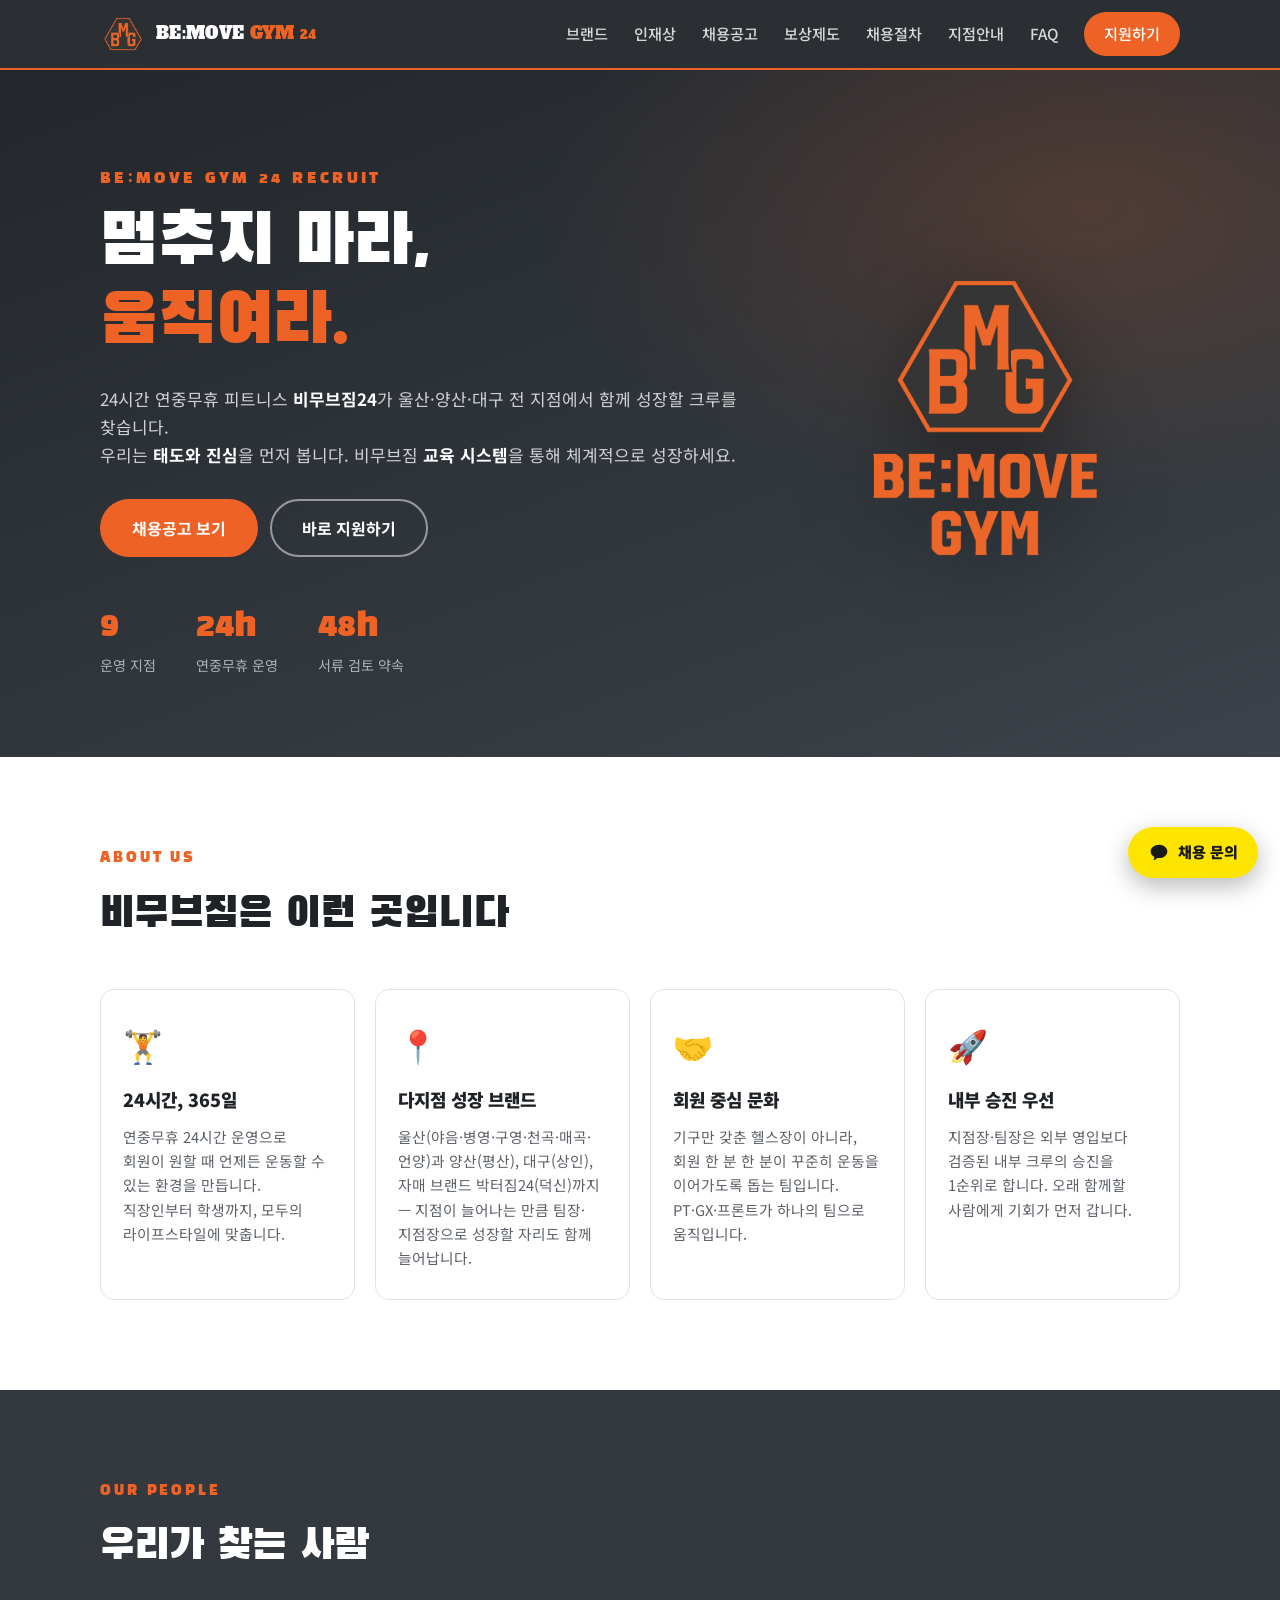
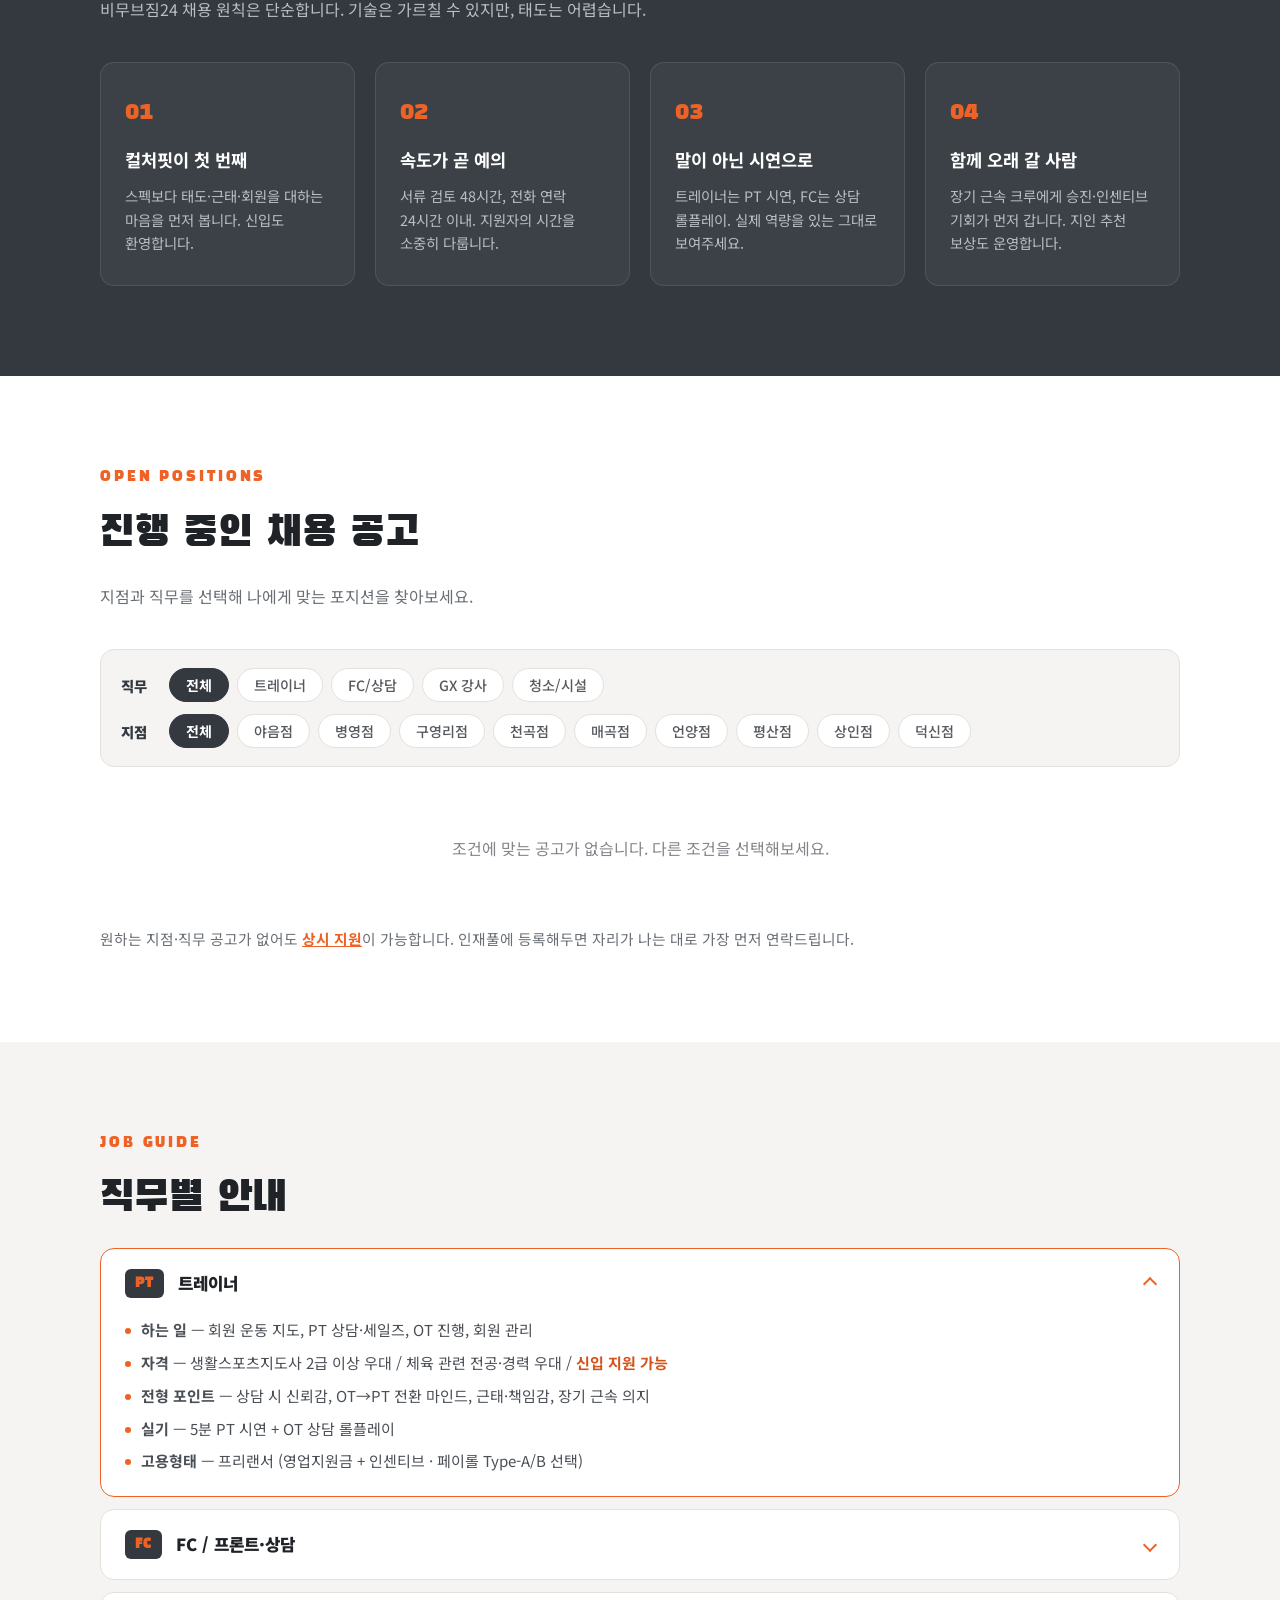
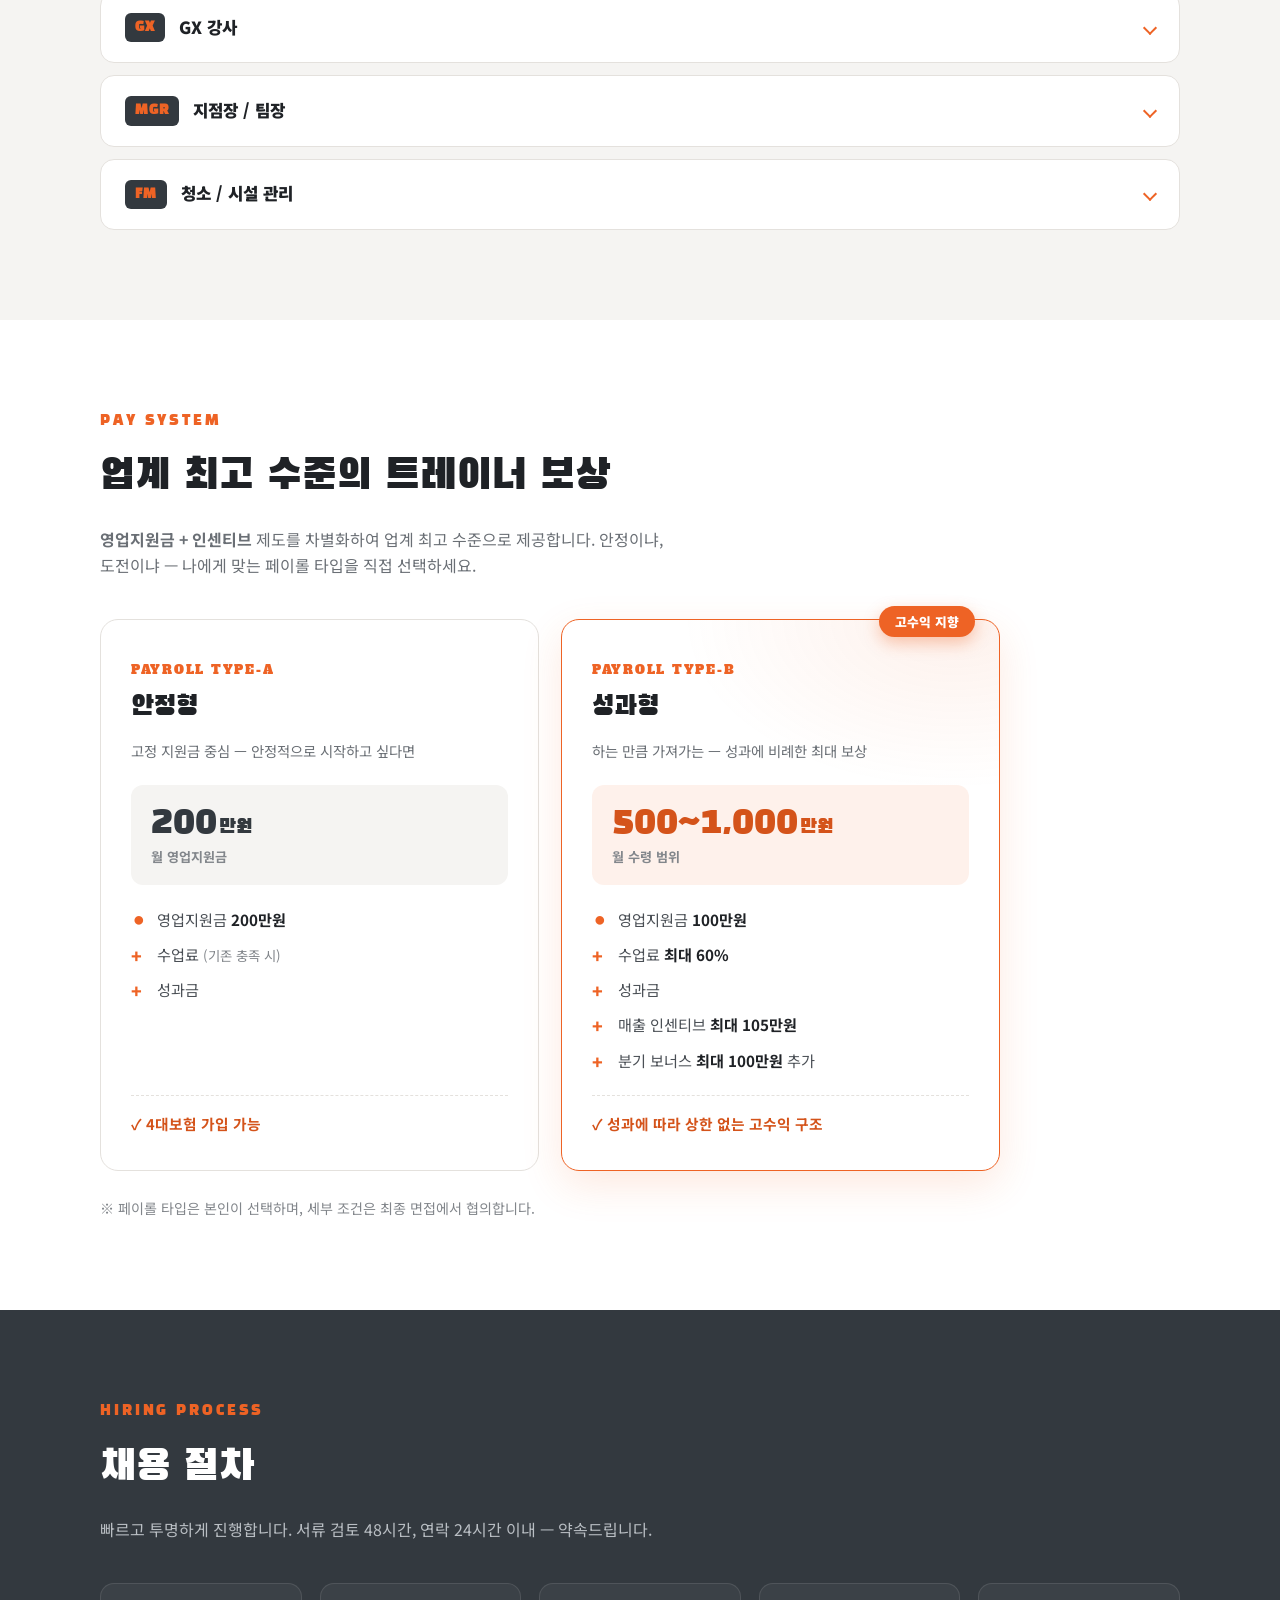
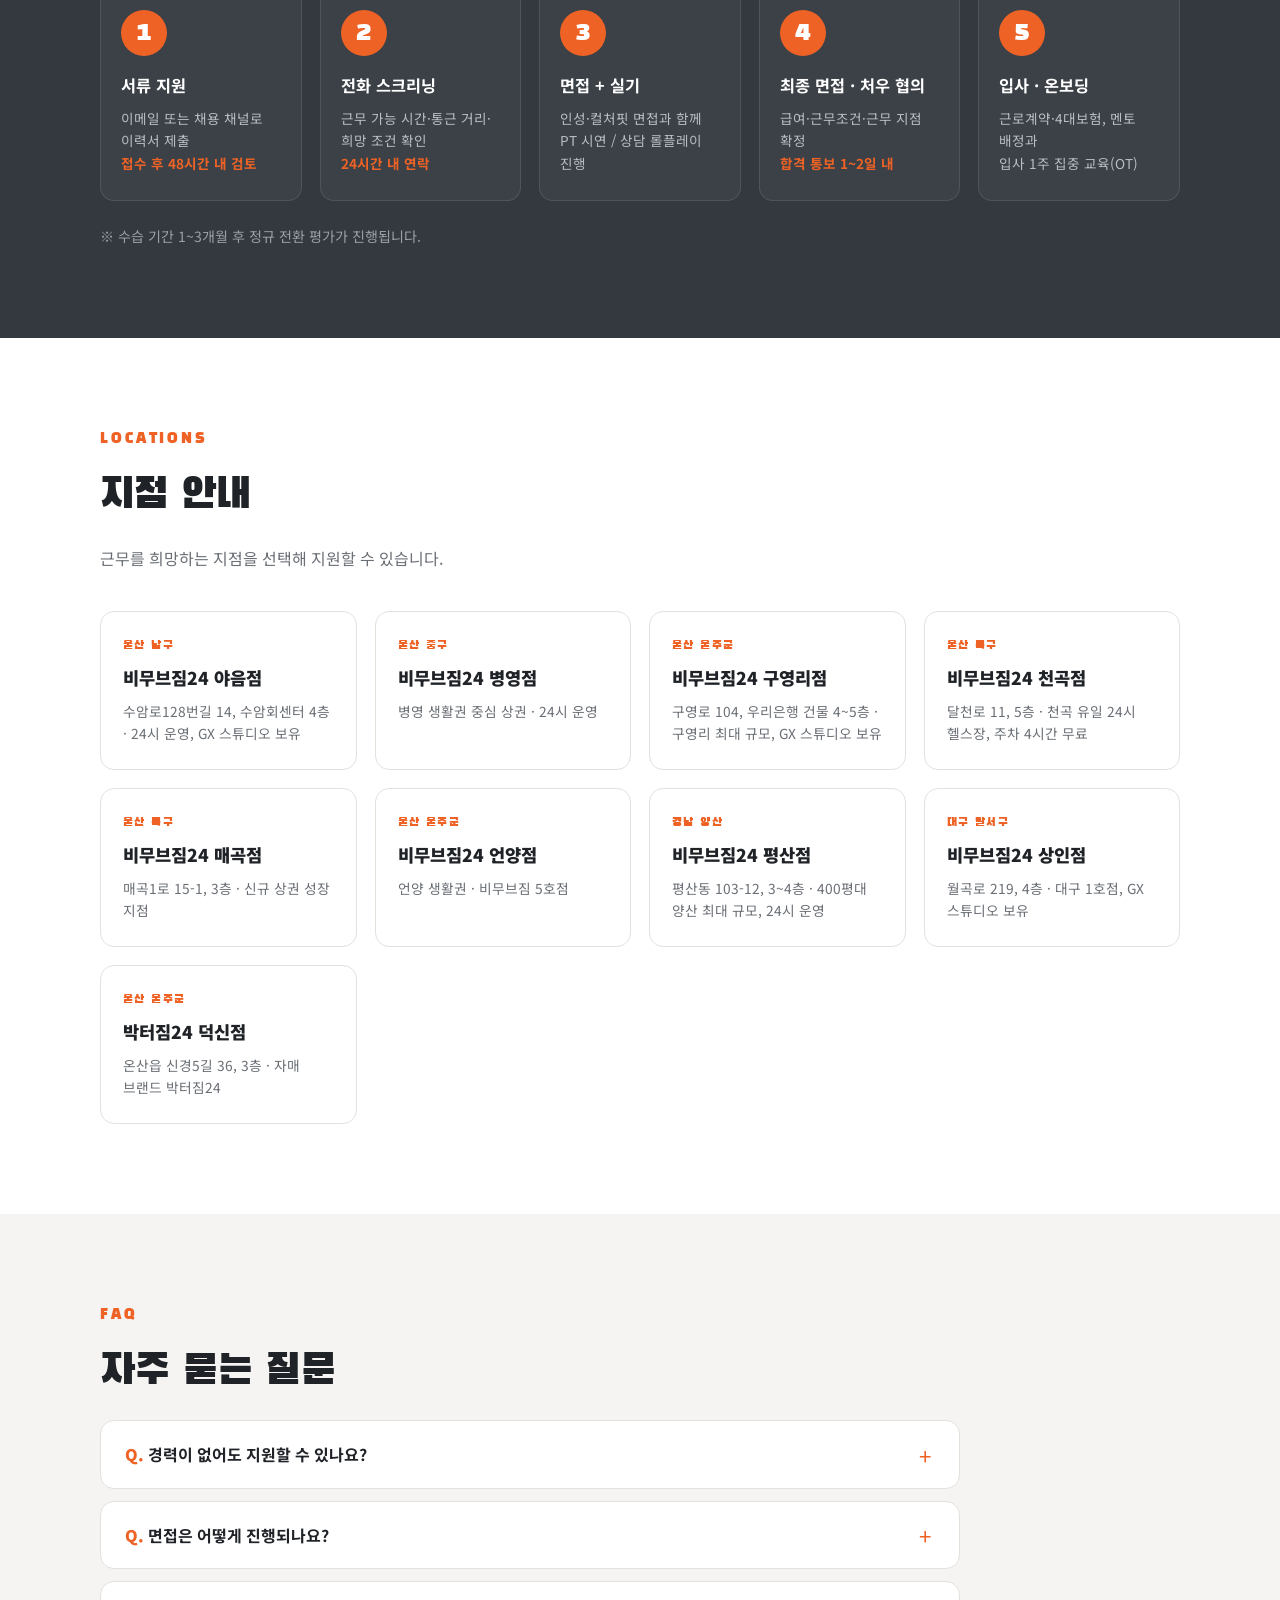
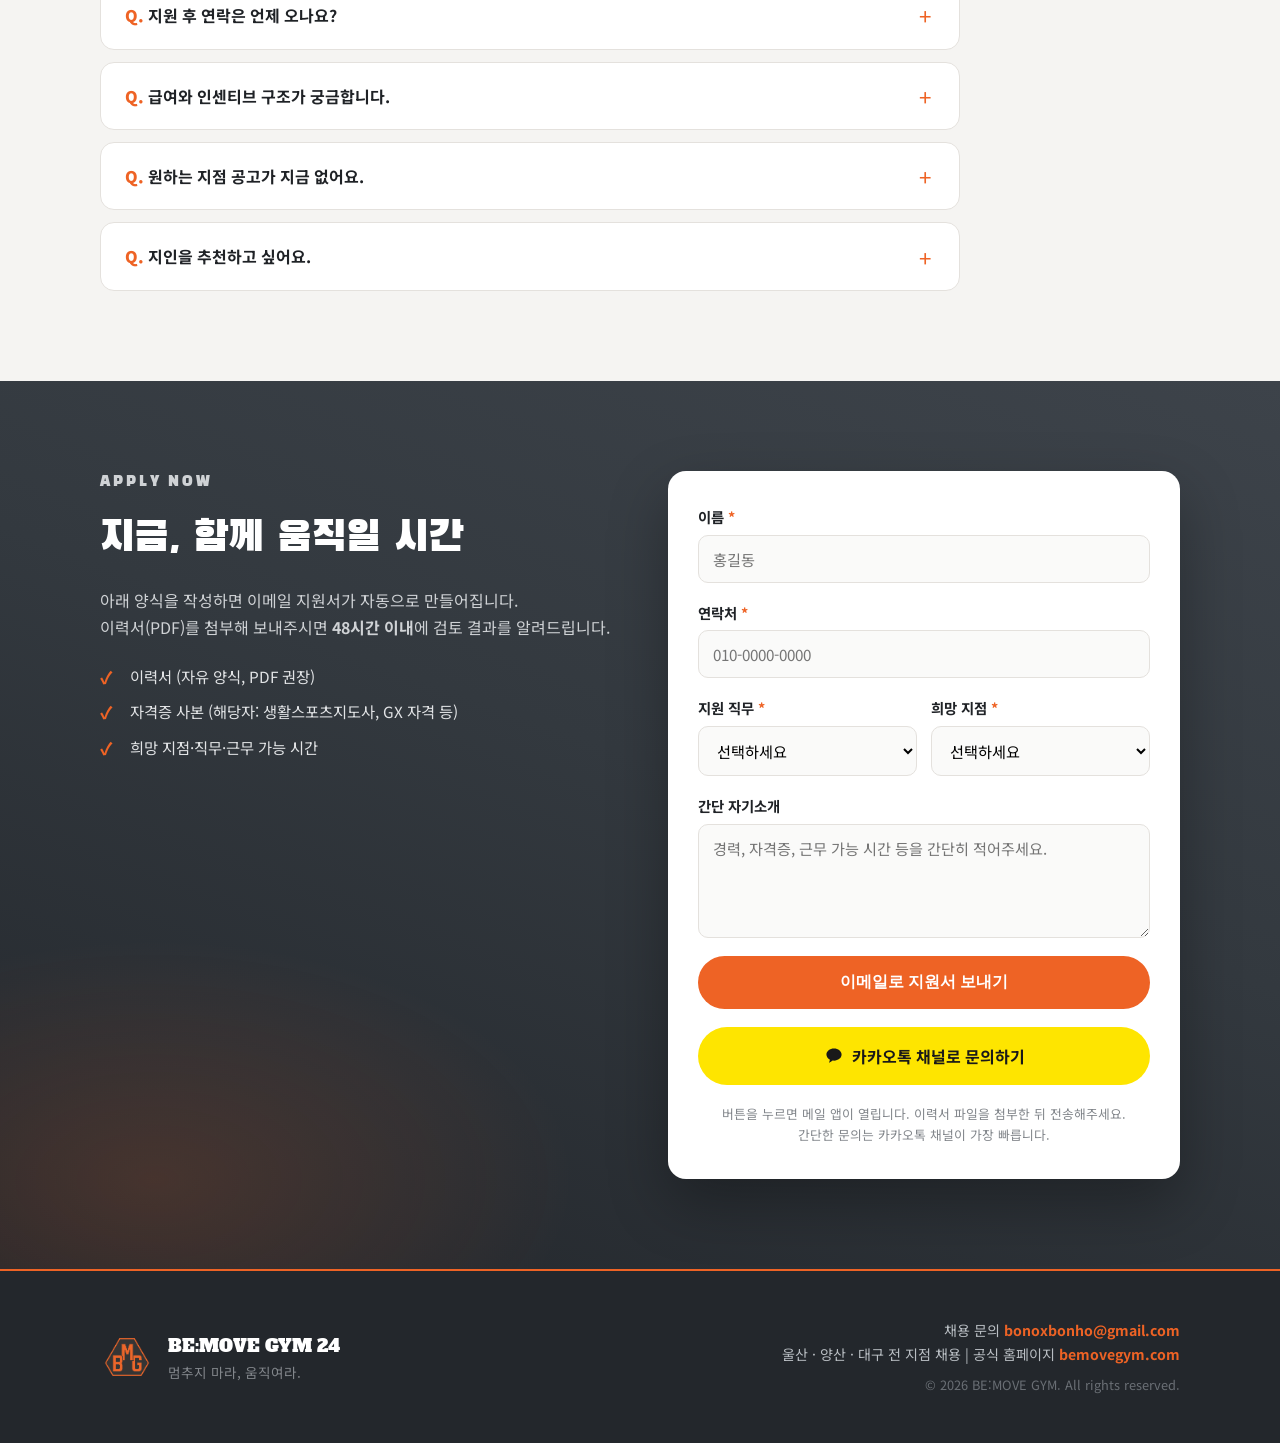
==== index.html @ a464284d "트레이너 보상 제도(페이롤 Type-A/B) 섹션 추가 - 안정형(Type-A): 영업지원금 200만원 + 수업료(기존 충족 시) + 성과금, 4대보험 가입 가능 - 성과형(Typ" ====
<!DOCTYPE html>
<html lang="ko">
<head>
  <meta charset="UTF-8" />
  <meta name="viewport" content="width=device-width, initial-scale=1.0" />
  <title>BE:MOVE GYM 24 채용 | 비무브짐과 함께 성장할 크루를 찾습니다</title>
  <meta name="description" content="비무브짐24(BE:MOVE GYM) 공식 채용 사이트. 트레이너, FC/프론트, GX 강사, 시설관리 — 울산·양산·대구 전 지점 채용 공고와 지원 안내." />
  <meta property="og:title" content="BE:MOVE GYM 24 채용 — 함께 움직일 크루를 찾습니다" />
  <meta property="og:description" content="24시간 연중무휴 피트니스 비무브짐24의 채용 공고, 직무 소개, 채용 프로세스를 확인하고 바로 지원하세요." />
  <meta property="og:type" content="website" />
  <link rel="icon" href="assets/logo-badge.png" type="image/png" />
  <link rel="preconnect" href="https://fonts.googleapis.com" />
  <link rel="preconnect" href="https://fonts.gstatic.com" crossorigin />
  <link href="https://fonts.googleapis.com/css2?family=Black+Han+Sans&family=Noto+Sans+KR:wght@400;500;700;900&family=Alfa+Slab+One&display=swap" rel="stylesheet" />
  <link rel="stylesheet" href="css/style.css" />
</head>
<body>

  <!-- ===== 상단 내비게이션 ===== -->
  <header class="site-header" id="top">
    <div class="container nav-inner">
      <a href="#top" class="brand" aria-label="비무브짐 홈">
        <img class="brand-badge" src="assets/logo-badge.png" alt="" aria-hidden="true" />
        <span class="brand-word">BE:MOVE <em>GYM</em> <small>24</small></span>
      </a>
      <nav class="gnb" id="gnb" aria-label="주요 메뉴">
        <a href="#about">브랜드</a>
        <a href="#culture">인재상</a>
        <a href="#jobs">채용공고</a>
        <a href="#pay">보상제도</a>
        <a href="#process">채용절차</a>
        <a href="#locations">지점안내</a>
        <a href="#faq">FAQ</a>
        <a href="#apply" class="nav-cta">지원하기</a>
      </nav>
      <button class="nav-toggle" id="navToggle" aria-label="메뉴 열기" aria-expanded="false">
        <span></span><span></span><span></span>
      </button>
    </div>
  </header>

  <!-- ===== 히어로 ===== -->
  <section class="hero">
    <div class="container hero-inner">
      <div class="hero-copy">
        <p class="hero-eyebrow">BE:MOVE GYM 24 RECRUIT</p>
        <h1 class="hero-title">멈추지 마라,<br /><span>움직여라.</span></h1>
        <p class="hero-sub">
          24시간 연중무휴 피트니스 <strong>비무브짐24</strong>가
          울산·양산·대구 전 지점에서 함께 성장할 크루를 찾습니다.<br class="pc-br" />
          우리는 <strong>태도와 진심</strong>을 먼저 봅니다. 비무브짐 <strong>교육 시스템</strong>을 통해 체계적으로 성장하세요.
        </p>
        <div class="hero-actions">
          <a href="#jobs" class="btn btn-primary">채용공고 보기</a>
          <a href="#apply" class="btn btn-ghost">바로 지원하기</a>
        </div>
        <ul class="hero-stats">
          <li><strong>9</strong><span>운영 지점</span></li>
          <li><strong>24h</strong><span>연중무휴 운영</span></li>
          <li><strong>48h</strong><span>서류 검토 약속</span></li>
        </ul>
      </div>
      <div class="hero-logo" aria-hidden="true">
        <img class="hero-badge" src="assets/logo-full.png" alt="BE:MOVE GYM 로고" />
      </div>
    </div>
  </section>

  <!-- ===== 브랜드 소개 ===== -->
  <section class="section" id="about">
    <div class="container">
      <p class="section-eyebrow">ABOUT US</p>
      <h2 class="section-title">비무브짐은 이런 곳입니다</h2>
      <div class="about-grid">
        <article class="about-card">
          <div class="about-icon">🏋️</div>
          <h3>24시간, 365일</h3>
          <p>연중무휴 24시간 운영으로 회원이 원할 때 언제든 운동할 수 있는 환경을 만듭니다. 직장인부터 학생까지, 모두의 라이프스타일에 맞춥니다.</p>
        </article>
        <article class="about-card">
          <div class="about-icon">📍</div>
          <h3>다지점 성장 브랜드</h3>
          <p>울산(야음·병영·구영·천곡·매곡·언양)과 양산(평산), 대구(상인), 자매 브랜드 박터짐24(덕신)까지 — 지점이 늘어나는 만큼 팀장·지점장으로 성장할 자리도 함께 늘어납니다.</p>
        </article>
        <article class="about-card">
          <div class="about-icon">🤝</div>
          <h3>회원 중심 문화</h3>
          <p>기구만 갖춘 헬스장이 아니라, 회원 한 분 한 분이 꾸준히 운동을 이어가도록 돕는 팀입니다. PT·GX·프론트가 하나의 팀으로 움직입니다.</p>
        </article>
        <article class="about-card">
          <div class="about-icon">🚀</div>
          <h3>내부 승진 우선</h3>
          <p>지점장·팀장은 외부 영입보다 검증된 내부 크루의 승진을 1순위로 합니다. 오래 함께할 사람에게 기회가 먼저 갑니다.</p>
        </article>
      </div>
    </div>
  </section>

  <!-- ===== 인재상 / 채용 원칙 ===== -->
  <section class="section section-dark" id="culture">
    <div class="container">
      <p class="section-eyebrow">OUR PEOPLE</p>
      <h2 class="section-title">우리가 찾는 사람</h2>
      <p class="section-desc">비무브짐24 채용 원칙은 단순합니다. 기술은 가르칠 수 있지만, 태도는 어렵습니다.</p>
      <div class="culture-grid">
        <article class="culture-card">
          <span class="culture-num">01</span>
          <h3>컬처핏이 첫 번째</h3>
          <p>스펙보다 태도·근태·회원을 대하는 마음을 먼저 봅니다. 신입도 환영합니다.</p>
        </article>
        <article class="culture-card">
          <span class="culture-num">02</span>
          <h3>속도가 곧 예의</h3>
          <p>서류 검토 48시간, 전화 연락 24시간 이내. 지원자의 시간을 소중히 다룹니다.</p>
        </article>
        <article class="culture-card">
          <span class="culture-num">03</span>
          <h3>말이 아닌 시연으로</h3>
          <p>트레이너는 PT 시연, FC는 상담 롤플레이. 실제 역량을 있는 그대로 보여주세요.</p>
        </article>
        <article class="culture-card">
          <span class="culture-num">04</span>
          <h3>함께 오래 갈 사람</h3>
          <p>장기 근속 크루에게 승진·인센티브 기회가 먼저 갑니다. 지인 추천 보상도 운영합니다.</p>
        </article>
      </div>
    </div>
  </section>

  <!-- ===== 채용 공고 ===== -->
  <section class="section" id="jobs">
    <div class="container">
      <p class="section-eyebrow">OPEN POSITIONS</p>
      <h2 class="section-title">진행 중인 채용 공고</h2>
      <p class="section-desc">지점과 직무를 선택해 나에게 맞는 포지션을 찾아보세요.</p>

      <div class="job-filters" role="group" aria-label="공고 필터">
        <div class="filter-row">
          <span class="filter-label">직무</span>
          <div class="chips" id="roleChips"></div>
        </div>
        <div class="filter-row">
          <span class="filter-label">지점</span>
          <div class="chips" id="branchChips"></div>
        </div>
      </div>

      <div class="job-list" id="jobList" aria-live="polite"></div>
      <p class="job-empty" id="jobEmpty" hidden>조건에 맞는 공고가 없습니다. 다른 조건을 선택해보세요.</p>
      <p class="job-note">원하는 지점·직무 공고가 없어도 <a href="#apply">상시 지원</a>이 가능합니다. 인재풀에 등록해두면 자리가 나는 대로 가장 먼저 연락드립니다.</p>
    </div>
  </section>

  <!-- ===== 직무 소개 ===== -->
  <section class="section section-gray" id="roles">
    <div class="container">
      <p class="section-eyebrow">JOB GUIDE</p>
      <h2 class="section-title">직무별 안내</h2>
      <div class="role-accordion" id="roleAccordion">
        <details class="role-item" open>
          <summary><span class="role-tag">PT</span>트레이너 <i class="role-arrow"></i></summary>
          <div class="role-body">
            <ul>
              <li><strong>하는 일</strong> — 회원 운동 지도, PT 상담·세일즈, OT 진행, 회원 관리</li>
              <li><strong>자격</strong> — 생활스포츠지도사 2급 이상 우대 / 체육 관련 전공·경력 우대 / <em>신입 지원 가능</em></li>
              <li><strong>전형 포인트</strong> — 상담 시 신뢰감, OT→PT 전환 마인드, 근태·책임감, 장기 근속 의지</li>
              <li><strong>실기</strong> — 5분 PT 시연 + OT 상담 롤플레이</li>
              <li><strong>고용형태</strong> — 프리랜서 (영업지원금 + 인센티브 · <a href="#pay">페이롤 Type-A/B 선택</a>)</li>
            </ul>
          </div>
        </details>
        <details class="role-item">
          <summary><span class="role-tag">FC</span>FC / 프론트·상담 <i class="role-arrow"></i></summary>
          <div class="role-body">
            <ul>
              <li><strong>하는 일</strong> — 인바운드 상담, TM(아웃바운드), 등록 전환, 시설·프론트 관리</li>
              <li><strong>핵심 역량</strong> — 응대 친절도, 전화 상담력, 꼼꼼함, 데이터 입력(바디코디)</li>
              <li><strong>전형 포인트</strong> — 목소리·응대 태도, 등록 전환 마인드, 멀티태스킹</li>
              <li><strong>실기</strong> — 전화/대면 상담 롤플레이</li>
              <li><strong>고용형태</strong> — 정규직 / 파트타임</li>
            </ul>
          </div>
        </details>
        <details class="role-item">
          <summary><span class="role-tag">GX</span>GX 강사 <i class="role-arrow"></i></summary>
          <div class="role-body">
            <ul>
              <li><strong>하는 일</strong> — 스피닝·필라테스·요가·줌바 등 그룹 수업 진행, 회원 모집·재등록 유도</li>
              <li><strong>근무 지점</strong> — 야음점 · 상인점 · 구영리점 (GX 스튜디오 보유 지점)</li>
              <li><strong>자격</strong> — 종목별 자격증, 강습 경력</li>
              <li><strong>전형 포인트</strong> — 시범 수업 에너지, 회원 만족도, 시간 준수</li>
              <li><strong>고용형태</strong> — 프리랜서 / 파트타임</li>
            </ul>
          </div>
        </details>
        <details class="role-item">
          <summary><span class="role-tag">MGR</span>지점장 / 팀장 <i class="role-arrow"></i></summary>
          <div class="role-body">
            <ul>
              <li><strong>원칙</strong> — 검증된 내부 크루 승진이 1순위입니다. 외부 영입은 예외적으로 진행합니다.</li>
              <li><strong>핵심 역량</strong> — 리더십, 매출·인력 관리, 비무브 문화 이해, 회의·보고 능력</li>
              <li><strong>전형 포인트</strong> — 팀 동기부여·갈등 관리 경험, 목표 달성 이력</li>
              <li><strong>고용형태</strong> — 정규직</li>
            </ul>
          </div>
        </details>
        <details class="role-item">
          <summary><span class="role-tag">FM</span>청소 / 시설 관리 <i class="role-arrow"></i></summary>
          <div class="role-body">
            <ul>
              <li><strong>하는 일</strong> — 센터 위생·시설 관리</li>
              <li><strong>전형 포인트</strong> — 성실성, 출퇴근 안정성, 위생 감각</li>
              <li><strong>고용형태</strong> — 파트타임 / 계약직</li>
            </ul>
          </div>
        </details>
      </div>
    </div>
  </section>

  <!-- ===== 트레이너 보상 제도 ===== -->
  <section class="section" id="pay">
    <div class="container">
      <p class="section-eyebrow">PAY SYSTEM</p>
      <h2 class="section-title">업계 최고 수준의 트레이너 보상</h2>
      <p class="section-desc">
        <strong>영업지원금 + 인센티브</strong> 제도를 차별화하여 업계 최고 수준으로 제공합니다.
        안정이냐, 도전이냐 — 나에게 맞는 페이롤 타입을 직접 선택하세요.
      </p>

      <div class="pay-grid">
        <article class="pay-card">
          <div class="pay-head">
            <span class="pay-type">PAYROLL TYPE-A</span>
            <h3>안정형</h3>
            <p class="pay-tagline">고정 지원금 중심 — 안정적으로 시작하고 싶다면</p>
          </div>
          <p class="pay-amount">
            <strong>200<small>만원</small></strong>
            <span>월 영업지원금</span>
          </p>
          <ul class="pay-list">
            <li>영업지원금 <b>200만원</b></li>
            <li>수업료 <em>(기존 충족 시)</em></li>
            <li>성과금</li>
          </ul>
          <p class="pay-perk">✓ 4대보험 가입 가능</p>
        </article>

        <article class="pay-card featured">
          <span class="pay-flag">고수익 지향</span>
          <div class="pay-head">
            <span class="pay-type">PAYROLL TYPE-B</span>
            <h3>성과형</h3>
            <p class="pay-tagline">하는 만큼 가져가는 — 성과에 비례한 최대 보상</p>
          </div>
          <p class="pay-amount">
            <strong>500~1,000<small>만원</small></strong>
            <span>월 수령 범위</span>
          </p>
          <ul class="pay-list">
            <li>영업지원금 <b>100만원</b></li>
            <li>수업료 <b>최대 60%</b></li>
            <li>성과금</li>
            <li>매출 인센티브 <b>최대 105만원</b></li>
            <li>분기 보너스 <b>최대 100만원</b> 추가</li>
          </ul>
          <p class="pay-perk">✓ 성과에 따라 상한 없는 고수익 구조</p>
        </article>
      </div>

      <p class="pay-note">※ 페이롤 타입은 본인이 선택하며, 세부 조건은 최종 면접에서 협의합니다.</p>
    </div>
  </section>

  <!-- ===== 채용 절차 ===== -->
  <section class="section section-dark" id="process">
    <div class="container">
      <p class="section-eyebrow">HIRING PROCESS</p>
      <h2 class="section-title">채용 절차</h2>
      <p class="section-desc">빠르고 투명하게 진행합니다. 서류 검토 48시간, 연락 24시간 이내 — 약속드립니다.</p>
      <ol class="process-steps">
        <li>
          <span class="step-num">1</span>
          <h3>서류 지원</h3>
          <p>이메일 또는 채용 채널로 이력서 제출<br /><em>접수 후 48시간 내 검토</em></p>
        </li>
        <li>
          <span class="step-num">2</span>
          <h3>전화 스크리닝</h3>
          <p>근무 가능 시간·통근 거리·희망 조건 확인<br /><em>24시간 내 연락</em></p>
        </li>
        <li>
          <span class="step-num">3</span>
          <h3>면접 + 실기</h3>
          <p>인성·컬처핏 면접과 함께<br />PT 시연 / 상담 롤플레이 진행</p>
        </li>
        <li>
          <span class="step-num">4</span>
          <h3>최종 면접 · 처우 협의</h3>
          <p>급여·근무조건·근무 지점 확정<br /><em>합격 통보 1~2일 내</em></p>
        </li>
        <li>
          <span class="step-num">5</span>
          <h3>입사 · 온보딩</h3>
          <p>근로계약·4대보험, 멘토 배정과<br />입사 1주 집중 교육(OT)</p>
        </li>
      </ol>
      <p class="process-note">※ 수습 기간 1~3개월 후 정규 전환 평가가 진행됩니다.</p>
    </div>
  </section>

  <!-- ===== 지점 안내 ===== -->
  <section class="section" id="locations">
    <div class="container">
      <p class="section-eyebrow">LOCATIONS</p>
      <h2 class="section-title">지점 안내</h2>
      <p class="section-desc">근무를 희망하는 지점을 선택해 지원할 수 있습니다.</p>
      <div class="location-grid" id="locationGrid"></div>
    </div>
  </section>

  <!-- ===== FAQ ===== -->
  <section class="section section-gray" id="faq">
    <div class="container">
      <p class="section-eyebrow">FAQ</p>
      <h2 class="section-title">자주 묻는 질문</h2>
      <div class="faq-list">
        <details>
          <summary>경력이 없어도 지원할 수 있나요?</summary>
          <p>네. 트레이너·FC 직무는 신입 지원이 가능합니다. 비무브짐은 실력보다 태도를 먼저 보고, 입사 후 멘토 배정과 온보딩 교육으로 실무를 가르칩니다.</p>
        </details>
        <details>
          <summary>면접은 어떻게 진행되나요?</summary>
          <p>1차 면접(인성·컬처핏)과 실기를 함께 진행합니다. 트레이너는 5분 PT 시연과 OT 상담 롤플레이, FC는 전화/대면 상담 롤플레이로 실제 역량을 확인합니다.</p>
        </details>
        <details>
          <summary>지원 후 연락은 언제 오나요?</summary>
          <p>서류는 접수 후 48시간 이내에 검토하고, 통과 시 24시간 이내에 전화드립니다. 좋은 지원자를 기다리게 하지 않는 것이 저희 원칙입니다.</p>
        </details>
        <details>
          <summary>급여와 인센티브 구조가 궁금합니다.</summary>
          <p>트레이너는 영업지원금 + 인센티브 구조로, 안정형(Type-A)과 성과형(Type-B) 중 본인이 선택합니다. Type-B는 월 500~1,000만원까지 수령 가능합니다. 자세한 구조는 <a href="#pay">보상제도</a>를 확인하세요. 그 외 직무는 최종 면접에서 협의합니다.</p>
        </details>
        <details>
          <summary>원하는 지점 공고가 지금 없어요.</summary>
          <p>상시 지원으로 인재풀에 등록해주세요. 다지점(울산·양산·대구)을 동시에 운영하고 있어, 희망 지점에 자리가 나면 가장 먼저 연락드립니다.</p>
        </details>
        <details>
          <summary>지인을 추천하고 싶어요.</summary>
          <p>내부 직원 추천(리퍼럴)은 비무브짐이 가장 신뢰하는 채용 채널이며, 추천 보상 제도를 운영합니다. 재직 중인 크루라면 지점장에게 알려주세요.</p>
        </details>
      </div>
    </div>
  </section>

  <!-- ===== 지원하기 ===== -->
  <section class="section section-apply" id="apply">
    <div class="container apply-inner">
      <div class="apply-copy">
        <p class="section-eyebrow">APPLY NOW</p>
        <h2 class="section-title">지금, 함께 움직일 시간</h2>
        <p>아래 양식을 작성하면 이메일 지원서가 자동으로 만들어집니다.<br />
        이력서(PDF)를 첨부해 보내주시면 <strong>48시간 이내</strong>에 검토 결과를 알려드립니다.</p>
        <ul class="apply-checklist">
          <li>이력서 (자유 양식, PDF 권장)</li>
          <li>자격증 사본 (해당자: 생활스포츠지도사, GX 자격 등)</li>
          <li>희망 지점·직무·근무 가능 시간</li>
        </ul>
      </div>
      <form class="apply-form" id="applyForm">
        <div class="form-row">
          <label for="fName">이름 <span class="req">*</span></label>
          <input type="text" id="fName" name="name" required placeholder="홍길동" />
        </div>
        <div class="form-row">
          <label for="fPhone">연락처 <span class="req">*</span></label>
          <input type="tel" id="fPhone" name="phone" required placeholder="010-0000-0000" />
        </div>
        <div class="form-row form-split">
          <div>
            <label for="fRole">지원 직무 <span class="req">*</span></label>
            <select id="fRole" name="role" required>
              <option value="" disabled selected>선택하세요</option>
              <option>트레이너 (PT)</option>
              <option>FC / 프론트·상담</option>
              <option>GX 강사</option>
              <option>청소 / 시설 관리</option>
              <option>기타 (상시 지원)</option>
            </select>
          </div>
          <div>
            <label for="fBranch">희망 지점 <span class="req">*</span></label>
            <select id="fBranch" name="branch" required>
              <option value="" disabled selected>선택하세요</option>
            </select>
          </div>
        </div>
        <div class="form-row">
          <label for="fMsg">간단 자기소개</label>
          <textarea id="fMsg" name="message" rows="4" placeholder="경력, 자격증, 근무 가능 시간 등을 간단히 적어주세요."></textarea>
        </div>
        <button type="submit" class="btn btn-primary btn-block">이메일로 지원서 보내기</button>
        <a href="http://pf.kakao.com/_bemovegym" target="_blank" rel="noopener" class="btn btn-kakao btn-block">
          <svg viewBox="0 0 24 24" class="kakao-icon" aria-hidden="true"><path d="M12 3C6.98 3 2.9 6.24 2.9 10.24c0 2.57 1.68 4.83 4.22 6.12-.14.5-.9 3.17-.93 3.38 0 0-.02.15.08.21.1.06.22.01.22.01.29-.04 3.3-2.16 3.82-2.53.55.08 1.11.12 1.69.12 5.02 0 9.1-3.24 9.1-7.31C21.1 6.24 17.02 3 12 3z"/></svg>
          카카오톡 채널로 문의하기
        </a>
        <p class="form-hint">버튼을 누르면 메일 앱이 열립니다. 이력서 파일을 첨부한 뒤 전송해주세요.<br />간단한 문의는 카카오톡 채널이 가장 빠릅니다.</p>
      </form>
    </div>
  </section>

  <!-- ===== 푸터 ===== -->
  <footer class="site-footer">
    <div class="container footer-inner">
      <div class="footer-brand">
        <img class="brand-badge" src="assets/logo-badge.png" alt="" aria-hidden="true" />
        <div>
          <p class="footer-logo">BE:MOVE GYM 24</p>
          <p class="footer-slogan">멈추지 마라, 움직여라.</p>
        </div>
      </div>
      <div class="footer-info">
        <p>채용 문의 <a href="mailto:bonoxbonho@gmail.com">bonoxbonho@gmail.com</a></p>
        <p>울산 · 양산 · 대구 전 지점 채용 | 공식 홈페이지 <a href="https://bemovegym.com/" target="_blank" rel="noopener">bemovegym.com</a></p>
        <p class="footer-copy">© 2026 BE:MOVE GYM. All rights reserved.</p>
      </div>
    </div>
  </footer>

  <!-- 카카오톡 채널 플로팅 버튼 -->
  <a href="http://pf.kakao.com/_bemovegym" target="_blank" rel="noopener"
     class="kakao-float" aria-label="카카오톡 채널 문의">
    <svg viewBox="0 0 24 24" class="kakao-icon" aria-hidden="true"><path d="M12 3C6.98 3 2.9 6.24 2.9 10.24c0 2.57 1.68 4.83 4.22 6.12-.14.5-.9 3.17-.93 3.38 0 0-.02.15.08.21.1.06.22.01.22.01.29-.04 3.3-2.16 3.82-2.53.55.08 1.11.12 1.69.12 5.02 0 9.1-3.24 9.1-7.31C21.1 6.24 17.02 3 12 3z"/></svg>
    <span>채용 문의</span>
  </a>

  <script src="js/data.js"></script>
  <script src="js/main.js"></script>
</body>
</html>
---- css/style.css ----
/* ================================================================
   BE:MOVE GYM 24 — 채용 사이트 스타일
   브랜드 컬러: 오렌지 #EE6325 / 차콜 #33393F
   ================================================================ */
:root {
  --orange: #ee6325;
  --orange-dark: #d4531a;
  --charcoal: #33393f;
  --charcoal-deep: #23272c;
  --ink: #1f2226;
  --gray-bg: #f5f4f2;
  --line: #e4e1dd;
  --white: #ffffff;
  --font-display: "Black Han Sans", sans-serif;
  --font-logo: "Alfa Slab One", "Black Han Sans", serif;
  --font-body: "Noto Sans KR", -apple-system, BlinkMacSystemFont, sans-serif;
  --radius: 14px;
  --shadow: 0 8px 28px rgba(35, 39, 44, 0.1);
  --maxw: 1120px;
}

* { margin: 0; padding: 0; box-sizing: border-box; }
html { scroll-behavior: smooth; scroll-padding-top: 76px; }
body {
  font-family: var(--font-body);
  color: var(--ink);
  background: var(--white);
  line-height: 1.65;
  word-break: keep-all;
}
img, svg { max-width: 100%; }
a { color: inherit; text-decoration: none; }
ul, ol { list-style: none; }

.container { max-width: var(--maxw); margin: 0 auto; padding: 0 20px; }

/* ---------- 로고 배지 ---------- */
.brand-badge { width: 46px; height: 46px; flex: none; object-fit: contain; }

/* ---------- 헤더 ---------- */
.site-header {
  position: sticky; top: 0; z-index: 100;
  background: rgba(35, 39, 44, 0.96);
  backdrop-filter: blur(8px);
  border-bottom: 2px solid var(--orange);
}
.nav-inner {
  display: flex; align-items: center; justify-content: space-between;
  height: 68px; gap: 16px;
}
.brand { display: flex; align-items: center; gap: 10px; }
.brand-word {
  font-family: var(--font-logo);
  color: var(--white); font-size: 1.05rem; letter-spacing: 0.02em;
}
.brand-word em { font-style: normal; color: var(--orange); }
.brand-word small { color: var(--orange); font-size: 0.7em; }

.gnb { display: flex; align-items: center; gap: 26px; }
.gnb a {
  color: #d8d8d6; font-weight: 500; font-size: 0.95rem;
  transition: color 0.15s;
}
.gnb a:hover { color: var(--orange); }
.nav-cta {
  background: var(--orange); color: var(--white) !important;
  padding: 9px 20px; border-radius: 999px; font-weight: 700;
}
.nav-cta:hover { background: var(--orange-dark); }

.nav-toggle {
  display: none; flex-direction: column; gap: 5px;
  background: none; border: 0; cursor: pointer; padding: 8px;
}
.nav-toggle span {
  width: 24px; height: 3px; background: var(--white); border-radius: 2px;
  transition: transform 0.2s, opacity 0.2s;
}
.nav-toggle[aria-expanded="true"] span:nth-child(1) { transform: translateY(8px) rotate(45deg); }
.nav-toggle[aria-expanded="true"] span:nth-child(2) { opacity: 0; }
.nav-toggle[aria-expanded="true"] span:nth-child(3) { transform: translateY(-8px) rotate(-45deg); }

/* ---------- 히어로 ---------- */
.hero {
  background:
    radial-gradient(ellipse 900px 500px at 85% 20%, rgba(238, 99, 37, 0.18), transparent 60%),
    linear-gradient(160deg, var(--charcoal-deep) 0%, var(--charcoal) 70%, #3d434a 100%);
  color: var(--white);
  padding: 96px 0 80px;
  overflow: hidden;
}
.hero-inner {
  display: grid; grid-template-columns: 1.25fr 0.75fr;
  gap: 40px; align-items: center;
}
.hero-eyebrow {
  font-family: var(--font-display);
  color: var(--orange); letter-spacing: 0.22em; font-size: 0.95rem;
  margin-bottom: 14px;
}
.hero-title {
  font-family: var(--font-display);
  font-size: clamp(2.6rem, 6vw, 4.4rem);
  line-height: 1.12; font-weight: 400;
}
.hero-title span { color: var(--orange); }
.hero-sub { margin: 22px 0 30px; color: #cfd2d5; font-size: 1.06rem; }
.hero-sub strong { color: var(--white); }

.hero-actions { display: flex; gap: 12px; flex-wrap: wrap; }
.btn {
  display: inline-block; padding: 14px 30px; border-radius: 999px;
  font-weight: 700; font-size: 1rem; border: 2px solid transparent;
  cursor: pointer; transition: transform 0.15s, background 0.15s, color 0.15s;
}
.btn:active { transform: scale(0.97); }
.btn-primary { background: var(--orange); color: var(--white); }
.btn-primary:hover { background: var(--orange-dark); }
.btn-ghost { border-color: rgba(255,255,255,0.5); color: var(--white); }
.btn-ghost:hover { border-color: var(--orange); color: var(--orange); }
.btn-block { width: 100%; }

.hero-stats {
  display: flex; gap: 40px; margin-top: 44px; flex-wrap: wrap;
}
.hero-stats li { display: flex; flex-direction: column; }
.hero-stats strong {
  font-family: var(--font-display); font-size: 2rem; color: var(--orange);
  font-weight: 400;
}
.hero-stats span { color: #aeb3b8; font-size: 0.88rem; }

.hero-logo { text-align: center; }
.hero-badge {
  /* 원본 PNG에 여백이 넉넉해 실제 로고가 화면에 적당히 보이도록 크게 지정 */
  width: min(430px, 82vw); height: auto;
  filter: drop-shadow(0 18px 40px rgba(0, 0, 0, 0.35));
  animation: float 5s ease-in-out infinite;
}
@keyframes float {
  0%, 100% { transform: translateY(0); }
  50% { transform: translateY(-12px); }
}
@media (prefers-reduced-motion: reduce) {
  .hero-badge { animation: none; }
}

/* ---------- 공통 섹션 ---------- */
.section { padding: 90px 0; }
.section-gray { background: var(--gray-bg); }
.section-dark { background: var(--charcoal); color: var(--white); }
.section-eyebrow {
  font-family: var(--font-display);
  color: var(--orange); letter-spacing: 0.2em; font-size: 0.9rem;
  margin-bottom: 10px;
}
.section-title {
  font-family: var(--font-display);
  font-size: clamp(1.8rem, 3.6vw, 2.6rem); font-weight: 400;
  margin-bottom: 14px;
}
.section-desc { color: #6a6f75; max-width: 620px; margin-bottom: 40px; }
.section-dark .section-desc { color: #b9bec3; }

/* ---------- 브랜드 소개 ---------- */
.about-grid {
  display: grid; grid-template-columns: repeat(4, 1fr); gap: 20px;
  margin-top: 40px;
}
.about-card {
  border: 1px solid var(--line); border-radius: var(--radius);
  padding: 28px 22px; background: var(--white);
  transition: transform 0.2s, box-shadow 0.2s, border-color 0.2s;
}
.about-card:hover {
  transform: translateY(-6px); box-shadow: var(--shadow);
  border-color: var(--orange);
}
.about-icon { font-size: 2rem; margin-bottom: 14px; }
.about-card h3 { font-size: 1.12rem; margin-bottom: 10px; font-weight: 900; }
.about-card p { font-size: 0.92rem; color: #5c6167; }

/* ---------- 인재상 ---------- */
.culture-grid {
  display: grid; grid-template-columns: repeat(4, 1fr); gap: 20px;
}
.culture-card {
  background: rgba(255, 255, 255, 0.045);
  border: 1px solid rgba(255, 255, 255, 0.1);
  border-radius: var(--radius); padding: 30px 24px;
  transition: border-color 0.2s, background 0.2s;
}
.culture-card:hover { border-color: var(--orange); background: rgba(238, 99, 37, 0.08); }
.culture-num {
  font-family: var(--font-display); color: var(--orange);
  font-size: 1.5rem; display: block; margin-bottom: 12px;
}
.culture-card h3 { font-size: 1.1rem; margin-bottom: 10px; }
.culture-card p { font-size: 0.9rem; color: #b9bec3; }

/* ---------- 채용 공고 ---------- */
.job-filters {
  border: 1px solid var(--line); border-radius: var(--radius);
  padding: 18px 20px; margin-bottom: 28px; background: var(--gray-bg);
  display: flex; flex-direction: column; gap: 12px;
}
.filter-row { display: flex; align-items: flex-start; gap: 14px; }
.filter-label {
  font-weight: 900; font-size: 0.9rem; flex: none; padding-top: 6px;
  color: var(--charcoal); min-width: 34px;
}
.chips { display: flex; flex-wrap: wrap; gap: 8px; }
.chip {
  border: 1.5px solid var(--line); background: var(--white);
  border-radius: 999px; padding: 6px 16px; font-size: 0.88rem;
  cursor: pointer; font-family: var(--font-body); font-weight: 500;
  color: #55595e; transition: all 0.15s;
}
.chip:hover { border-color: var(--orange); color: var(--orange); }
.chip.active {
  background: var(--charcoal); border-color: var(--charcoal); color: var(--white);
  font-weight: 700;
}

.job-list { display: grid; grid-template-columns: repeat(2, 1fr); gap: 18px; }
.job-card {
  border: 1px solid var(--line); border-radius: var(--radius);
  padding: 26px; background: var(--white); position: relative;
  display: flex; flex-direction: column; gap: 12px;
  transition: transform 0.2s, box-shadow 0.2s, border-color 0.2s;
}
.job-card:hover {
  transform: translateY(-4px); box-shadow: var(--shadow); border-color: var(--orange);
}
.job-card-top { display: flex; align-items: center; gap: 8px; flex-wrap: wrap; }
.job-badge {
  font-size: 0.76rem; font-weight: 700; padding: 4px 12px; border-radius: 999px;
}
.job-badge.role { background: rgba(238, 99, 37, 0.12); color: var(--orange-dark); }
.job-badge.branch { background: rgba(51, 57, 63, 0.08); color: var(--charcoal); }
.job-badge.type { background: transparent; border: 1px solid var(--line); color: #6a6f75; }
.job-dday {
  margin-left: auto; font-family: var(--font-display); font-size: 0.95rem;
  color: var(--orange);
}
.job-dday.closing { color: #d63a1e; }
.job-title { font-size: 1.2rem; font-weight: 900; line-height: 1.4; }
.job-desc { font-size: 0.92rem; color: #5c6167; flex: 1; }
.job-meta {
  display: flex; gap: 16px; font-size: 0.84rem; color: #82868b;
  border-top: 1px dashed var(--line); padding-top: 12px; flex-wrap: wrap;
}
.job-apply {
  color: var(--orange); font-weight: 700; font-size: 0.92rem;
}
.job-apply::after { content: " →"; }
.job-empty { text-align: center; padding: 40px 0; color: #82868b; }
.job-note { margin-top: 26px; font-size: 0.92rem; color: #6a6f75; }
.job-note a { color: var(--orange); font-weight: 700; text-decoration: underline; }

/* ---------- 직무 아코디언 ---------- */
.role-accordion { display: flex; flex-direction: column; gap: 12px; }
.role-item {
  background: var(--white); border: 1px solid var(--line);
  border-radius: var(--radius); overflow: hidden;
}
.role-item[open] { border-color: var(--orange); }
.role-item summary {
  list-style: none; cursor: pointer; padding: 20px 24px;
  font-weight: 900; font-size: 1.05rem;
  display: flex; align-items: center; gap: 14px;
}
.role-item summary::-webkit-details-marker { display: none; }
.role-tag {
  font-family: var(--font-display); font-size: 0.8rem;
  background: var(--charcoal); color: var(--orange);
  padding: 4px 10px; border-radius: 6px; letter-spacing: 0.06em;
}
.role-arrow {
  margin-left: auto; width: 10px; height: 10px;
  border-right: 2.5px solid var(--orange); border-bottom: 2.5px solid var(--orange);
  transform: rotate(45deg); transition: transform 0.2s;
}
.role-item[open] .role-arrow { transform: rotate(225deg); }
.role-body { padding: 0 24px 22px; }
.role-body ul { display: flex; flex-direction: column; gap: 8px; }
.role-body li {
  font-size: 0.94rem; color: #4a4f55; padding-left: 16px; position: relative;
}
.role-body li::before {
  content: ""; position: absolute; left: 0; top: 10px;
  width: 6px; height: 6px; background: var(--orange); border-radius: 50%;
}
.role-body em { color: var(--orange-dark); font-style: normal; font-weight: 700; }

/* ---------- 트레이너 보상 제도 ---------- */
.pay-grid {
  display: grid; grid-template-columns: 1fr 1fr; gap: 22px;
  max-width: 900px;
}
.pay-card {
  position: relative;
  border: 1.5px solid var(--line); border-radius: 18px;
  padding: 34px 30px; background: var(--white);
  display: flex; flex-direction: column; gap: 22px;
  transition: transform 0.2s, box-shadow 0.2s;
}
.pay-card:hover { transform: translateY(-5px); box-shadow: var(--shadow); }
.pay-card.featured {
  border-color: var(--orange);
  background:
    radial-gradient(ellipse 420px 260px at 90% 0%, rgba(238, 99, 37, 0.09), transparent 65%),
    var(--white);
  box-shadow: 0 14px 40px rgba(238, 99, 37, 0.14);
}
.pay-flag {
  position: absolute; top: -14px; right: 24px;
  background: var(--orange); color: var(--white);
  font-weight: 900; font-size: 0.8rem;
  padding: 5px 16px; border-radius: 999px;
  box-shadow: 0 6px 16px rgba(238, 99, 37, 0.35);
}
.pay-type {
  font-family: var(--font-logo); font-size: 0.78rem;
  color: var(--orange); letter-spacing: 0.14em;
}
.pay-head h3 {
  font-family: var(--font-display); font-weight: 400;
  font-size: 1.7rem; margin: 6px 0 8px;
}
.pay-tagline { font-size: 0.9rem; color: #6a6f75; }
.pay-amount {
  display: flex; flex-direction: column; gap: 2px;
  padding: 18px 20px; border-radius: 12px;
  background: var(--gray-bg);
  font-variant-numeric: tabular-nums;
}
.pay-card.featured .pay-amount { background: rgba(238, 99, 37, 0.09); }
.pay-amount strong {
  font-family: var(--font-display); font-weight: 400;
  font-size: 2.3rem; color: var(--charcoal); line-height: 1.1;
}
.pay-card.featured .pay-amount strong { color: var(--orange-dark); }
.pay-amount small { font-size: 0.55em; margin-left: 2px; }
.pay-amount span { font-size: 0.82rem; color: #82868b; font-weight: 700; }
.pay-list { display: flex; flex-direction: column; gap: 10px; flex: 1; }
.pay-list li {
  position: relative; padding-left: 26px;
  font-size: 0.95rem; color: #4a4f55;
}
.pay-list li::before {
  content: "+"; position: absolute; left: 0; top: -1px;
  color: var(--orange); font-weight: 900; font-size: 1.1rem;
}
.pay-list li:first-child::before { content: "●"; font-size: 0.6rem; top: 6px; left: 3px; }
.pay-list b { color: var(--ink); }
.pay-list em { font-style: normal; color: #82868b; font-size: 0.88em; }
.pay-perk {
  border-top: 1px dashed var(--line); padding-top: 16px;
  font-weight: 700; font-size: 0.92rem; color: var(--orange-dark);
}
.pay-note { margin-top: 26px; font-size: 0.88rem; color: #82868b; }

/* ---------- 채용 절차 ---------- */
.process-steps {
  display: grid; grid-template-columns: repeat(5, 1fr); gap: 18px;
  counter-reset: step;
}
.process-steps li {
  background: rgba(255, 255, 255, 0.045);
  border: 1px solid rgba(255, 255, 255, 0.1);
  border-radius: var(--radius); padding: 26px 20px; position: relative;
}
.step-num {
  font-family: var(--font-display); font-size: 1.6rem; color: var(--white);
  width: 46px; height: 46px; border-radius: 50%;
  background: var(--orange); display: flex; align-items: center; justify-content: center;
  margin-bottom: 16px;
}
.process-steps h3 { font-size: 1.02rem; margin-bottom: 8px; }
.process-steps p { font-size: 0.85rem; color: #b9bec3; }
.process-steps em { color: var(--orange); font-style: normal; font-weight: 700; }
.process-note { margin-top: 24px; font-size: 0.88rem; color: #9aa0a6; }

/* ---------- 지점 ---------- */
.location-grid {
  display: grid; grid-template-columns: repeat(4, 1fr); gap: 18px;
}
.location-card {
  border: 1px solid var(--line); border-radius: var(--radius);
  padding: 24px 22px; background: var(--white);
  transition: transform 0.2s, box-shadow 0.2s, border-color 0.2s;
}
.location-card:hover {
  transform: translateY(-4px); box-shadow: var(--shadow); border-color: var(--orange);
}
.location-region {
  font-family: var(--font-display); font-size: 0.78rem; color: var(--orange);
  letter-spacing: 0.12em; display: block; margin-bottom: 6px;
}
.location-card h3 { font-size: 1.1rem; font-weight: 900; margin-bottom: 8px; }
.location-card p { font-size: 0.86rem; color: #6a6f75; }
.location-card .loc-badge {
  display: inline-block; margin-top: 12px; font-size: 0.76rem; font-weight: 700;
  background: rgba(238, 99, 37, 0.12); color: var(--orange-dark);
  padding: 3px 10px; border-radius: 999px;
}

/* ---------- FAQ ---------- */
.faq-list { display: flex; flex-direction: column; gap: 12px; max-width: 860px; }
.faq-list details {
  background: var(--white); border: 1px solid var(--line);
  border-radius: var(--radius); padding: 0 24px;
}
.faq-list details[open] { border-color: var(--orange); }
.faq-list summary {
  list-style: none; cursor: pointer; font-weight: 700; padding: 20px 0;
  position: relative; padding-right: 34px;
}
.faq-list summary::-webkit-details-marker { display: none; }
.faq-list summary::before { content: "Q. "; color: var(--orange); font-weight: 900; }
.faq-list summary::after {
  content: "+"; position: absolute; right: 4px; top: 50%; transform: translateY(-50%);
  color: var(--orange); font-size: 1.4rem; font-weight: 400;
}
.faq-list details[open] summary::after { content: "−"; }
.faq-list details p { padding: 0 0 20px; color: #5c6167; font-size: 0.95rem; }

/* ---------- 지원하기 ---------- */
.section-apply {
  background:
    radial-gradient(ellipse 700px 400px at 12% 90%, rgba(238, 99, 37, 0.16), transparent 60%),
    linear-gradient(200deg, #3d434a 0%, var(--charcoal) 45%, var(--charcoal-deep) 100%);
  color: var(--white);
}
.apply-inner {
  display: grid; grid-template-columns: 1fr 1fr; gap: 56px; align-items: start;
}
.apply-copy p { color: #cfd2d5; }
.apply-checklist { margin-top: 24px; display: flex; flex-direction: column; gap: 10px; }
.apply-checklist li {
  padding-left: 30px; position: relative; color: #e2e4e6; font-size: 0.96rem;
}
.apply-checklist li::before {
  content: "✓"; position: absolute; left: 0; top: 0;
  color: var(--orange); font-weight: 900; font-size: 1.05rem;
}

.apply-form {
  background: var(--white); color: var(--ink);
  border-radius: 18px; padding: 34px 30px; box-shadow: 0 24px 60px rgba(0, 0, 0, 0.3);
  display: flex; flex-direction: column; gap: 18px;
}
.form-row { display: flex; flex-direction: column; gap: 6px; }
.form-split { flex-direction: row; gap: 14px; }
.form-split > div { flex: 1; display: flex; flex-direction: column; gap: 6px; }
.apply-form label { font-weight: 700; font-size: 0.9rem; }
.req { color: var(--orange); }
.apply-form input, .apply-form select, .apply-form textarea {
  font-family: var(--font-body); font-size: 0.95rem;
  border: 1.5px solid var(--line); border-radius: 10px;
  padding: 12px 14px; background: #fafaf9; width: 100%;
  transition: border-color 0.15s;
}
.apply-form input:focus, .apply-form select:focus, .apply-form textarea:focus {
  outline: none; border-color: var(--orange); background: var(--white);
}
.form-hint { font-size: 0.8rem; color: #82868b; text-align: center; }

/* ---------- 카카오톡 채널 ---------- */
.btn-kakao {
  background: #fee500; color: #191919;
  display: flex; align-items: center; justify-content: center; gap: 8px;
}
.btn-kakao:hover { background: #f4dc00; }
.kakao-icon { width: 20px; height: 20px; fill: currentColor; flex: none; }

.kakao-float {
  position: fixed; right: 22px; bottom: 22px; z-index: 90;
  display: flex; align-items: center; gap: 8px;
  background: #fee500; color: #191919;
  padding: 13px 20px; border-radius: 999px;
  font-weight: 900; font-size: 0.94rem;
  box-shadow: 0 8px 24px rgba(0, 0, 0, 0.28);
  transition: transform 0.15s, box-shadow 0.15s;
}
.kakao-float:hover {
  transform: translateY(-3px);
  box-shadow: 0 12px 30px rgba(0, 0, 0, 0.34);
}
.kakao-float .kakao-icon { width: 22px; height: 22px; }
@media (max-width: 720px) {
  .kakao-float { right: 14px; bottom: 14px; padding: 12px 16px; }
  .kakao-float span { display: none; }
  .kakao-float .kakao-icon { width: 26px; height: 26px; }
}

/* ---------- 푸터 ---------- */
.site-footer {
  background: var(--charcoal-deep); color: #b9bec3; padding: 48px 0;
  border-top: 2px solid var(--orange);
}
.footer-inner {
  display: flex; justify-content: space-between; align-items: center;
  gap: 30px; flex-wrap: wrap;
}
.footer-brand { display: flex; align-items: center; gap: 14px; }
.footer-brand .brand-badge { width: 54px; height: 54px; }
.footer-logo {
  font-family: var(--font-logo); color: var(--white); font-size: 1.1rem;
}
.footer-slogan { font-size: 0.85rem; color: #82868b; }
.footer-info { font-size: 0.88rem; text-align: right; }
.footer-info a { color: var(--orange); font-weight: 700; }
.footer-copy { margin-top: 8px; color: #6a6f75; font-size: 0.8rem; }

/* ---------- 반응형 ---------- */
@media (max-width: 960px) {
  .hero-inner { grid-template-columns: 1fr; text-align: center; }
  .hero-copy { order: 2; }
  .hero-logo { order: 1; }
  .hero-actions, .hero-stats { justify-content: center; }
  .about-grid, .culture-grid { grid-template-columns: repeat(2, 1fr); }
  .process-steps { grid-template-columns: repeat(2, 1fr); }
  .location-grid { grid-template-columns: repeat(2, 1fr); }
  .apply-inner { grid-template-columns: 1fr; gap: 40px; }
  .footer-inner { flex-direction: column; text-align: center; }
  .footer-info { text-align: center; }
}

@media (max-width: 720px) {
  .gnb {
    position: fixed; inset: 68px 0 auto 0;
    background: var(--charcoal-deep);
    flex-direction: column; align-items: stretch; gap: 0;
    padding: 10px 20px 20px;
    transform: translateY(-130%); transition: transform 0.25s ease;
    border-bottom: 2px solid var(--orange);
  }
  .gnb.open { transform: translateY(0); }
  .gnb a { padding: 13px 4px; border-bottom: 1px solid rgba(255,255,255,0.07); }
  .nav-cta { text-align: center; margin-top: 12px; border-bottom: none !important; }
  .nav-toggle { display: flex; }
  .pc-br { display: none; }
  .job-list { grid-template-columns: 1fr; }
  .pay-grid { grid-template-columns: 1fr; }
  .form-split { flex-direction: column; }
  .section { padding: 64px 0; }
  .hero { padding: 64px 0 56px; }
}

@media (max-width: 480px) {
  .about-grid, .culture-grid, .process-steps, .location-grid { grid-template-columns: 1fr; }
  .hero-stats { gap: 24px; }
}
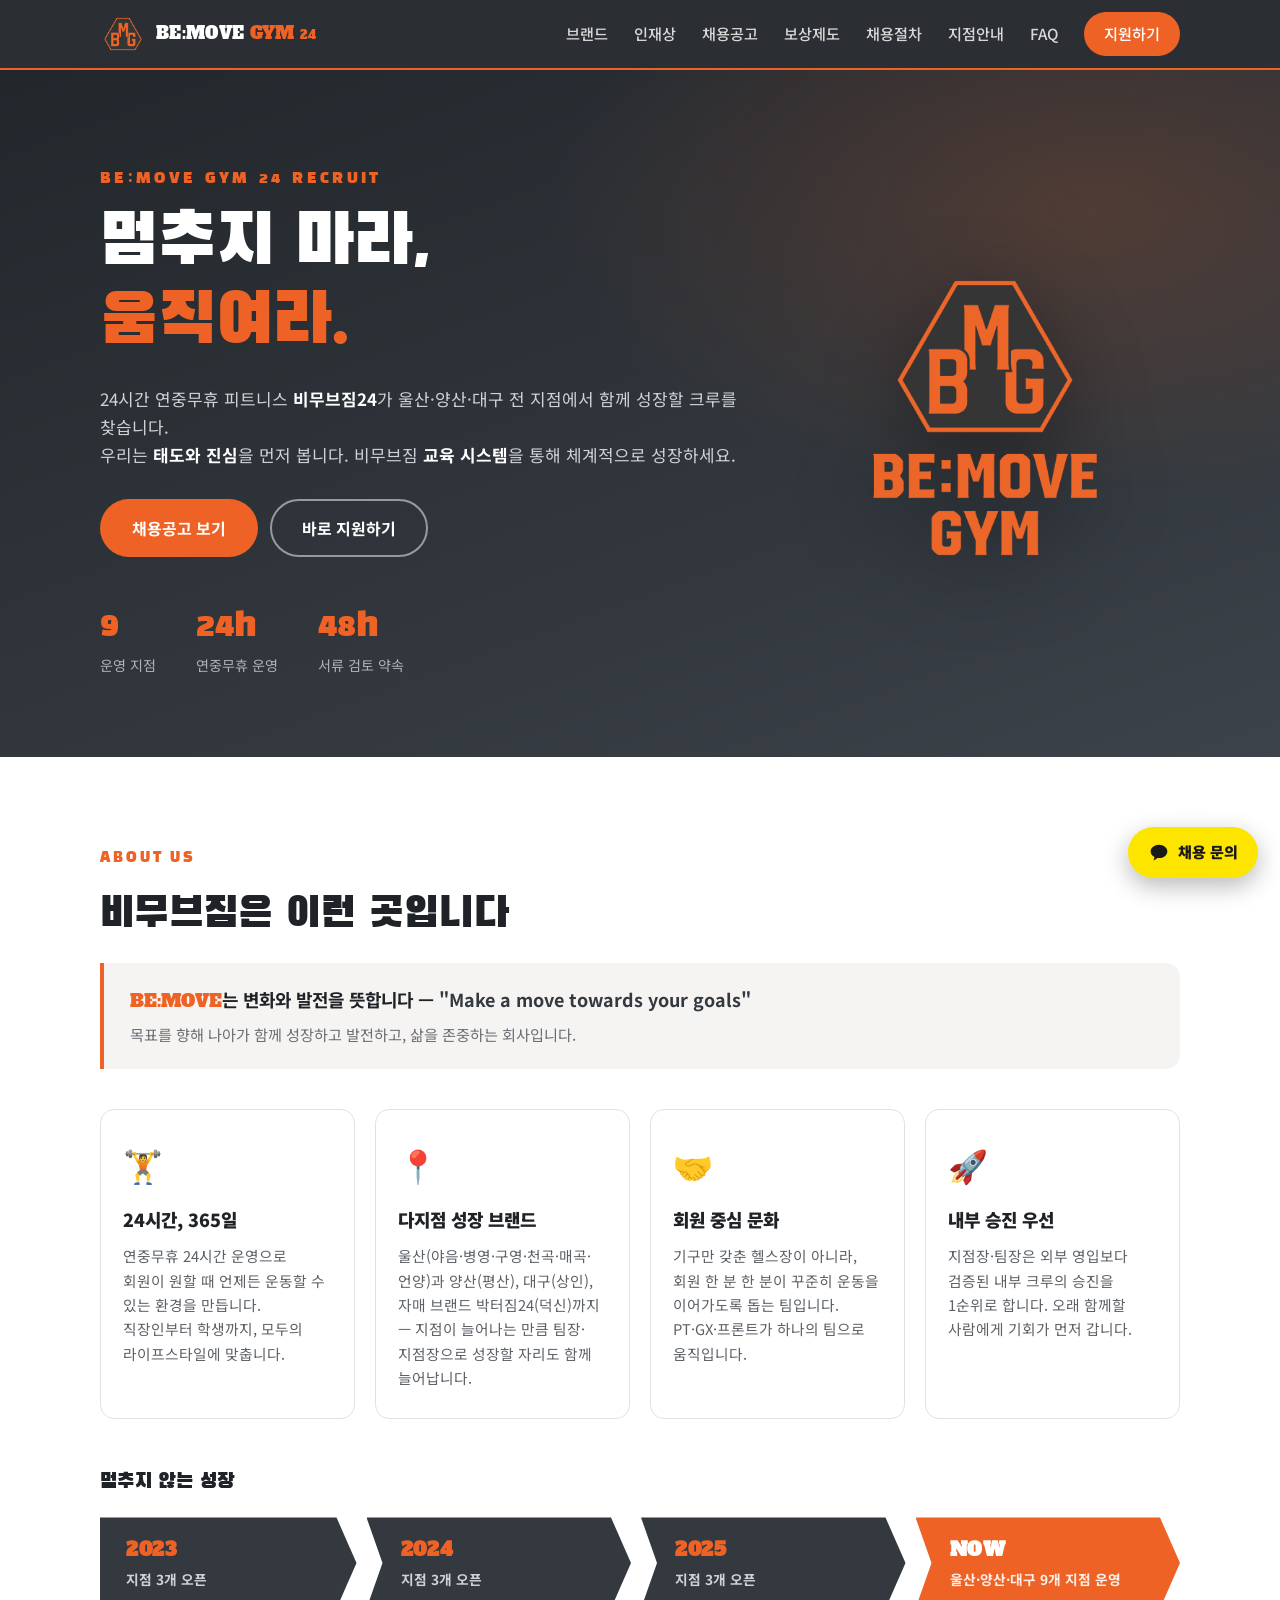
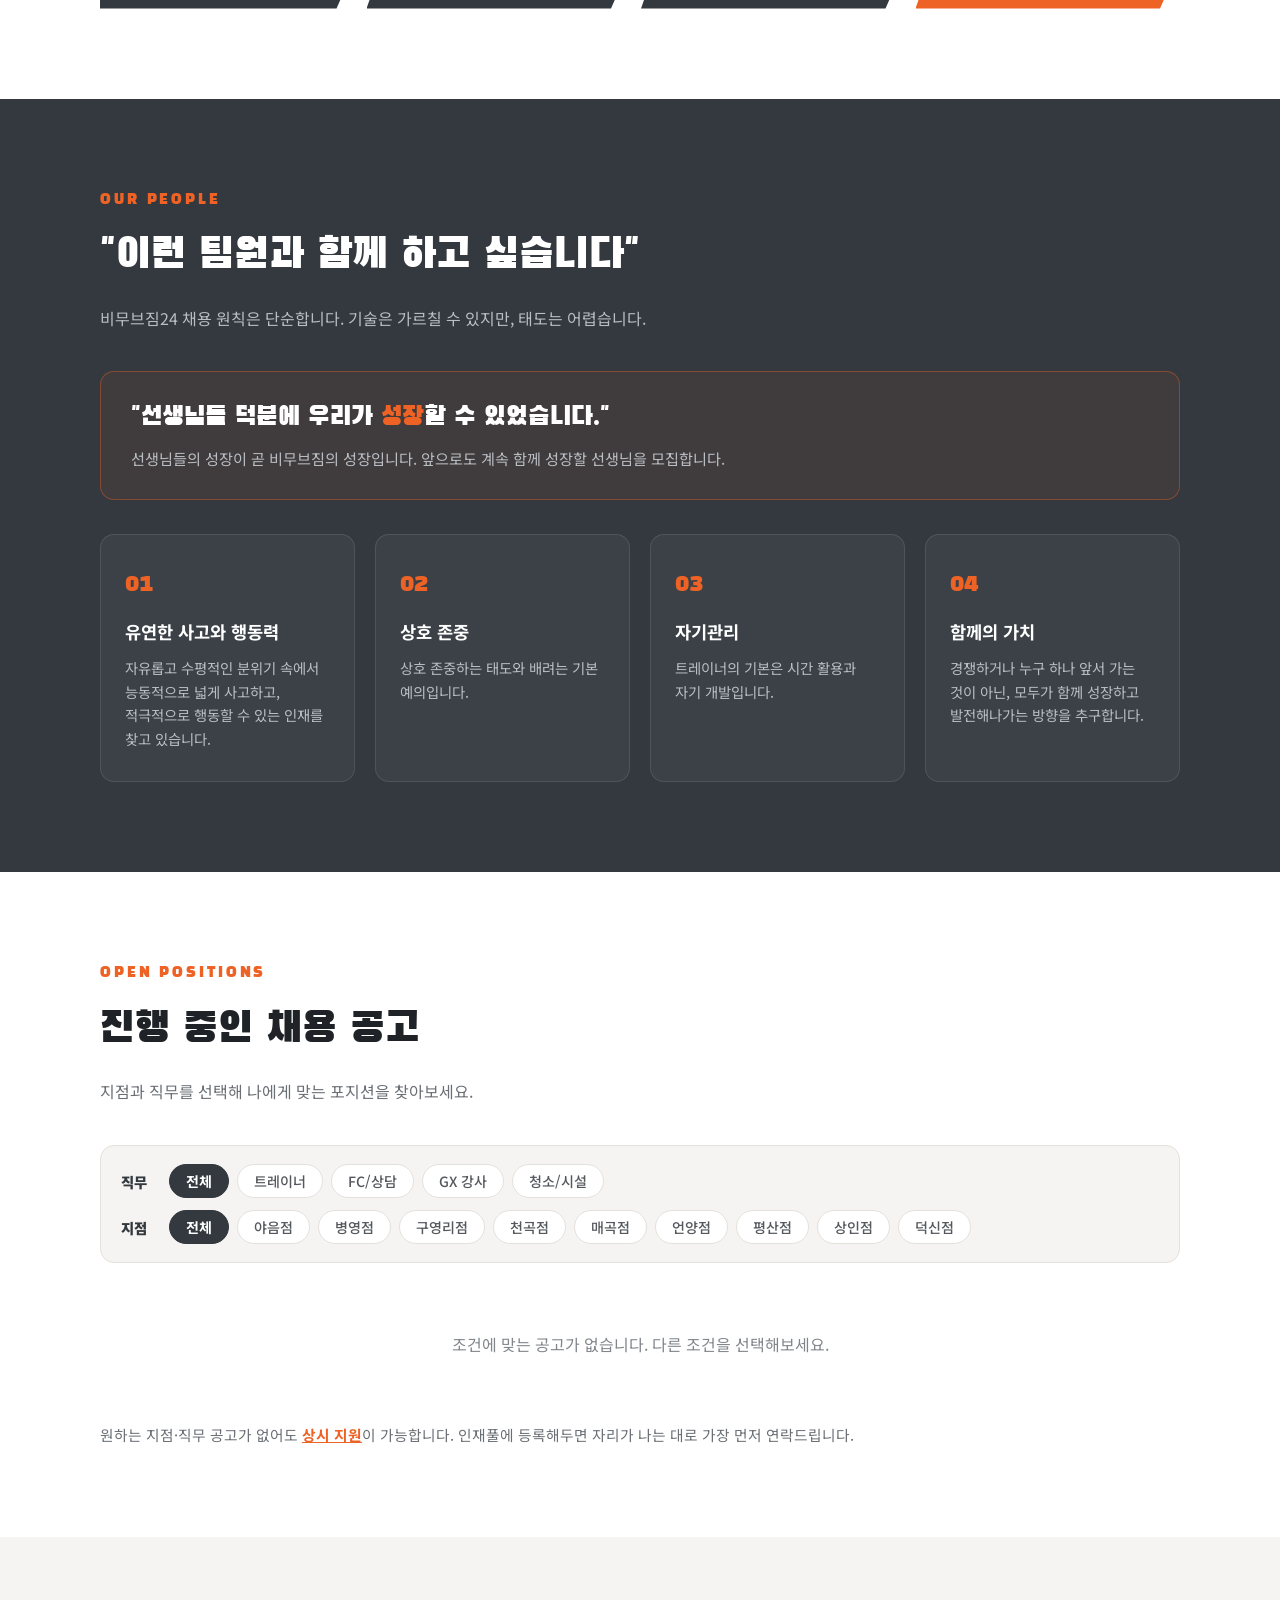
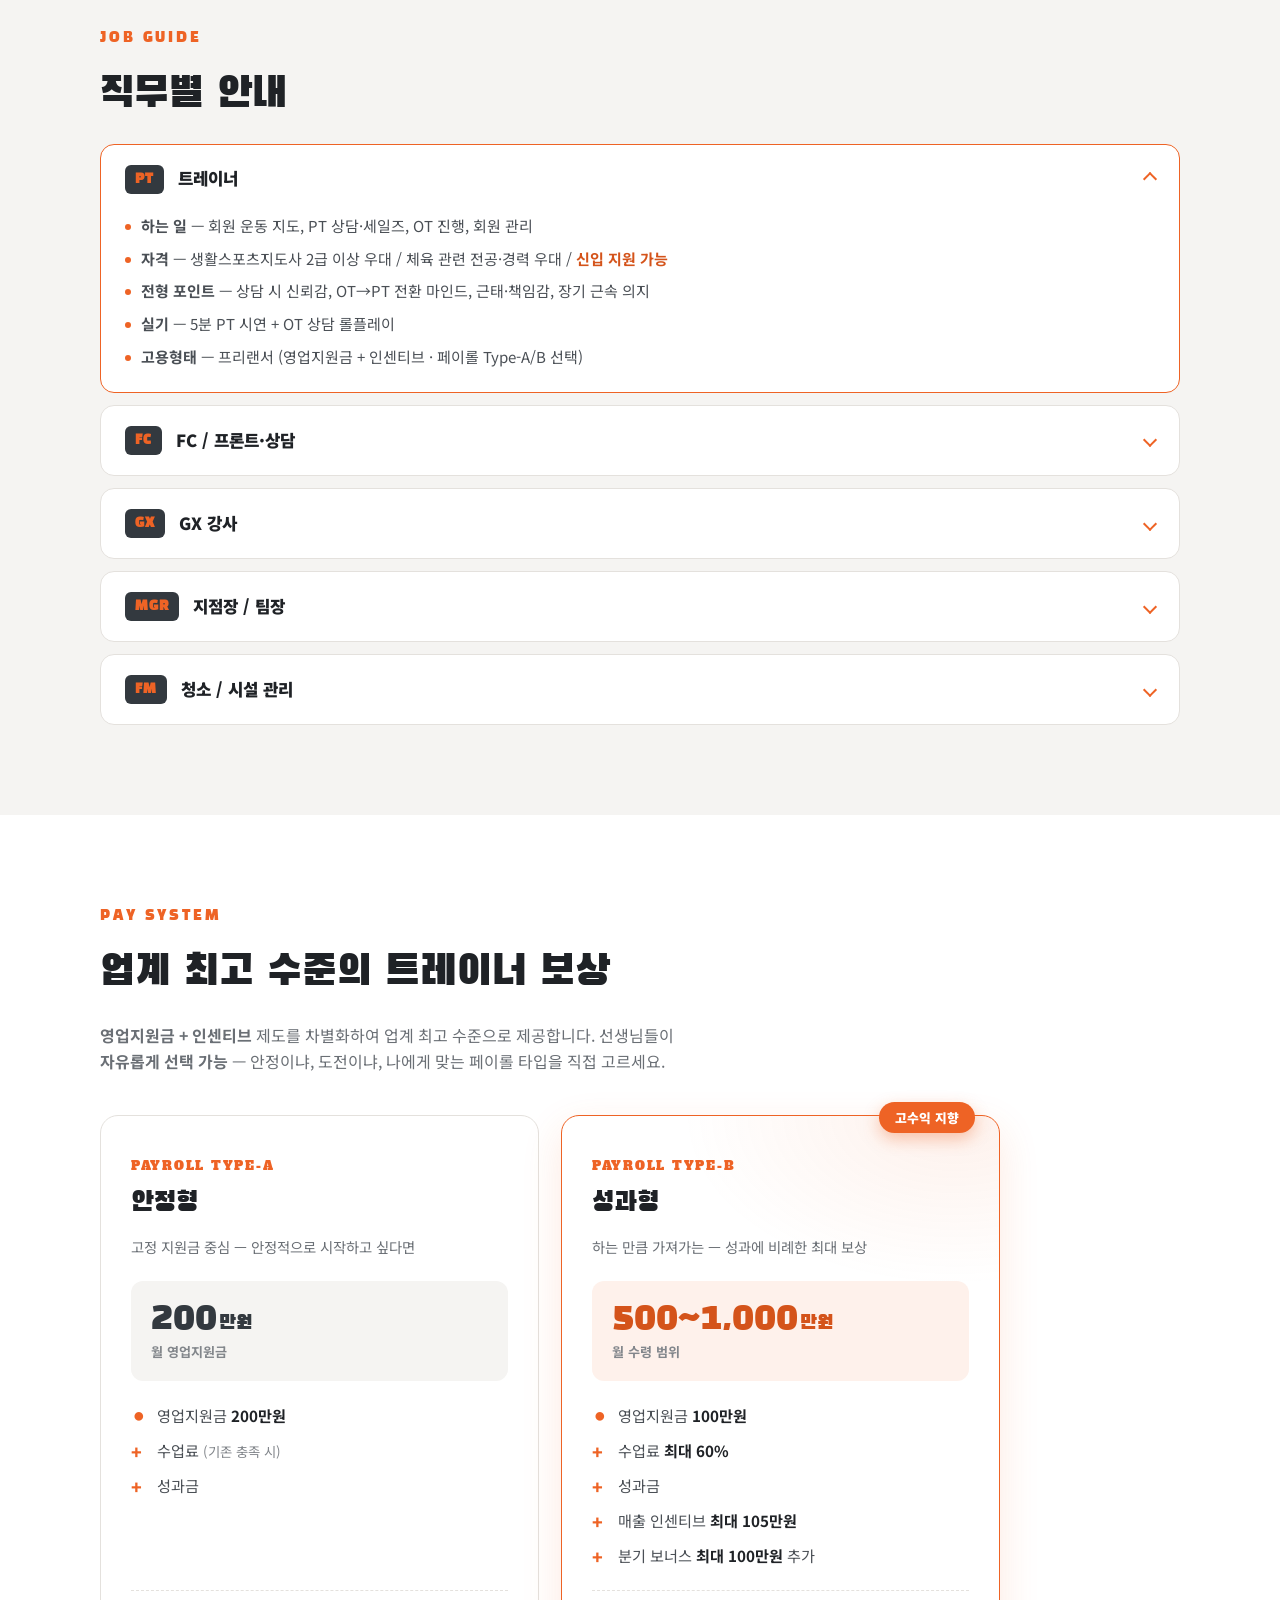
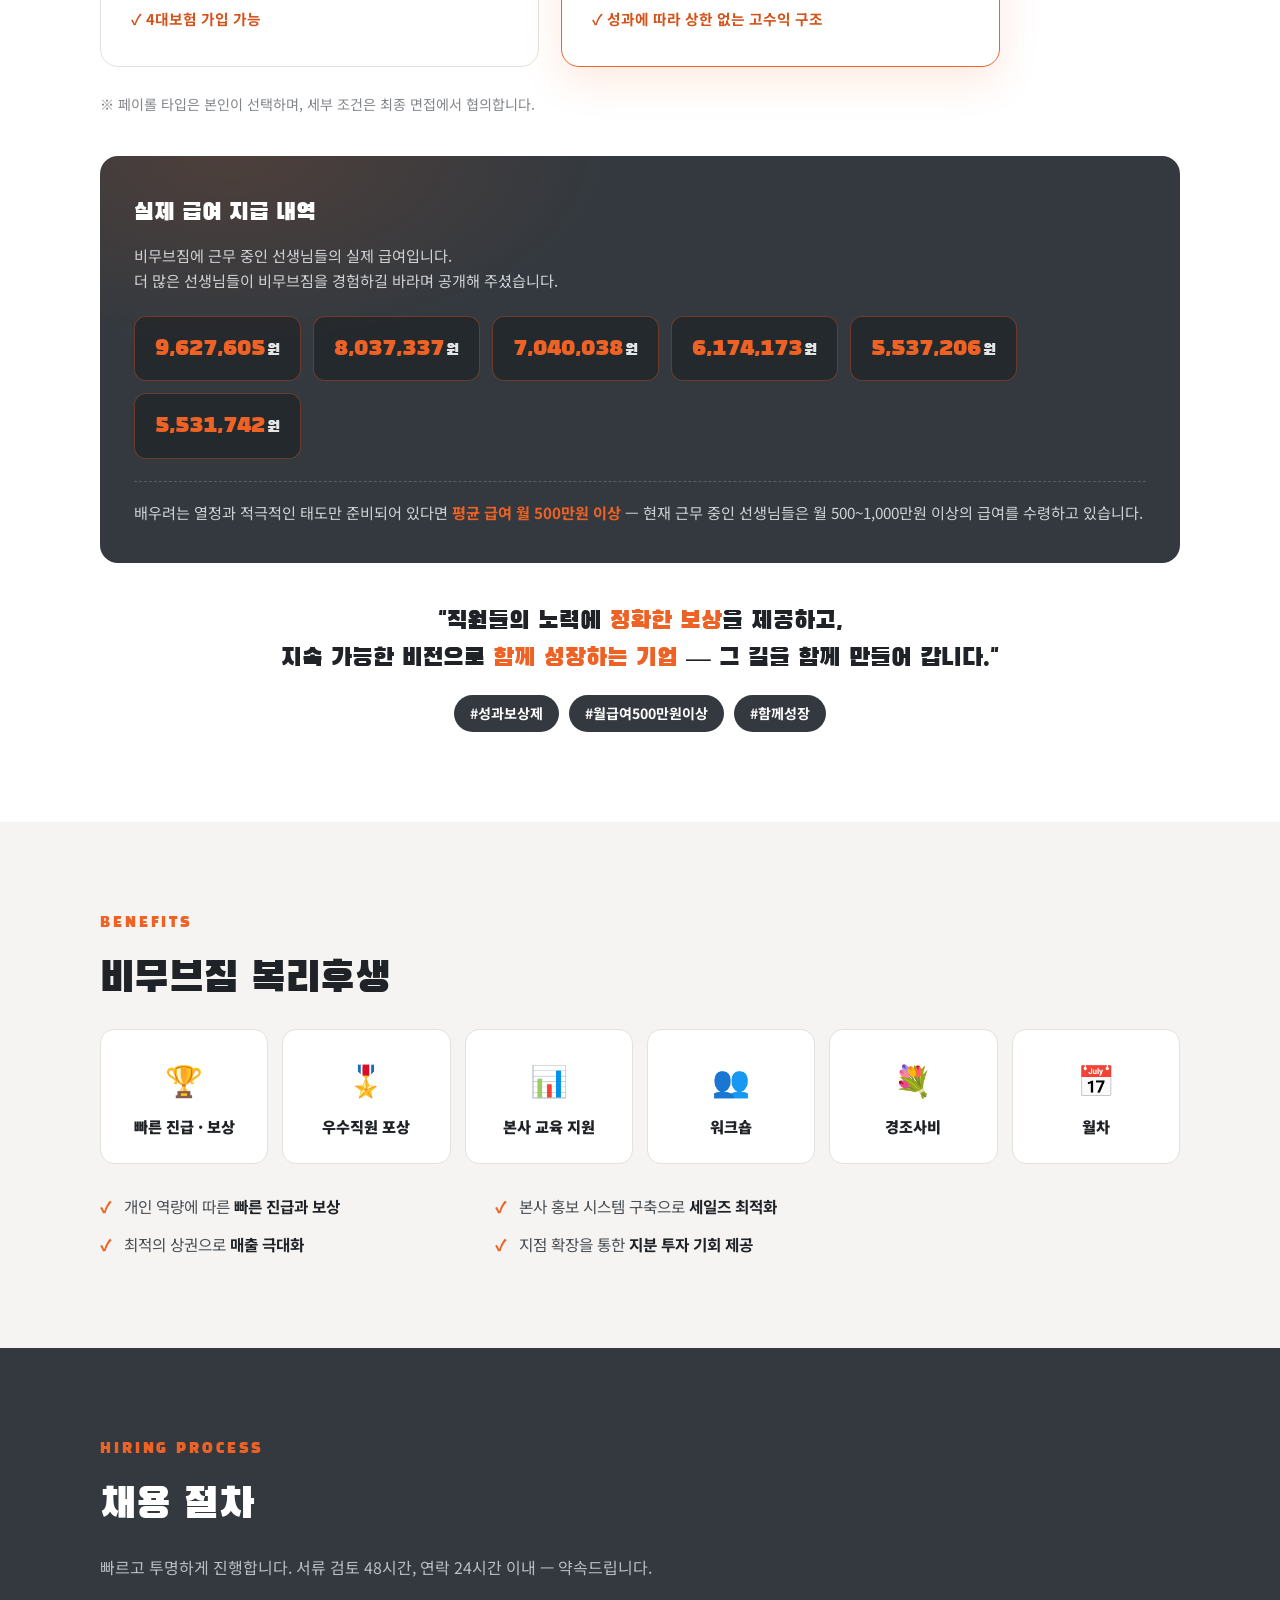
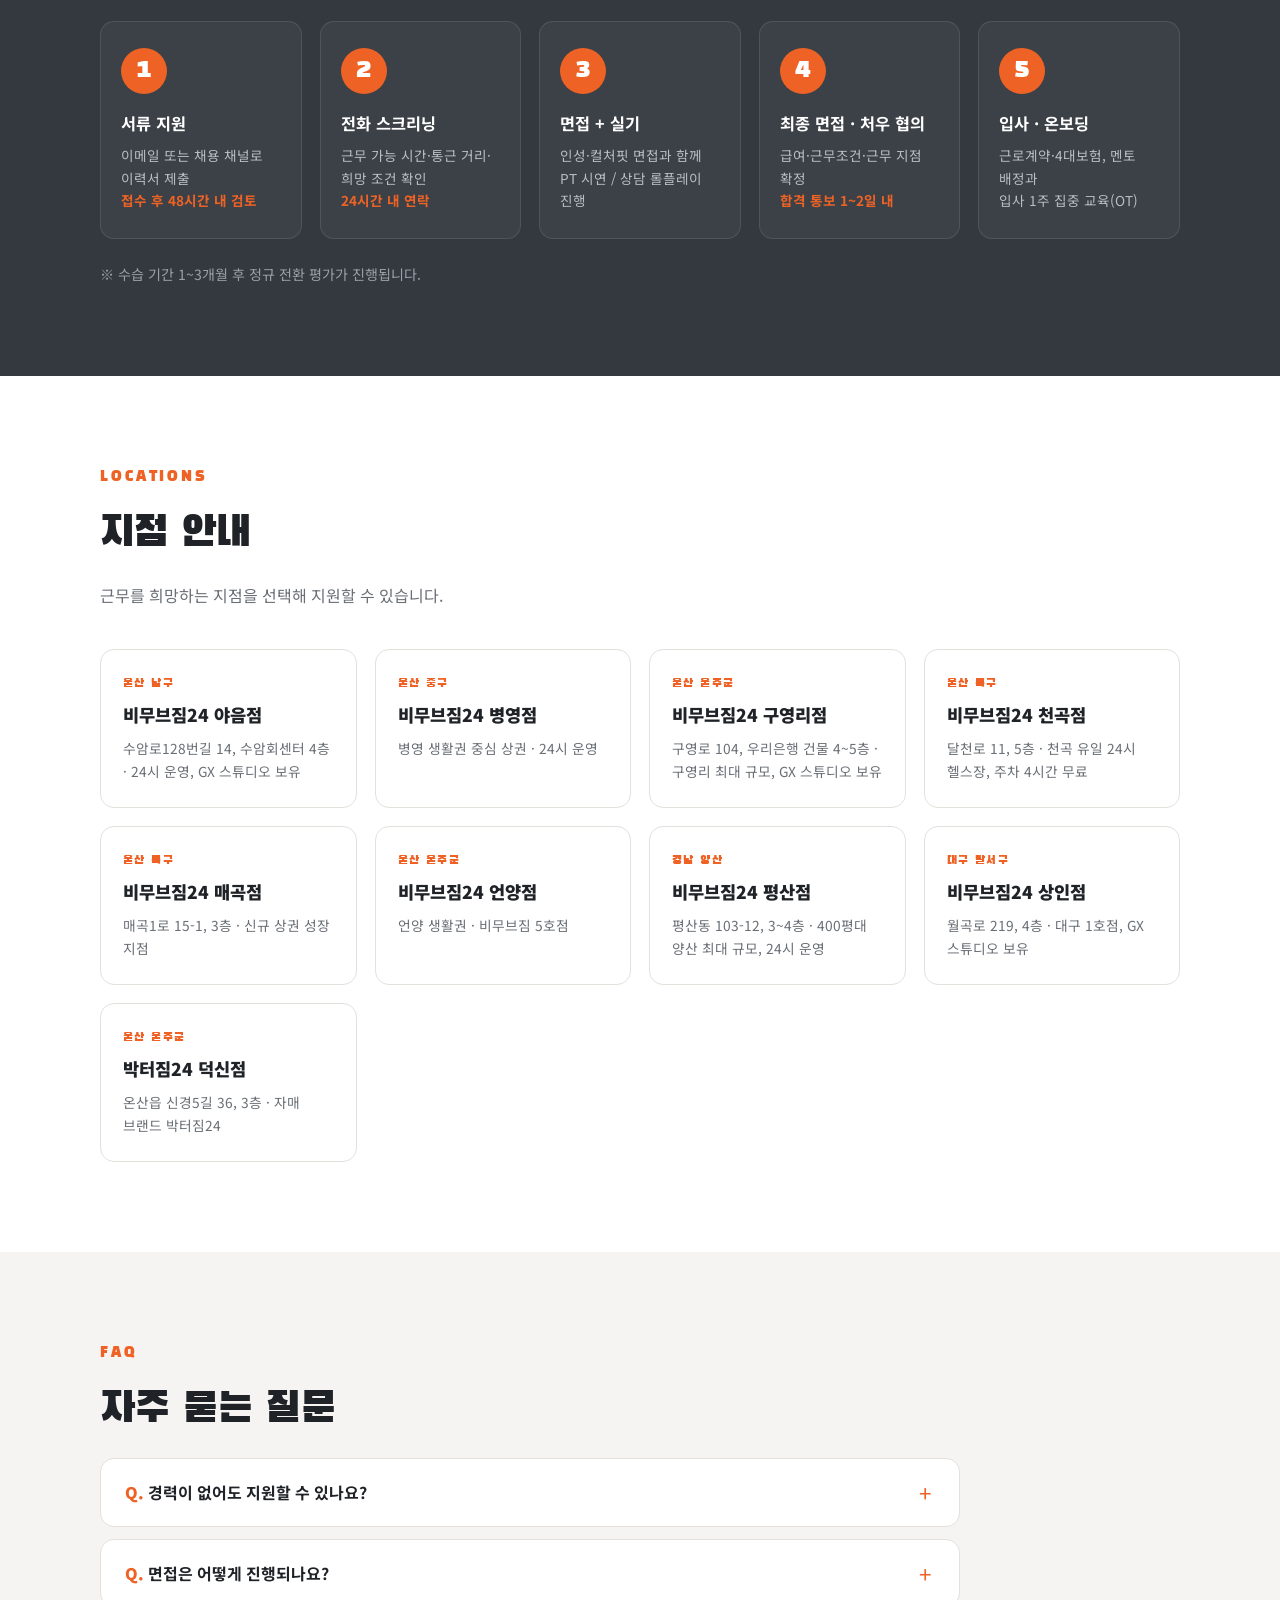
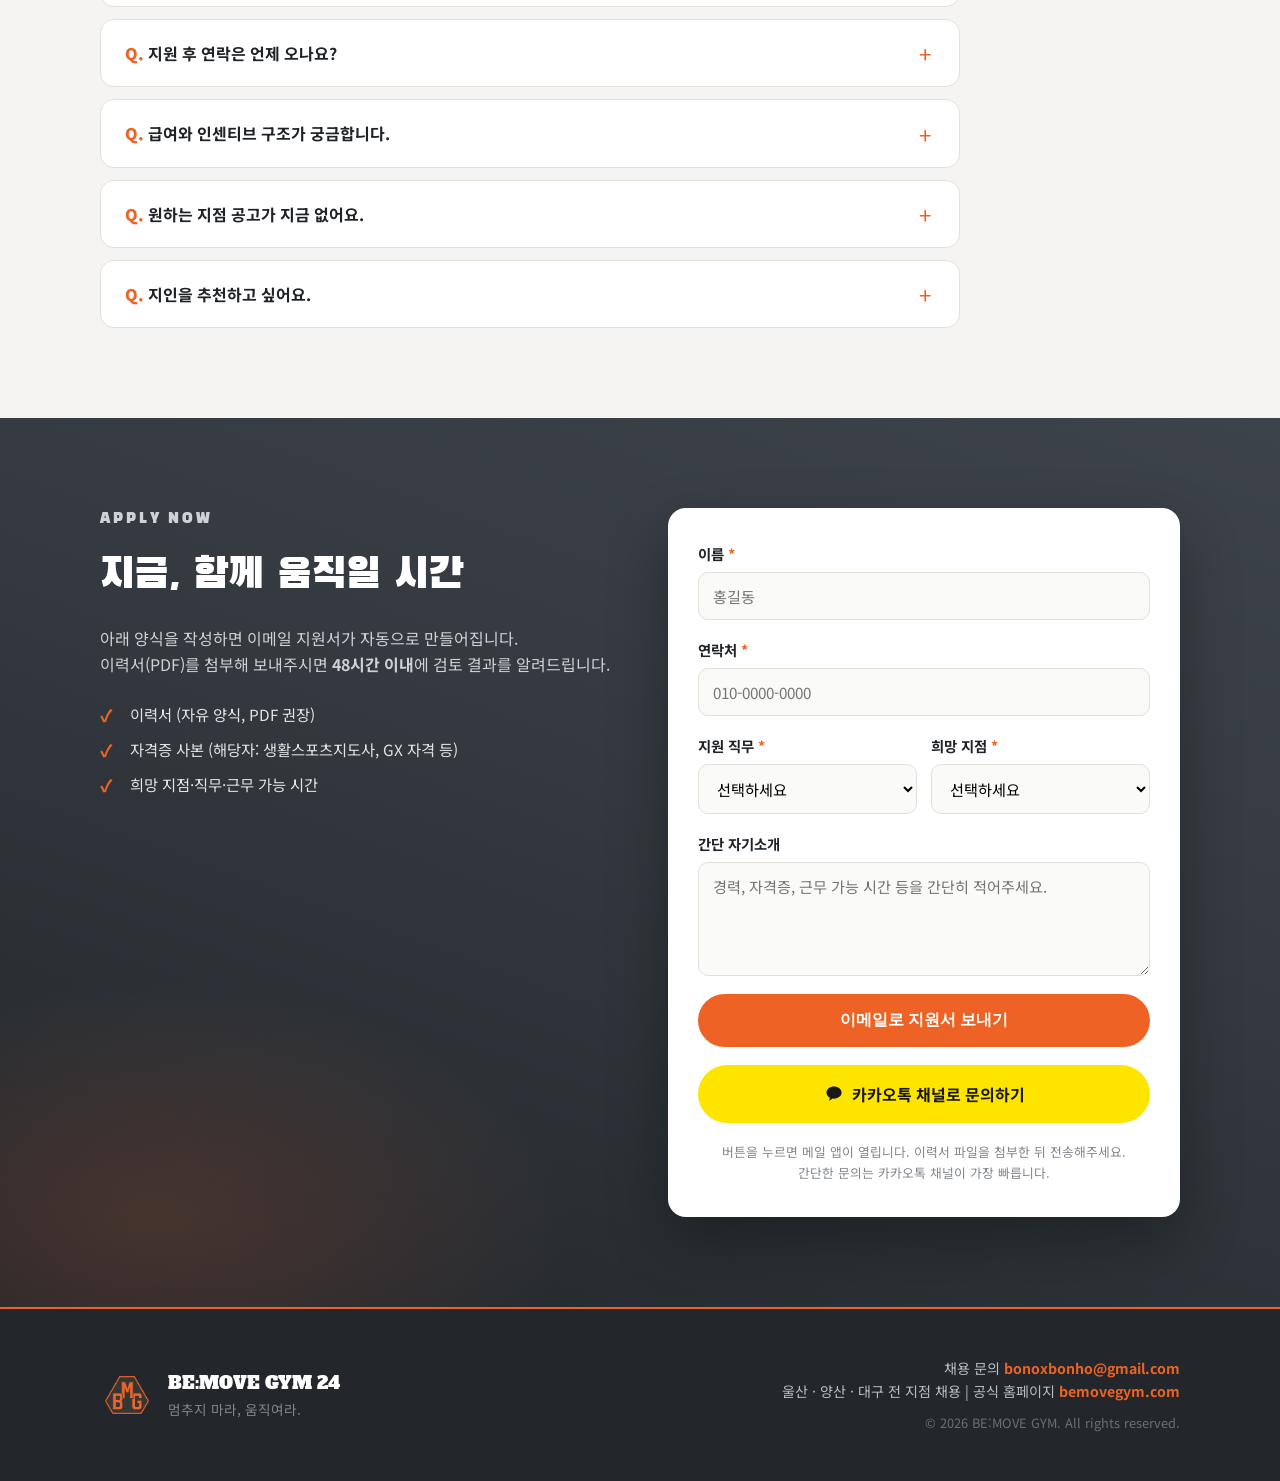
==== commit de9a4568: "브랜드 채용 카드 콘텐츠 반영: 인재상·복리후생·급여 인증·성장 스토리 - 브랜드 스토리 배너: "BE:MOVE = 변화·발전, Make a move towards your goa" ====
--- a/index.html
+++ b/index.html
@@ -71,6 +71,10 @@
     <div class="container">
       <p class="section-eyebrow">ABOUT US</p>
       <h2 class="section-title">비무브짐은 이런 곳입니다</h2>
+      <div class="brand-story">
+        <p class="brand-story-line"><strong>BE:MOVE</strong>는 변화와 발전을 뜻합니다 — <em>"Make a move towards your goals"</em></p>
+        <p class="brand-story-sub">목표를 향해 나아가 함께 성장하고 발전하고, 삶을 존중하는 회사입니다.</p>
+      </div>
       <div class="about-grid">
         <article class="about-card">
           <div class="about-icon">🏋️</div>
@@ -93,6 +97,16 @@
           <p>지점장·팀장은 외부 영입보다 검증된 내부 크루의 승진을 1순위로 합니다. 오래 함께할 사람에게 기회가 먼저 갑니다.</p>
         </article>
       </div>
+
+      <div class="growth">
+        <h3 class="growth-title">멈추지 않는 성장</h3>
+        <ol class="growth-steps">
+          <li><strong>2023</strong><span>지점 3개 오픈</span></li>
+          <li><strong>2024</strong><span>지점 3개 오픈</span></li>
+          <li><strong>2025</strong><span>지점 3개 오픈</span></li>
+          <li class="now"><strong>NOW</strong><span>울산·양산·대구 9개 지점 운영</span></li>
+        </ol>
+      </div>
     </div>
   </section>
 
@@ -100,28 +114,32 @@
   <section class="section section-dark" id="culture">
     <div class="container">
       <p class="section-eyebrow">OUR PEOPLE</p>
-      <h2 class="section-title">우리가 찾는 사람</h2>
+      <h2 class="section-title">"이런 팀원과 함께 하고 싶습니다"</h2>
       <p class="section-desc">비무브짐24 채용 원칙은 단순합니다. 기술은 가르칠 수 있지만, 태도는 어렵습니다.</p>
+      <blockquote class="crew-quote">
+        <p>"선생님들 덕분에 우리가 <strong>성장</strong>할 수 있었습니다."</p>
+        <cite>선생님들의 성장이 곧 비무브짐의 성장입니다. 앞으로도 계속 함께 성장할 선생님을 모집합니다.</cite>
+      </blockquote>
       <div class="culture-grid">
         <article class="culture-card">
           <span class="culture-num">01</span>
-          <h3>컬처핏이 첫 번째</h3>
-          <p>스펙보다 태도·근태·회원을 대하는 마음을 먼저 봅니다. 신입도 환영합니다.</p>
+          <h3>유연한 사고와 행동력</h3>
+          <p>자유롭고 수평적인 분위기 속에서 능동적으로 넓게 사고하고, 적극적으로 행동할 수 있는 인재를 찾고 있습니다.</p>
         </article>
         <article class="culture-card">
           <span class="culture-num">02</span>
-          <h3>속도가 곧 예의</h3>
-          <p>서류 검토 48시간, 전화 연락 24시간 이내. 지원자의 시간을 소중히 다룹니다.</p>
+          <h3>상호 존중</h3>
+          <p>상호 존중하는 태도와 배려는 기본 예의입니다.</p>
         </article>
         <article class="culture-card">
           <span class="culture-num">03</span>
-          <h3>말이 아닌 시연으로</h3>
-          <p>트레이너는 PT 시연, FC는 상담 롤플레이. 실제 역량을 있는 그대로 보여주세요.</p>
+          <h3>자기관리</h3>
+          <p>트레이너의 기본은 시간 활용과 자기 개발입니다.</p>
         </article>
         <article class="culture-card">
           <span class="culture-num">04</span>
-          <h3>함께 오래 갈 사람</h3>
-          <p>장기 근속 크루에게 승진·인센티브 기회가 먼저 갑니다. 지인 추천 보상도 운영합니다.</p>
+          <h3>함께의 가치</h3>
+          <p>경쟁하거나 누구 하나 앞서 가는 것이 아닌, 모두가 함께 성장하고 발전해나가는 방향을 추구합니다.</p>
         </article>
       </div>
     </div>
@@ -225,7 +243,7 @@
       <h2 class="section-title">업계 최고 수준의 트레이너 보상</h2>
       <p class="section-desc">
         <strong>영업지원금 + 인센티브</strong> 제도를 차별화하여 업계 최고 수준으로 제공합니다.
-        안정이냐, 도전이냐 — 나에게 맞는 페이롤 타입을 직접 선택하세요.
+        선생님들이 <strong>자유롭게 선택 가능</strong> — 안정이냐, 도전이냐, 나에게 맞는 페이롤 타입을 직접 고르세요.
       </p>
 
       <div class="pay-grid">
@@ -270,6 +288,52 @@
       </div>
 
       <p class="pay-note">※ 페이롤 타입은 본인이 선택하며, 세부 조건은 최종 면접에서 협의합니다.</p>
+
+      <div class="pay-proof">
+        <h3>실제 급여 지급 내역</h3>
+        <p class="proof-desc">비무브짐에 근무 중인 선생님들의 실제 급여입니다.<br class="pc-br" />
+        더 많은 선생님들이 비무브짐을 경험하길 바라며 공개해 주셨습니다.</p>
+        <ul class="proof-list">
+          <li>9,627,605<small>원</small></li>
+          <li>8,037,337<small>원</small></li>
+          <li>7,040,038<small>원</small></li>
+          <li>6,174,173<small>원</small></li>
+          <li>5,537,206<small>원</small></li>
+          <li>5,531,742<small>원</small></li>
+        </ul>
+        <p class="proof-note">배우려는 열정과 적극적인 태도만 준비되어 있다면 <strong>평균 급여 월 500만원 이상</strong> —
+        현재 근무 중인 선생님들은 월 500~1,000만원 이상의 급여를 수령하고 있습니다.</p>
+      </div>
+
+      <blockquote class="pay-vision">
+        <p>"직원들의 노력에 <strong>정확한 보상</strong>을 제공하고,<br class="pc-br" />
+        지속 가능한 비전으로 <strong>함께 성장하는 기업</strong> — 그 길을 함께 만들어 갑니다."</p>
+        <div class="hashtags">
+          <span>#성과보상제</span><span>#월급여500만원이상</span><span>#함께성장</span>
+        </div>
+      </blockquote>
+    </div>
+  </section>
+
+  <!-- ===== 복리후생 ===== -->
+  <section class="section section-gray" id="benefits">
+    <div class="container">
+      <p class="section-eyebrow">BENEFITS</p>
+      <h2 class="section-title">비무브짐 복리후생</h2>
+      <div class="benefit-grid">
+        <article class="benefit-card"><span class="benefit-icon">🏆</span><h3>빠른 진급 · 보상</h3></article>
+        <article class="benefit-card"><span class="benefit-icon">🎖️</span><h3>우수직원 포상</h3></article>
+        <article class="benefit-card"><span class="benefit-icon">📊</span><h3>본사 교육 지원</h3></article>
+        <article class="benefit-card"><span class="benefit-icon">👥</span><h3>워크숍</h3></article>
+        <article class="benefit-card"><span class="benefit-icon">💐</span><h3>경조사비</h3></article>
+        <article class="benefit-card"><span class="benefit-icon">📅</span><h3>월차</h3></article>
+      </div>
+      <ul class="benefit-lines">
+        <li>개인 역량에 따른 <strong>빠른 진급과 보상</strong></li>
+        <li>본사 홍보 시스템 구축으로 <strong>세일즈 최적화</strong></li>
+        <li>최적의 상권으로 <strong>매출 극대화</strong></li>
+        <li>지점 확장을 통한 <strong>지분 투자 기회 제공</strong></li>
+      </ul>
     </div>
   </section>
 
--- a/css/style.css
+++ b/css/style.css
@@ -162,6 +162,45 @@
 .section-desc { color: #6a6f75; max-width: 620px; margin-bottom: 40px; }
 .section-dark .section-desc { color: #b9bec3; }
 
+/* ---------- 브랜드 스토리 ---------- */
+.brand-story {
+  border-left: 4px solid var(--orange);
+  background: var(--gray-bg);
+  border-radius: 0 var(--radius) var(--radius) 0;
+  padding: 22px 26px; margin-top: 8px;
+}
+.brand-story-line { font-size: 1.12rem; font-weight: 700; }
+.brand-story-line strong { font-family: var(--font-logo); color: var(--orange); font-weight: 400; }
+.brand-story-line em { font-style: normal; color: var(--charcoal); }
+.brand-story-sub { margin-top: 6px; color: #6a6f75; font-size: 0.95rem; }
+
+/* ---------- 성장 타임라인 ---------- */
+.growth { margin-top: 46px; }
+.growth-title {
+  font-family: var(--font-display); font-weight: 400;
+  font-size: 1.3rem; margin-bottom: 18px;
+}
+.growth-steps { display: flex; gap: 10px; flex-wrap: wrap; }
+.growth-steps li {
+  flex: 1; min-width: 170px;
+  background: var(--charcoal); color: var(--white);
+  padding: 18px 22px 18px 34px;
+  clip-path: polygon(0 0, calc(100% - 20px) 0, 100% 50%, calc(100% - 20px) 100%, 0 100%, 16px 50%);
+  display: flex; flex-direction: column; gap: 2px;
+}
+.growth-steps li:first-child {
+  clip-path: polygon(0 0, calc(100% - 20px) 0, 100% 50%, calc(100% - 20px) 100%, 0 100%);
+  padding-left: 26px;
+}
+.growth-steps li strong {
+  font-family: var(--font-logo); color: var(--orange);
+  font-size: 1.15rem; letter-spacing: 0.04em;
+}
+.growth-steps li span { font-size: 0.86rem; color: #cfd2d5; font-weight: 700; }
+.growth-steps li.now { background: var(--orange); }
+.growth-steps li.now strong { color: var(--white); }
+.growth-steps li.now span { color: rgba(255, 255, 255, 0.9); }
+
 /* ---------- 브랜드 소개 ---------- */
 .about-grid {
   display: grid; grid-template-columns: repeat(4, 1fr); gap: 20px;
@@ -179,6 +218,23 @@
 .about-icon { font-size: 2rem; margin-bottom: 14px; }
 .about-card h3 { font-size: 1.12rem; margin-bottom: 10px; font-weight: 900; }
 .about-card p { font-size: 0.92rem; color: #5c6167; }
+
+/* ---------- 크루 인용문 ---------- */
+.crew-quote {
+  border: 1px solid rgba(238, 99, 37, 0.4);
+  background: rgba(238, 99, 37, 0.07);
+  border-radius: var(--radius);
+  padding: 28px 30px; margin-bottom: 34px;
+}
+.crew-quote p {
+  font-family: var(--font-display); font-weight: 400;
+  font-size: clamp(1.2rem, 2.4vw, 1.6rem); line-height: 1.4;
+}
+.crew-quote p strong { color: var(--orange); font-weight: 400; }
+.crew-quote cite {
+  display: block; margin-top: 10px; font-style: normal;
+  color: #b9bec3; font-size: 0.95rem;
+}
 
 /* ---------- 인재상 ---------- */
 .culture-grid {
@@ -360,6 +416,82 @@
   font-weight: 700; font-size: 0.92rem; color: var(--orange-dark);
 }
 .pay-note { margin-top: 26px; font-size: 0.88rem; color: #82868b; }
+
+/* 실제 급여 지급 내역 */
+.pay-proof {
+  margin-top: 40px; border-radius: 18px;
+  background:
+    radial-gradient(ellipse 640px 320px at 12% 0%, rgba(238, 99, 37, 0.14), transparent 60%),
+    var(--charcoal);
+  color: var(--white); padding: 38px 34px;
+}
+.pay-proof h3 {
+  font-family: var(--font-display); font-weight: 400;
+  font-size: 1.5rem; margin-bottom: 10px;
+}
+.proof-desc { color: #cfd2d5; font-size: 0.95rem; margin-bottom: 22px; }
+.proof-list { display: flex; flex-wrap: wrap; gap: 12px; }
+.proof-list li {
+  font-family: var(--font-display); font-weight: 400;
+  font-variant-numeric: tabular-nums;
+  font-size: clamp(1.15rem, 2.2vw, 1.5rem);
+  color: var(--orange);
+  background: rgba(0, 0, 0, 0.28);
+  border: 1px solid rgba(238, 99, 37, 0.35);
+  border-radius: 12px; padding: 12px 20px;
+}
+.proof-list small { font-size: 0.65em; color: #e2e4e6; margin-left: 2px; }
+.proof-note {
+  margin-top: 22px; font-size: 0.95rem; color: #cfd2d5;
+  border-top: 1px dashed rgba(255, 255, 255, 0.18); padding-top: 18px;
+}
+.proof-note strong { color: var(--orange); }
+
+/* 보상 비전 인용문 */
+.pay-vision { margin-top: 40px; text-align: center; }
+.pay-vision p {
+  font-family: var(--font-display); font-weight: 400;
+  font-size: clamp(1.15rem, 2.4vw, 1.55rem); line-height: 1.5;
+}
+.pay-vision p strong { color: var(--orange); font-weight: 400; }
+.hashtags {
+  display: flex; gap: 10px; justify-content: center; flex-wrap: wrap;
+  margin-top: 18px;
+}
+.hashtags span {
+  background: var(--charcoal); color: var(--white);
+  font-weight: 700; font-size: 0.88rem;
+  padding: 7px 16px; border-radius: 999px;
+}
+
+/* ---------- 복리후생 ---------- */
+.benefit-grid {
+  display: grid; grid-template-columns: repeat(6, 1fr); gap: 14px;
+}
+.benefit-card {
+  background: var(--white); border: 1px solid var(--line);
+  border-radius: var(--radius); padding: 24px 12px;
+  text-align: center;
+  display: flex; flex-direction: column; align-items: center; gap: 10px;
+  transition: transform 0.2s, border-color 0.2s, box-shadow 0.2s;
+}
+.benefit-card:hover {
+  transform: translateY(-4px); border-color: var(--orange); box-shadow: var(--shadow);
+}
+.benefit-icon { font-size: 1.9rem; }
+.benefit-card h3 { font-size: 0.95rem; font-weight: 900; }
+.benefit-lines {
+  margin-top: 30px; display: grid; grid-template-columns: 1fr 1fr; gap: 12px 30px;
+  max-width: 760px;
+}
+.benefit-lines li {
+  position: relative; padding-left: 24px; font-size: 0.98rem; color: #4a4f55;
+}
+.benefit-lines li::before {
+  content: "✓"; position: absolute; left: 0; top: 0;
+  color: var(--orange); font-weight: 900;
+}
+.benefit-lines strong { color: var(--ink); }
 
 /* ---------- 채용 절차 ---------- */
 .process-steps {
@@ -522,6 +654,7 @@
   .hero-actions, .hero-stats { justify-content: center; }
   .about-grid, .culture-grid { grid-template-columns: repeat(2, 1fr); }
   .process-steps { grid-template-columns: repeat(2, 1fr); }
+  .benefit-grid { grid-template-columns: repeat(3, 1fr); }
   .location-grid { grid-template-columns: repeat(2, 1fr); }
   .apply-inner { grid-template-columns: 1fr; gap: 40px; }
   .footer-inner { flex-direction: column; text-align: center; }
@@ -544,6 +677,12 @@
   .pc-br { display: none; }
   .job-list { grid-template-columns: 1fr; }
   .pay-grid { grid-template-columns: 1fr; }
+  .benefit-grid { grid-template-columns: repeat(2, 1fr); }
+  .benefit-lines { grid-template-columns: 1fr; }
+  .growth-steps { flex-direction: column; }
+  .growth-steps li, .growth-steps li:first-child {
+    clip-path: none; border-radius: 10px; padding: 16px 20px;
+  }
   .form-split { flex-direction: column; }
   .section { padding: 64px 0; }
   .hero { padding: 64px 0 56px; }
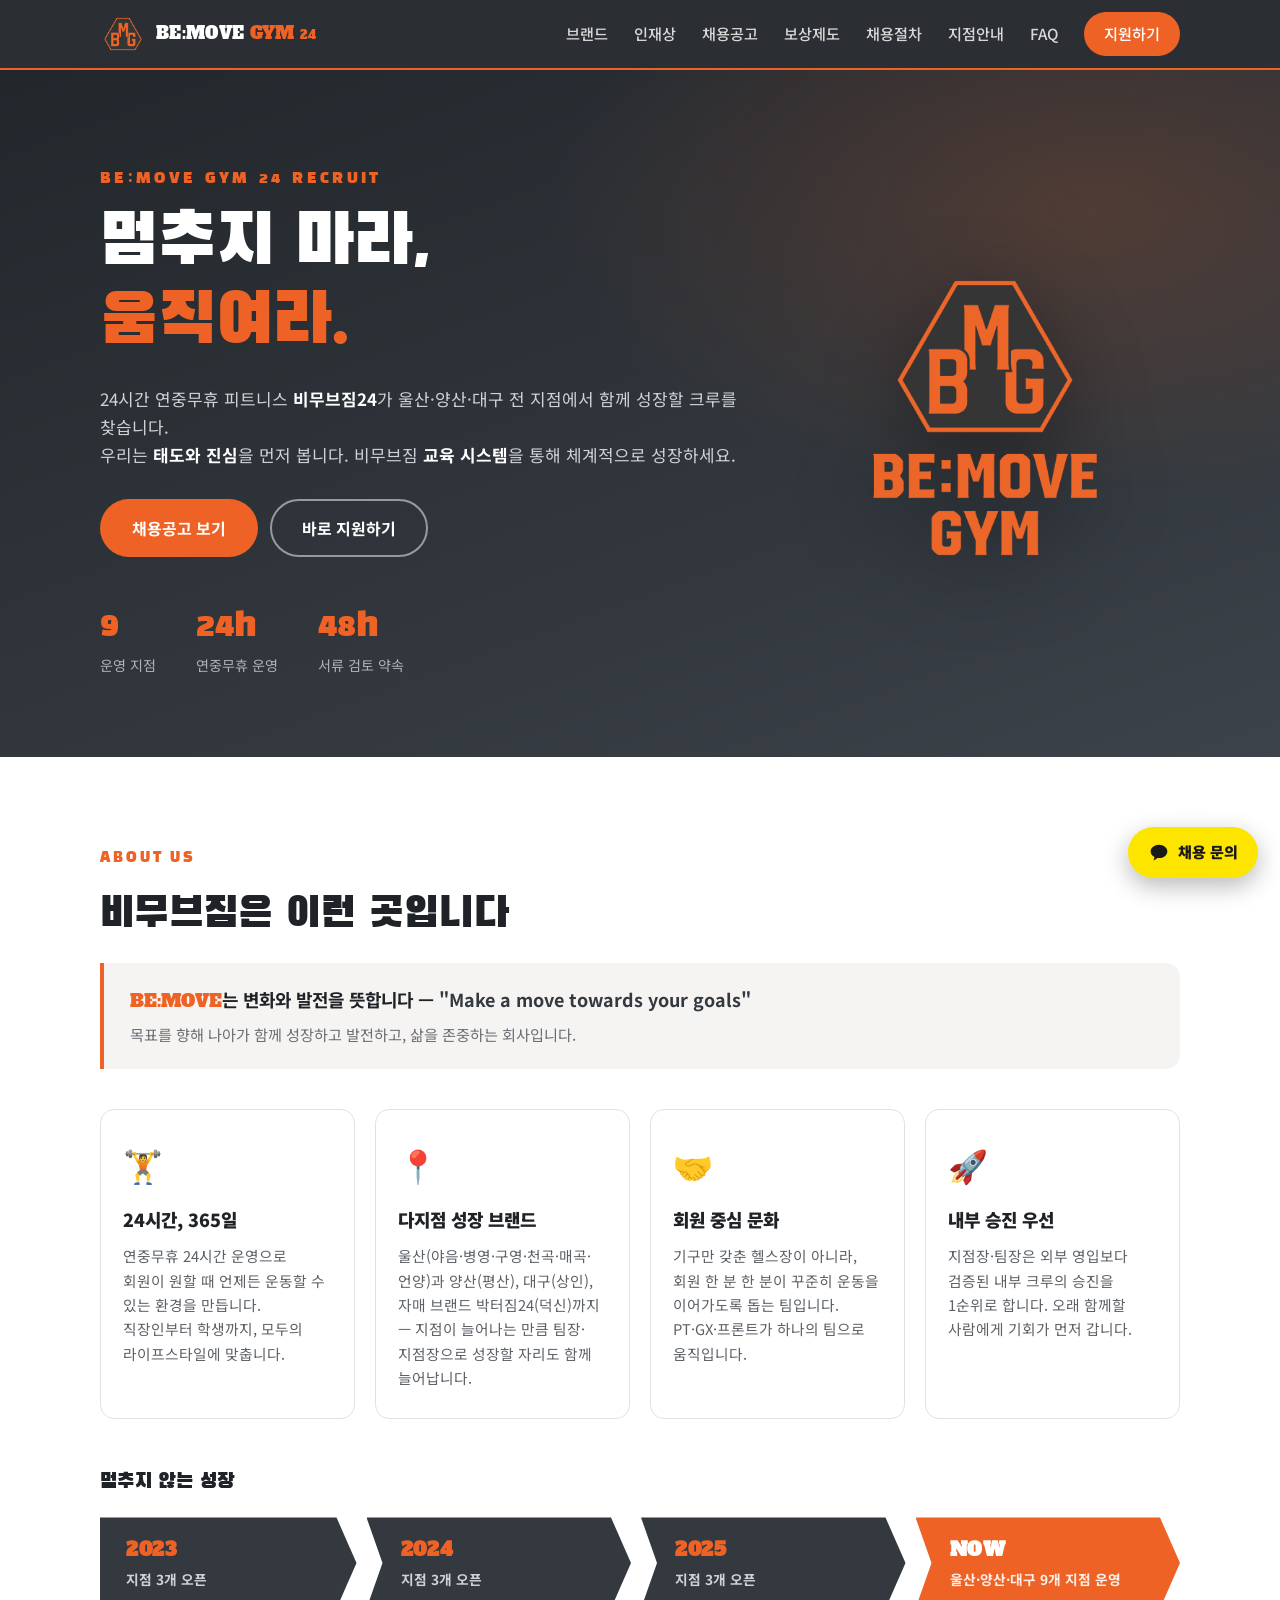
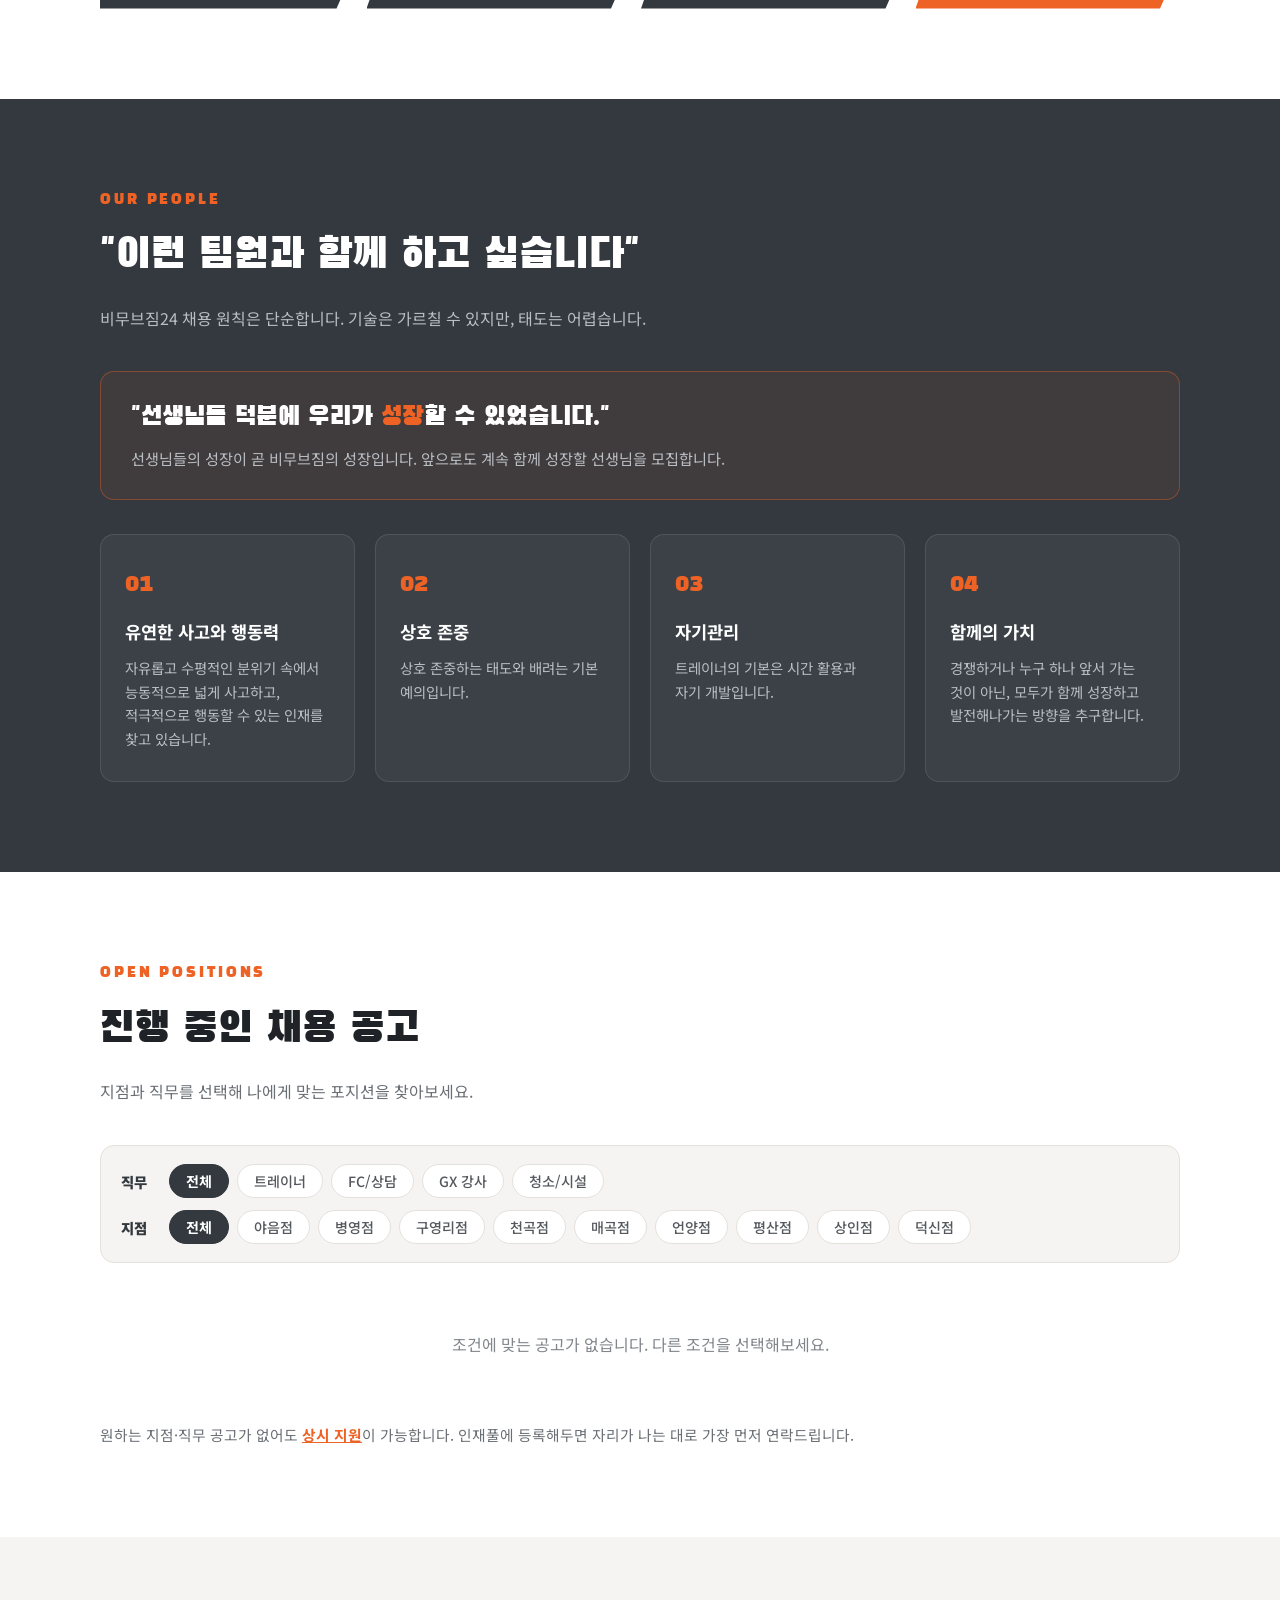
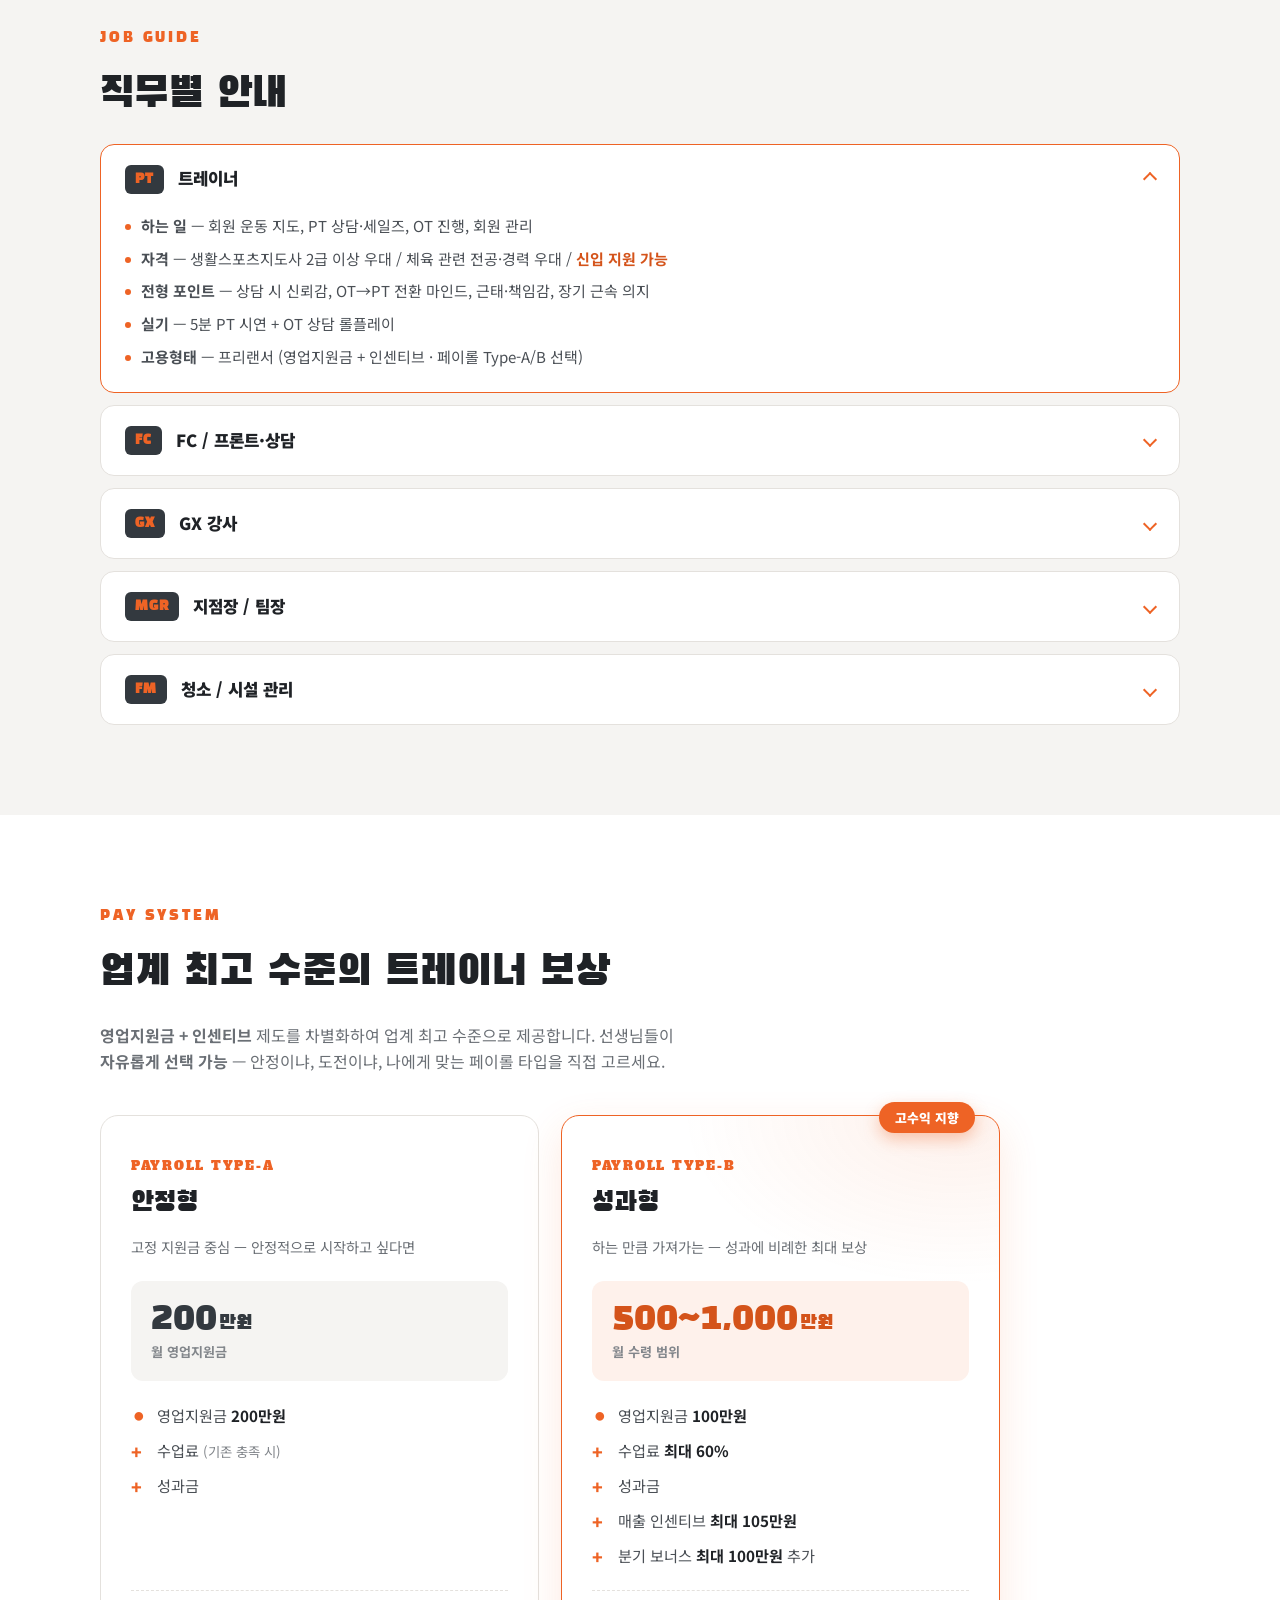
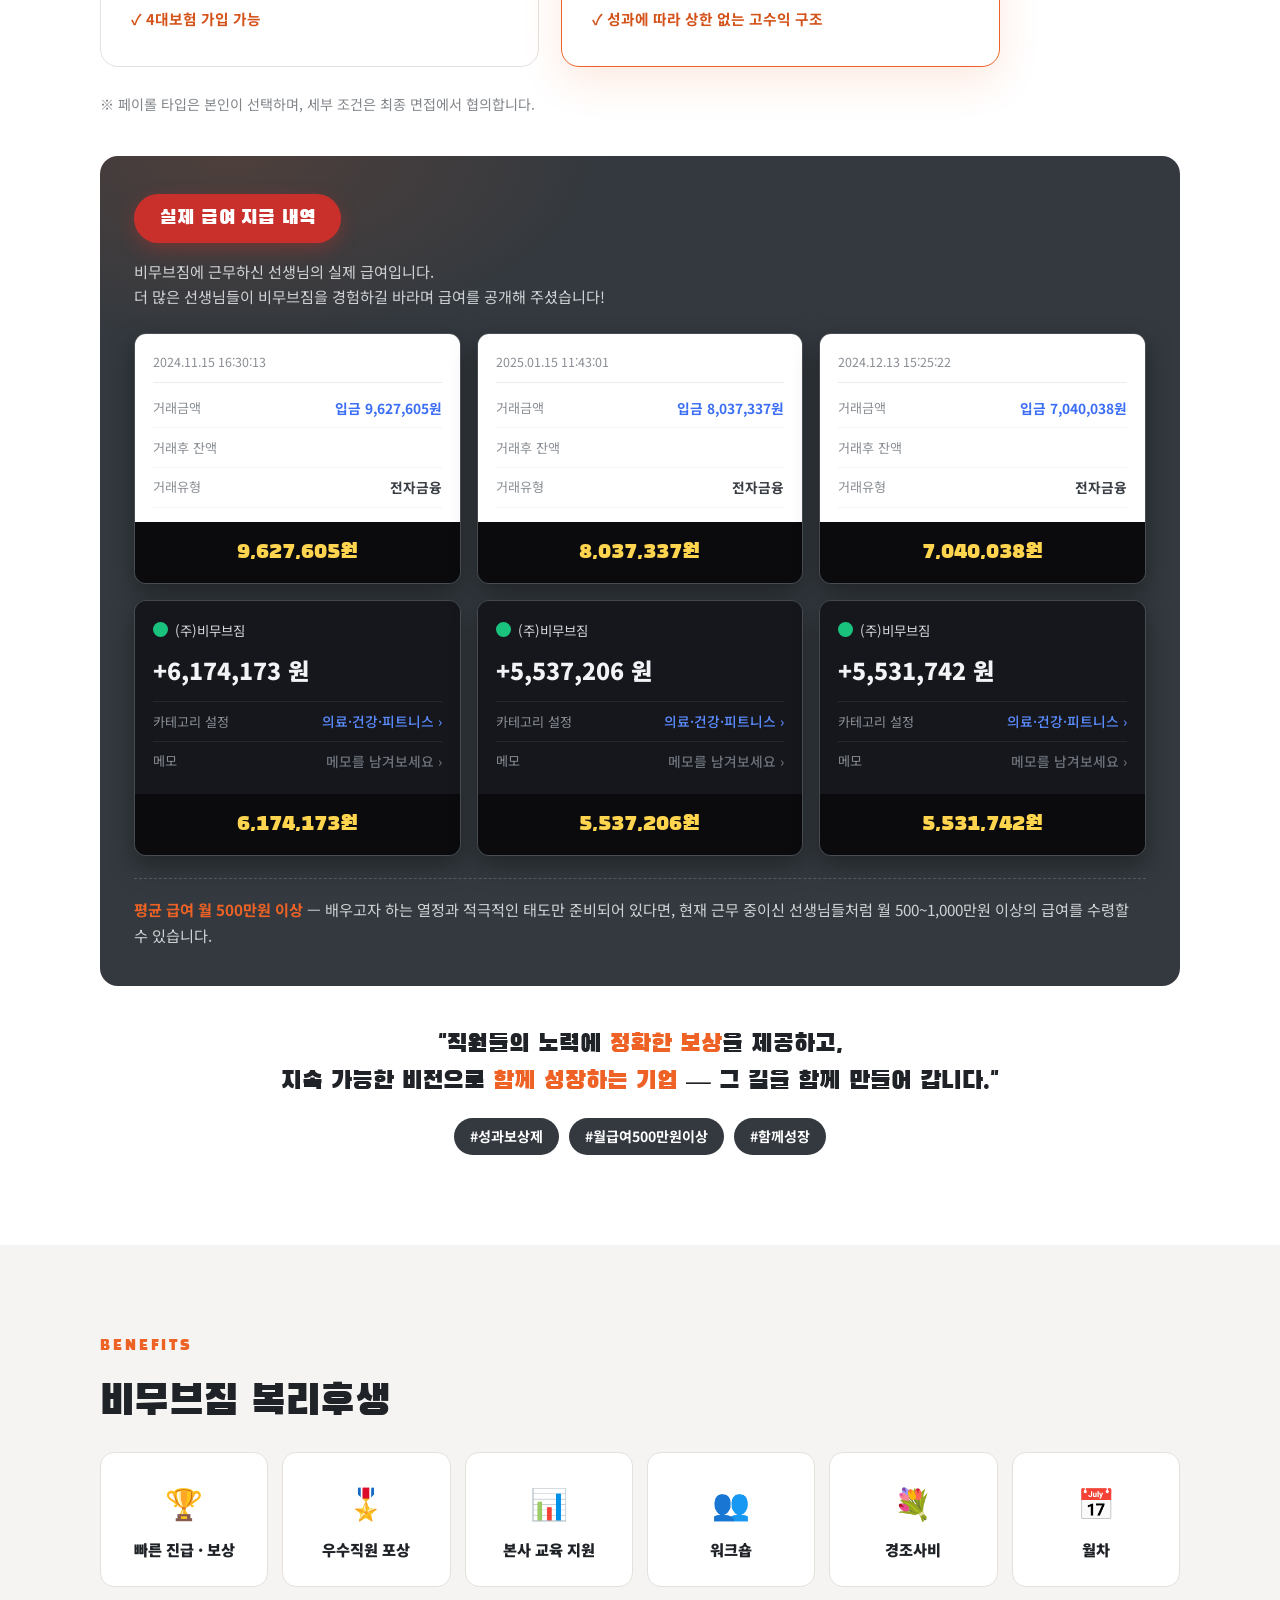
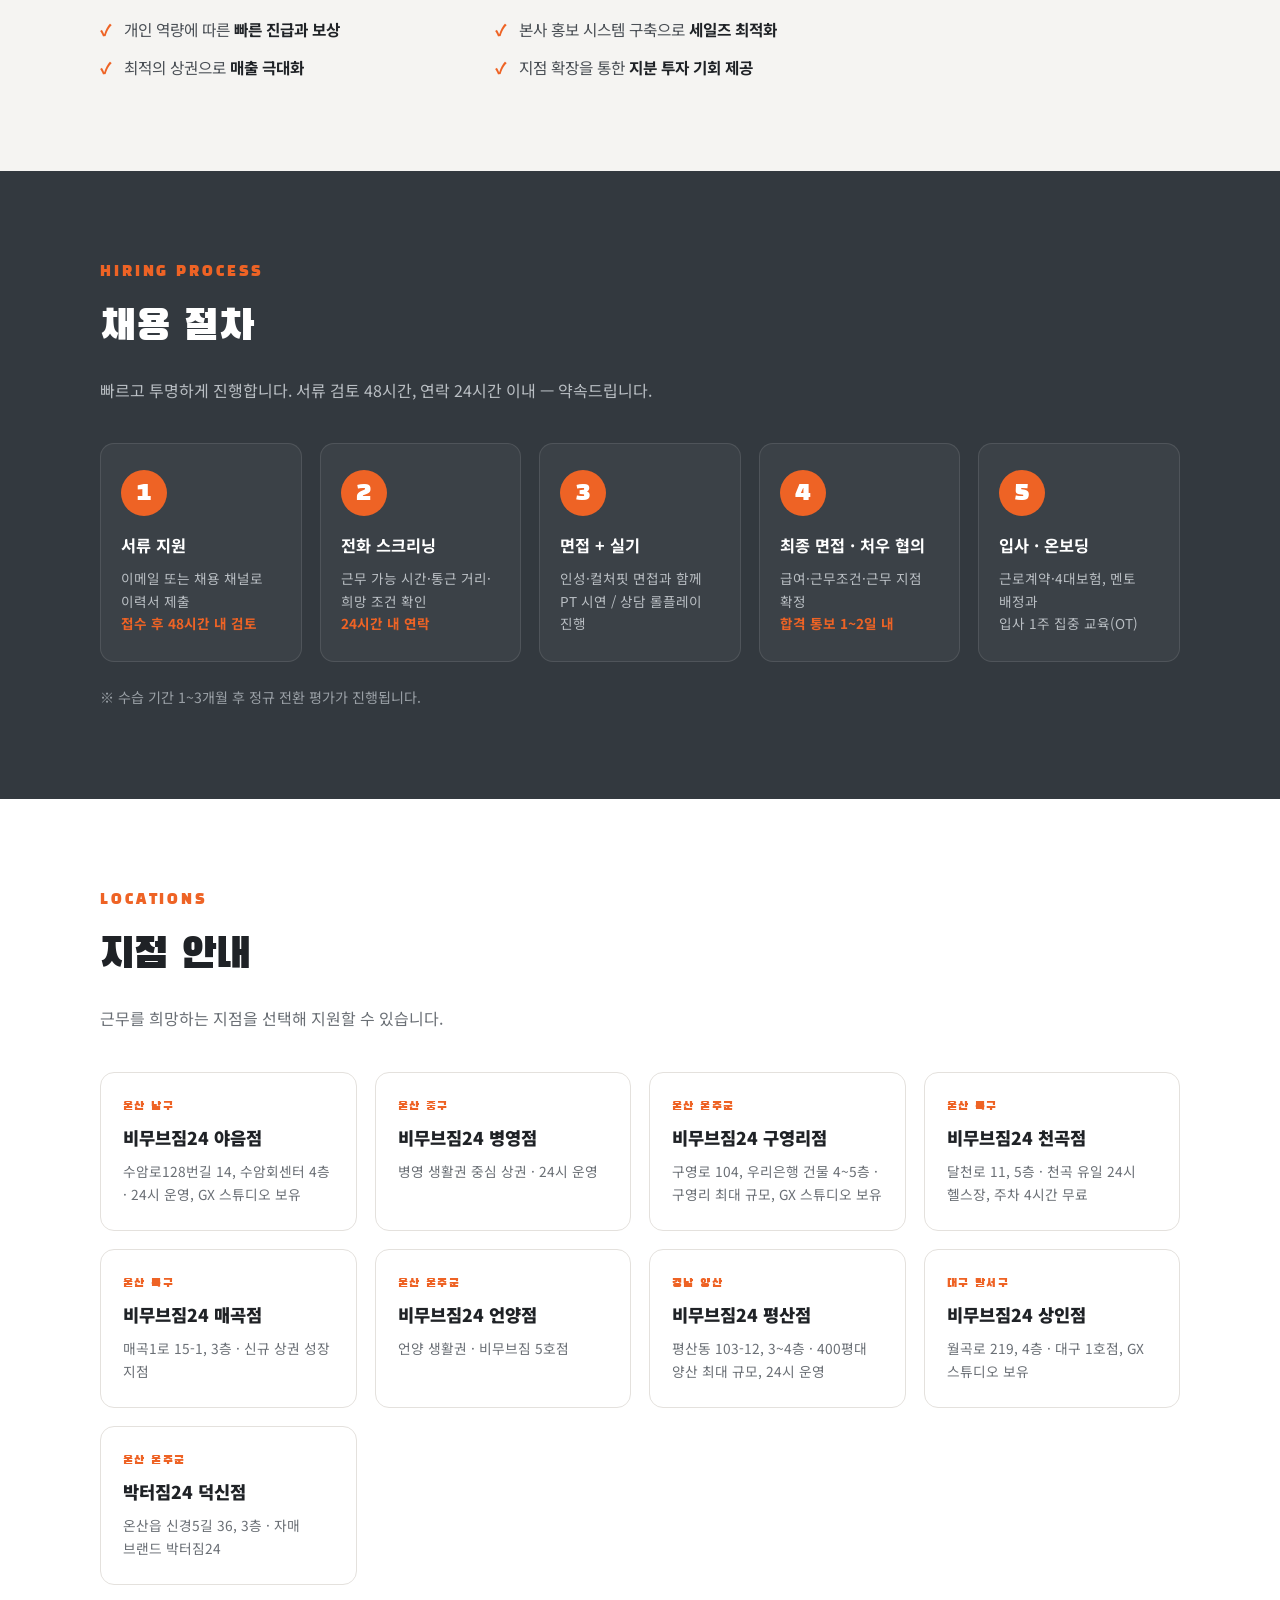
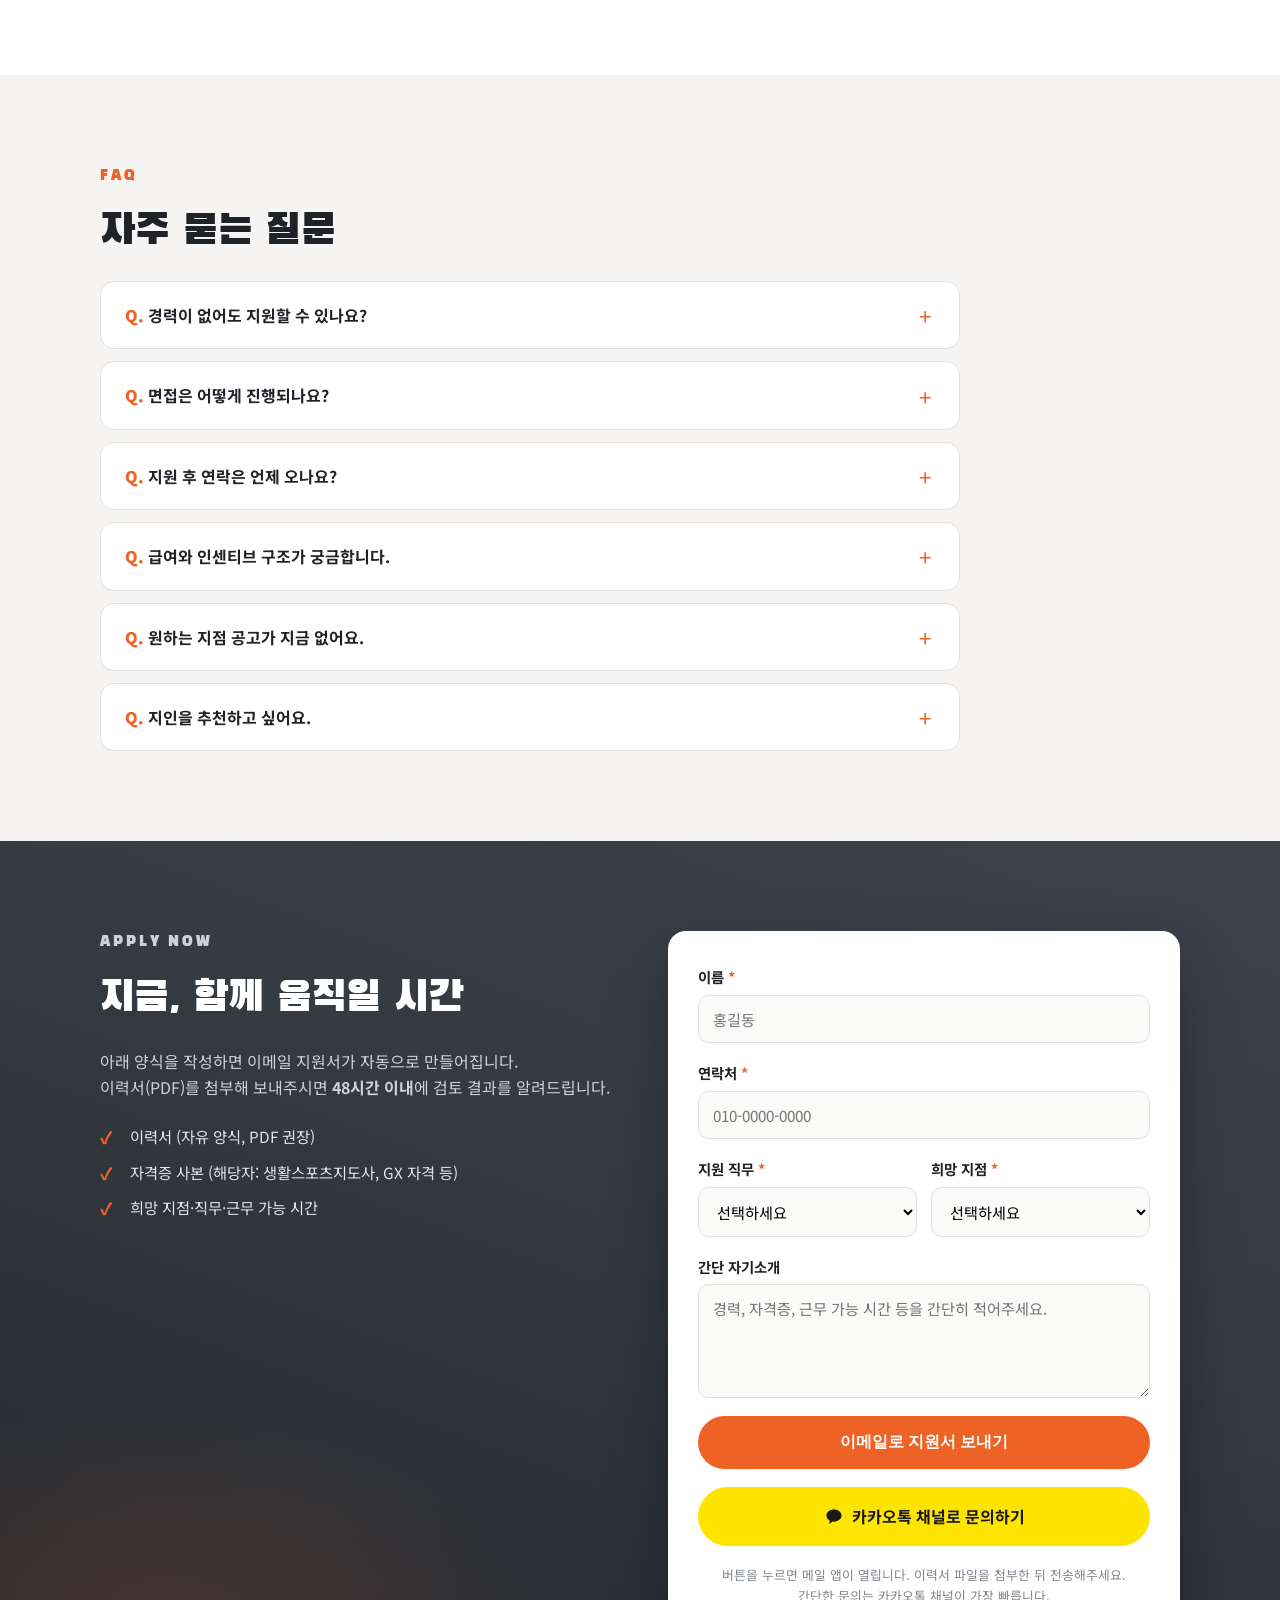
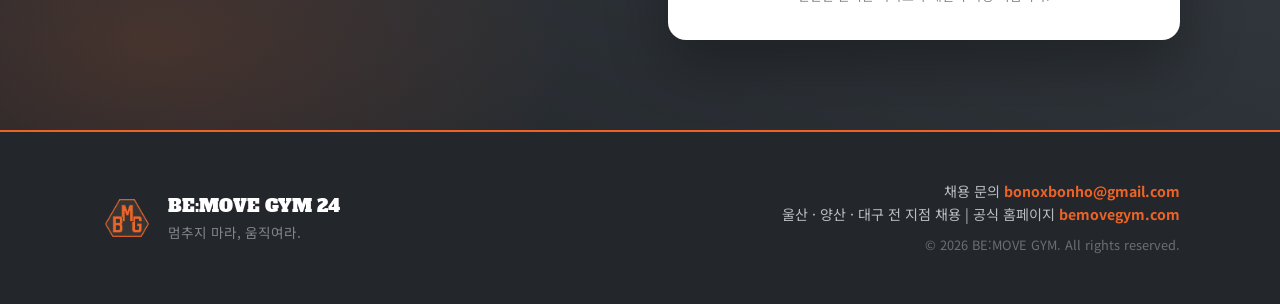
==== commit 65c40a77: "급여 인증을 캡처 스타일 카드로 재구성 + 메타 광고 배너 시안 3종 추가 - 실제 급여 지급 내역: 은행 이체 내역서 3장(거래금액·거래유형·타임스탬프) +   뱅킹앱 입금 알림" ====
--- a/index.html
+++ b/index.html
@@ -290,19 +290,81 @@
       <p class="pay-note">※ 페이롤 타입은 본인이 선택하며, 세부 조건은 최종 면접에서 협의합니다.</p>
 
       <div class="pay-proof">
-        <h3>실제 급여 지급 내역</h3>
-        <p class="proof-desc">비무브짐에 근무 중인 선생님들의 실제 급여입니다.<br class="pc-br" />
-        더 많은 선생님들이 비무브짐을 경험하길 바라며 공개해 주셨습니다.</p>
-        <ul class="proof-list">
-          <li>9,627,605<small>원</small></li>
-          <li>8,037,337<small>원</small></li>
-          <li>7,040,038<small>원</small></li>
-          <li>6,174,173<small>원</small></li>
-          <li>5,537,206<small>원</small></li>
-          <li>5,531,742<small>원</small></li>
-        </ul>
-        <p class="proof-note">배우려는 열정과 적극적인 태도만 준비되어 있다면 <strong>평균 급여 월 500만원 이상</strong> —
-        현재 근무 중인 선생님들은 월 500~1,000만원 이상의 급여를 수령하고 있습니다.</p>
+        <span class="proof-flag">실제 급여 지급 내역</span>
+        <p class="proof-desc">비무브짐에 근무하신 선생님의 실제 급여입니다.<br class="pc-br" />
+        더 많은 선생님들이 비무브짐을 경험하길 바라며 급여를 공개해 주셨습니다!</p>
+
+        <div class="proof-grid">
+          <figure class="proof-shot">
+            <div class="shot-body receipt">
+              <p class="shot-time">2024.11.15 16:30:13</p>
+              <dl>
+                <div><dt>거래금액</dt><dd class="in">입금 9,627,605원</dd></div>
+                <div><dt>거래후 잔액</dt><dd>&nbsp;</dd></div>
+                <div><dt>거래유형</dt><dd>전자금융</dd></div>
+              </dl>
+            </div>
+            <figcaption>9,627,605원</figcaption>
+          </figure>
+          <figure class="proof-shot">
+            <div class="shot-body receipt">
+              <p class="shot-time">2025.01.15 11:43:01</p>
+              <dl>
+                <div><dt>거래금액</dt><dd class="in">입금 8,037,337원</dd></div>
+                <div><dt>거래후 잔액</dt><dd>&nbsp;</dd></div>
+                <div><dt>거래유형</dt><dd>전자금융</dd></div>
+              </dl>
+            </div>
+            <figcaption>8,037,337원</figcaption>
+          </figure>
+          <figure class="proof-shot">
+            <div class="shot-body receipt">
+              <p class="shot-time">2024.12.13 15:25:22</p>
+              <dl>
+                <div><dt>거래금액</dt><dd class="in">입금 7,040,038원</dd></div>
+                <div><dt>거래후 잔액</dt><dd>&nbsp;</dd></div>
+                <div><dt>거래유형</dt><dd>전자금융</dd></div>
+              </dl>
+            </div>
+            <figcaption>7,040,038원</figcaption>
+          </figure>
+          <figure class="proof-shot">
+            <div class="shot-body bankapp">
+              <p class="shot-org"><span class="shot-dot"></span>(주)비무브짐</p>
+              <p class="shot-amt">+6,174,173 원</p>
+              <dl>
+                <div><dt>카테고리 설정</dt><dd class="link">의료·건강·피트니스 ›</dd></div>
+                <div><dt>메모</dt><dd class="dim">메모를 남겨보세요 ›</dd></div>
+              </dl>
+            </div>
+            <figcaption>6,174,173원</figcaption>
+          </figure>
+          <figure class="proof-shot">
+            <div class="shot-body bankapp">
+              <p class="shot-org"><span class="shot-dot"></span>(주)비무브짐</p>
+              <p class="shot-amt">+5,537,206 원</p>
+              <dl>
+                <div><dt>카테고리 설정</dt><dd class="link">의료·건강·피트니스 ›</dd></div>
+                <div><dt>메모</dt><dd class="dim">메모를 남겨보세요 ›</dd></div>
+              </dl>
+            </div>
+            <figcaption>5,537,206원</figcaption>
+          </figure>
+          <figure class="proof-shot">
+            <div class="shot-body bankapp">
+              <p class="shot-org"><span class="shot-dot"></span>(주)비무브짐</p>
+              <p class="shot-amt">+5,531,742 원</p>
+              <dl>
+                <div><dt>카테고리 설정</dt><dd class="link">의료·건강·피트니스 ›</dd></div>
+                <div><dt>메모</dt><dd class="dim">메모를 남겨보세요 ›</dd></div>
+              </dl>
+            </div>
+            <figcaption>5,531,742원</figcaption>
+          </figure>
+        </div>
+
+        <p class="proof-note"><strong>평균 급여 월 500만원 이상</strong> — 배우고자 하는 열정과 적극적인 태도만 준비되어 있다면,
+        현재 근무 중이신 선생님들처럼 월 500~1,000만원 이상의 급여를 수령할 수 있습니다.</p>
       </div>
 
       <blockquote class="pay-vision">
--- a/css/style.css
+++ b/css/style.css
@@ -425,22 +425,74 @@
     var(--charcoal);
   color: var(--white); padding: 38px 34px;
 }
-.pay-proof h3 {
+.proof-flag {
+  display: inline-block;
+  background: #c9302c; color: var(--white);
   font-family: var(--font-display); font-weight: 400;
-  font-size: 1.5rem; margin-bottom: 10px;
-}
-.proof-desc { color: #cfd2d5; font-size: 0.95rem; margin-bottom: 22px; }
-.proof-list { display: flex; flex-wrap: wrap; gap: 12px; }
-.proof-list li {
+  font-size: 1.25rem; letter-spacing: 0.02em;
+  padding: 8px 26px; border-radius: 999px;
+  box-shadow: 0 6px 18px rgba(201, 48, 44, 0.35);
+  margin-bottom: 16px;
+}
+.proof-desc { color: #cfd2d5; font-size: 0.95rem; margin-bottom: 24px; }
+
+/* 이체 내역·뱅킹앱 캡처 재현 카드 */
+.proof-grid {
+  display: grid; grid-template-columns: repeat(3, 1fr); gap: 16px;
+}
+.proof-shot {
+  border-radius: 12px; overflow: hidden;
+  border: 1px solid rgba(255, 255, 255, 0.1);
+  box-shadow: 0 10px 26px rgba(0, 0, 0, 0.35);
+  display: flex; flex-direction: column;
+}
+.shot-body { padding: 18px 18px 14px; flex: 1; }
+.shot-body dl { display: flex; flex-direction: column; }
+.shot-body dl div {
+  display: flex; justify-content: space-between; align-items: center;
+  gap: 10px; padding: 8px 0;
+}
+.shot-body dt { font-size: 0.82rem; }
+.shot-body dd { font-size: 0.86rem; font-weight: 700; font-variant-numeric: tabular-nums; }
+
+/* 이체 내역서 스타일 (밝은 카드) */
+.shot-body.receipt { background: #ffffff; color: #3a3f45; }
+.shot-time {
+  font-size: 0.78rem; color: #8a8f95;
+  border-bottom: 1px solid #ececec; padding-bottom: 9px; margin-bottom: 6px;
+}
+.shot-body.receipt dl div { border-bottom: 1px solid #f4f4f4; }
+.shot-body.receipt dt { color: #8a8f95; }
+.shot-body.receipt .in { color: #3b6ef5; }
+
+/* 뱅킹앱 입금 알림 스타일 (어두운 카드) */
+.shot-body.bankapp { background: #15171d; color: #f2f3f5; }
+.shot-org {
+  display: flex; align-items: center; gap: 7px;
+  font-size: 0.84rem; color: #d7d9dd;
+}
+.shot-dot {
+  width: 15px; height: 15px; border-radius: 50%;
+  background: #19c37d; flex: none;
+}
+.shot-amt {
+  font-size: 1.45rem; font-weight: 900;
+  font-variant-numeric: tabular-nums;
+  margin: 10px 0 12px;
+}
+.shot-body.bankapp dl div { border-top: 1px solid rgba(255, 255, 255, 0.07); }
+.shot-body.bankapp dt { color: #8a8f95; }
+.shot-body.bankapp .link { color: #5b8cff; font-weight: 500; }
+.shot-body.bankapp .dim { color: #6d727a; font-weight: 500; }
+
+/* 카드 하단 노란 금액 띠 */
+.proof-shot figcaption {
+  background: #0b0b0d; color: #ffd54f;
   font-family: var(--font-display); font-weight: 400;
   font-variant-numeric: tabular-nums;
-  font-size: clamp(1.15rem, 2.2vw, 1.5rem);
-  color: var(--orange);
-  background: rgba(0, 0, 0, 0.28);
-  border: 1px solid rgba(238, 99, 37, 0.35);
-  border-radius: 12px; padding: 12px 20px;
-}
-.proof-list small { font-size: 0.65em; color: #e2e4e6; margin-left: 2px; }
+  font-size: 1.4rem; text-align: center;
+  padding: 12px 8px;
+}
 .proof-note {
   margin-top: 22px; font-size: 0.95rem; color: #cfd2d5;
   border-top: 1px dashed rgba(255, 255, 255, 0.18); padding-top: 18px;
@@ -655,6 +707,7 @@
   .about-grid, .culture-grid { grid-template-columns: repeat(2, 1fr); }
   .process-steps { grid-template-columns: repeat(2, 1fr); }
   .benefit-grid { grid-template-columns: repeat(3, 1fr); }
+  .proof-grid { grid-template-columns: repeat(2, 1fr); }
   .location-grid { grid-template-columns: repeat(2, 1fr); }
   .apply-inner { grid-template-columns: 1fr; gap: 40px; }
   .footer-inner { flex-direction: column; text-align: center; }
@@ -679,6 +732,7 @@
   .pay-grid { grid-template-columns: 1fr; }
   .benefit-grid { grid-template-columns: repeat(2, 1fr); }
   .benefit-lines { grid-template-columns: 1fr; }
+  .proof-grid { grid-template-columns: 1fr; }
   .growth-steps { flex-direction: column; }
   .growth-steps li, .growth-steps li:first-child {
     clip-path: none; border-radius: 10px; padding: 16px 20px;
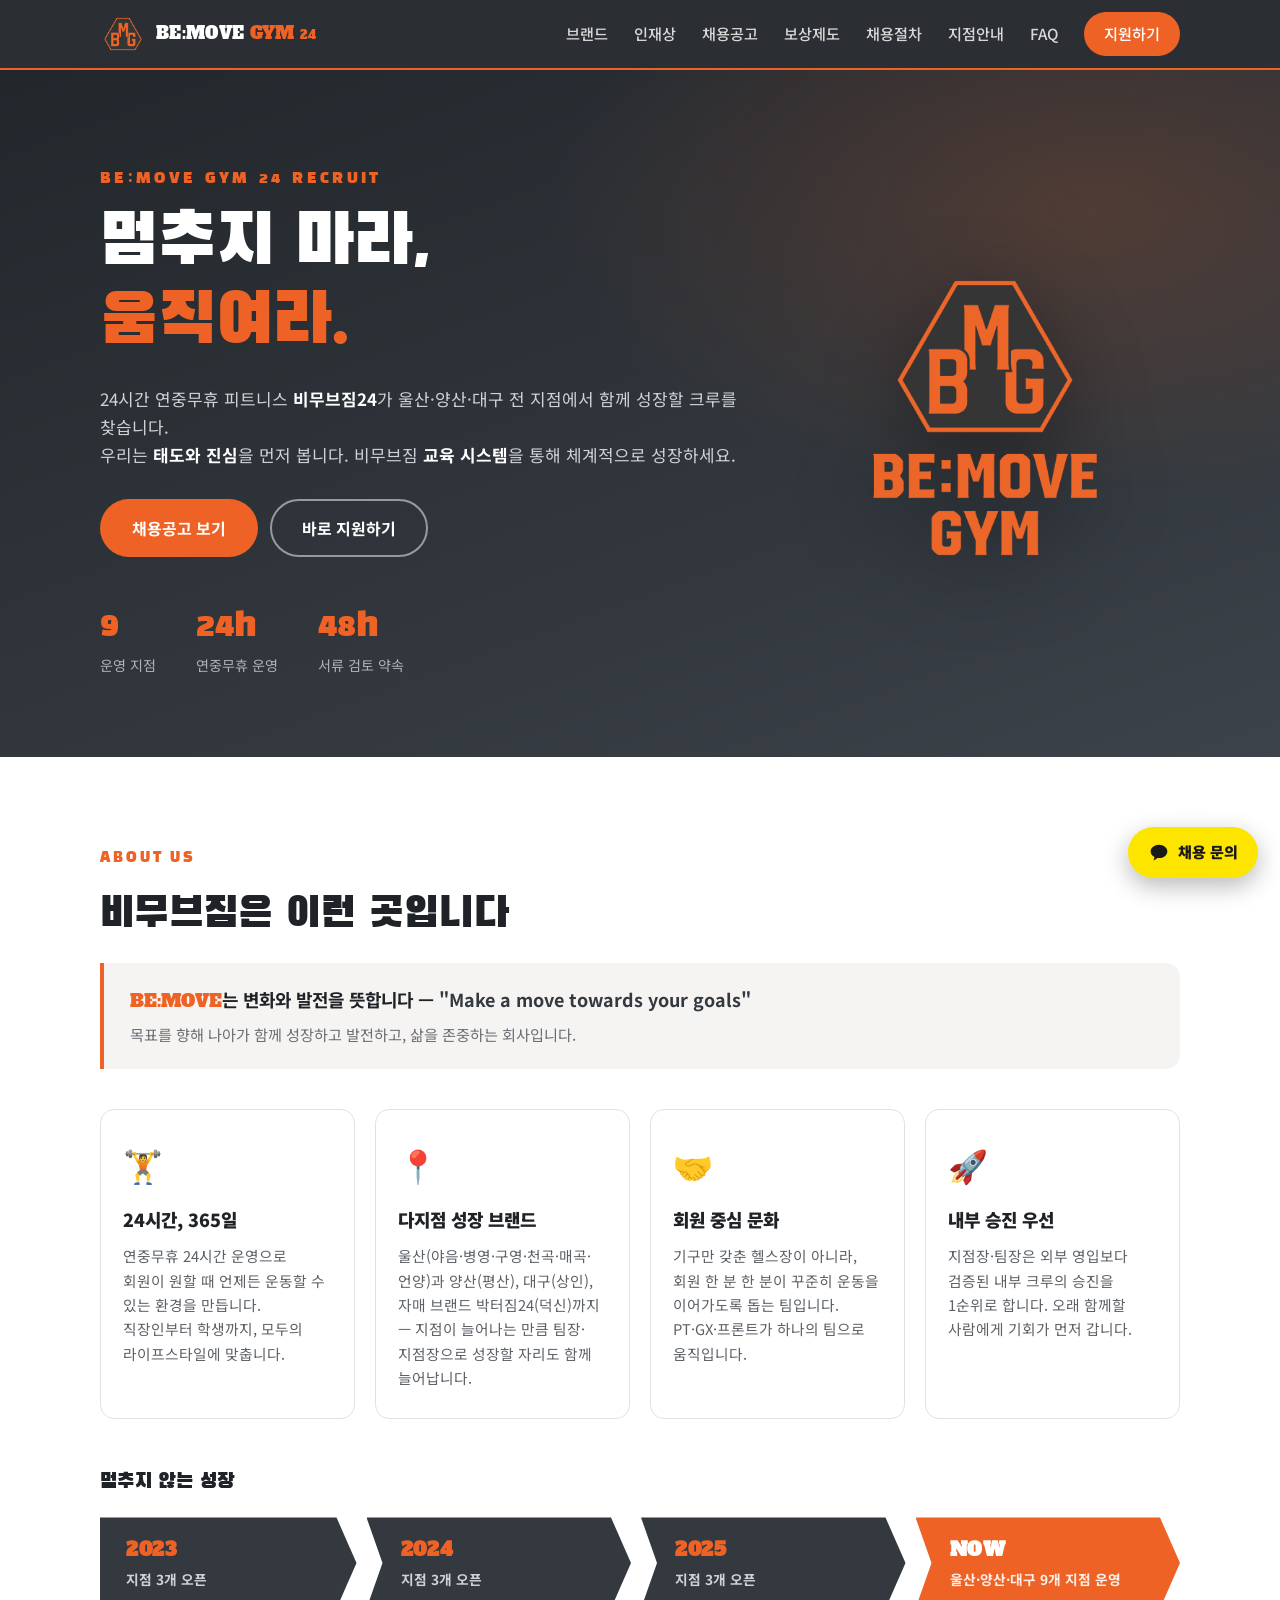
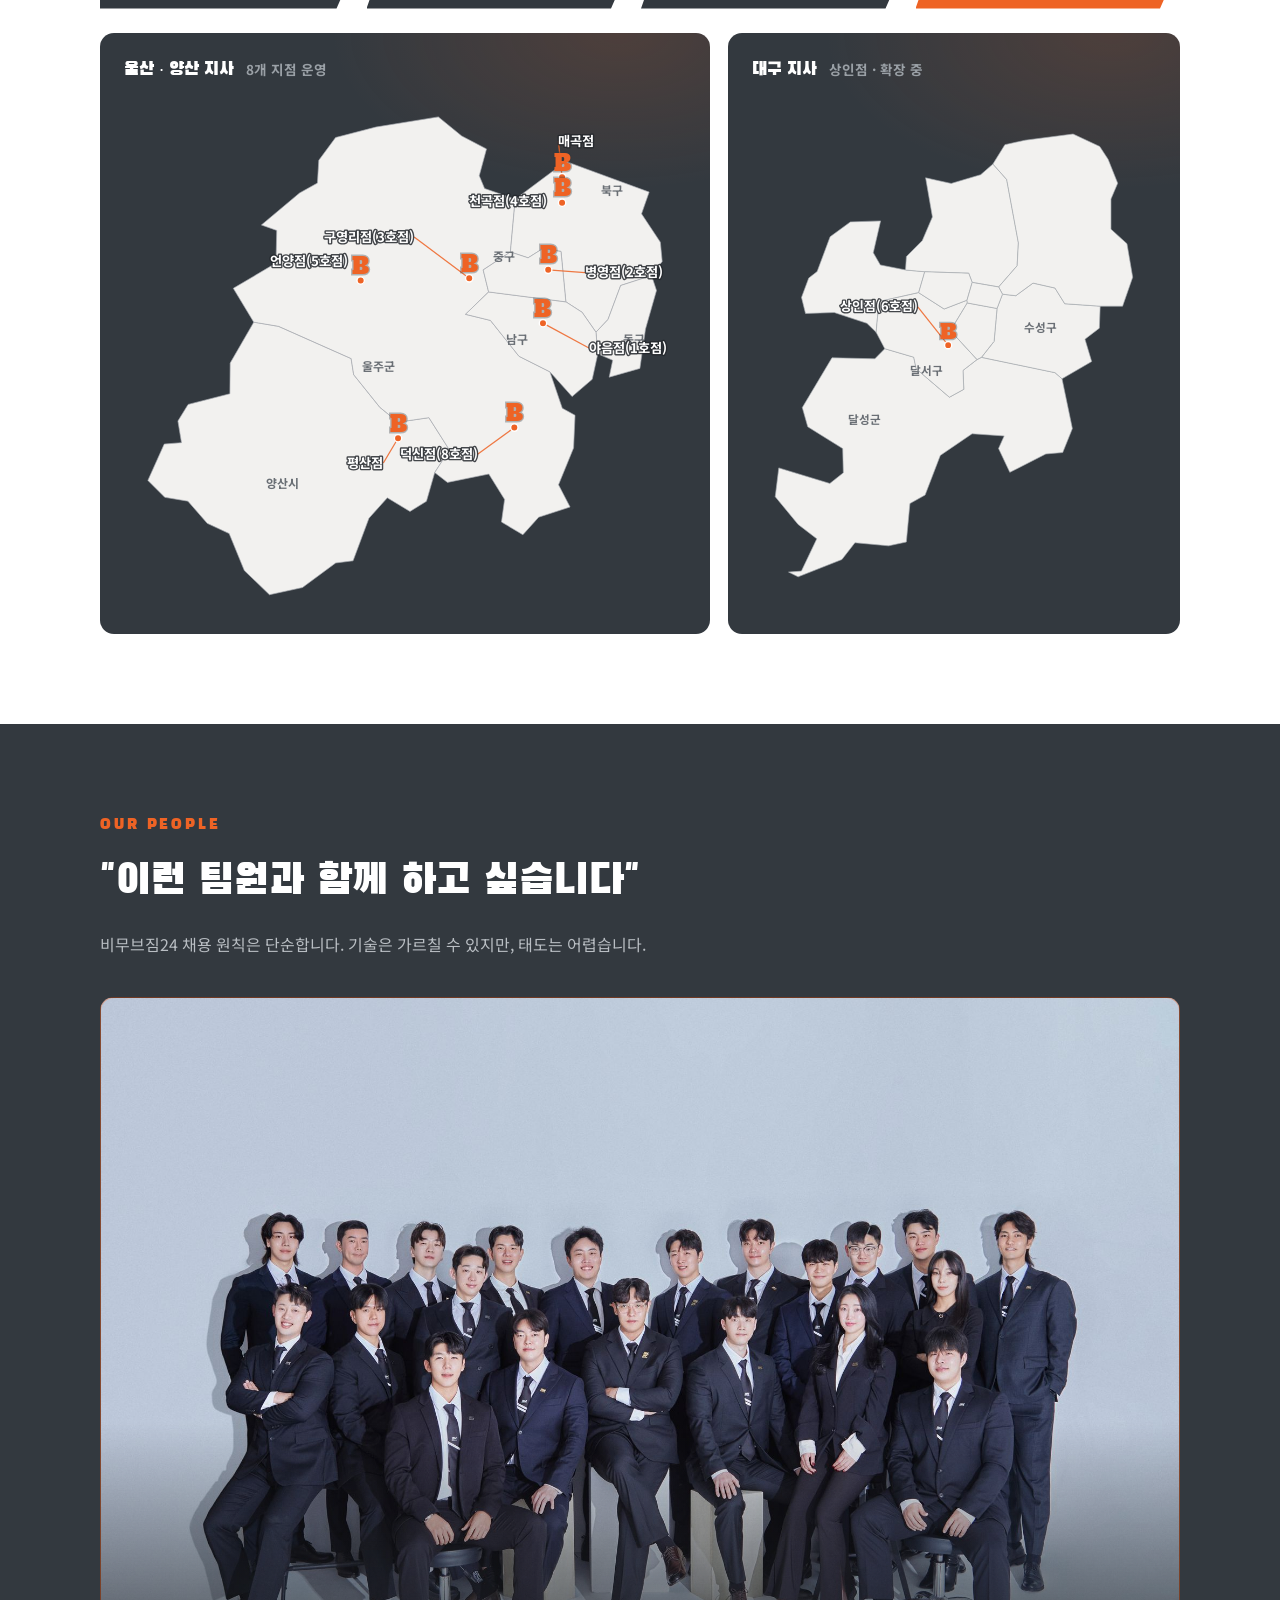
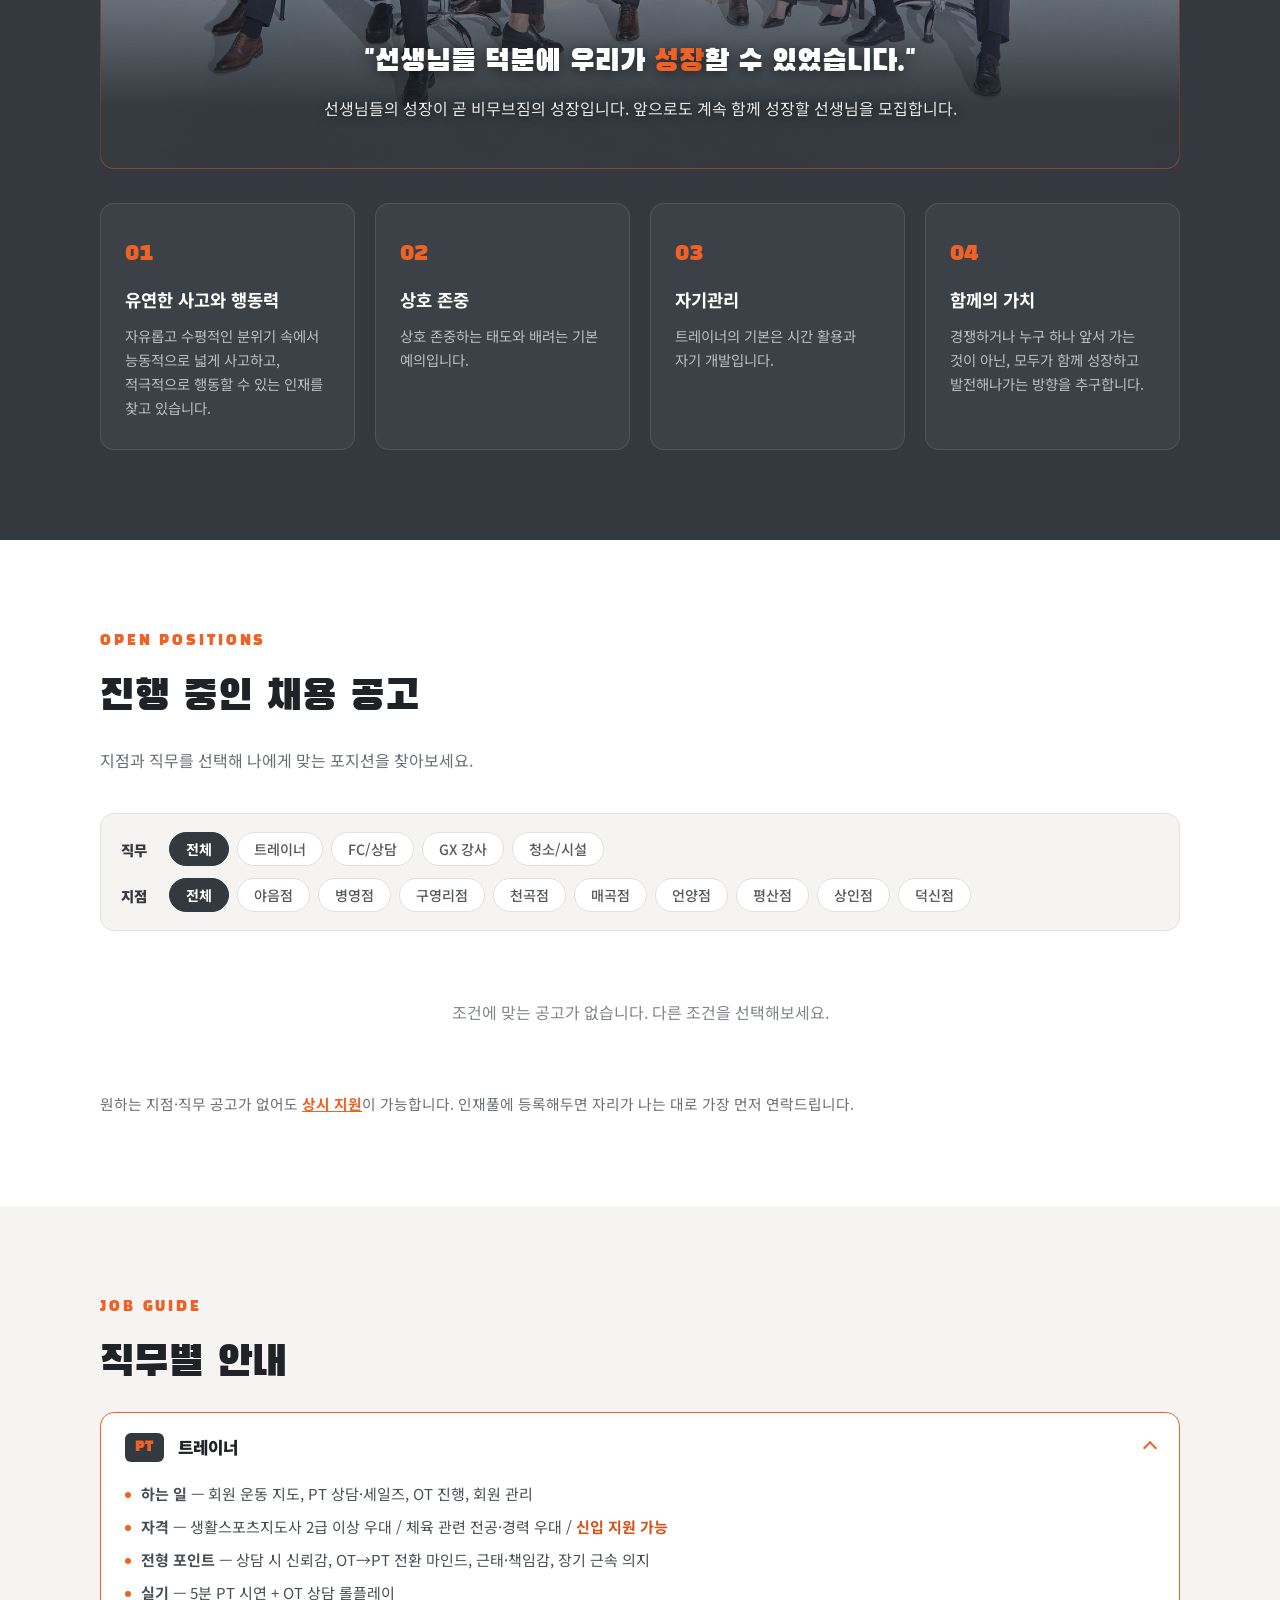
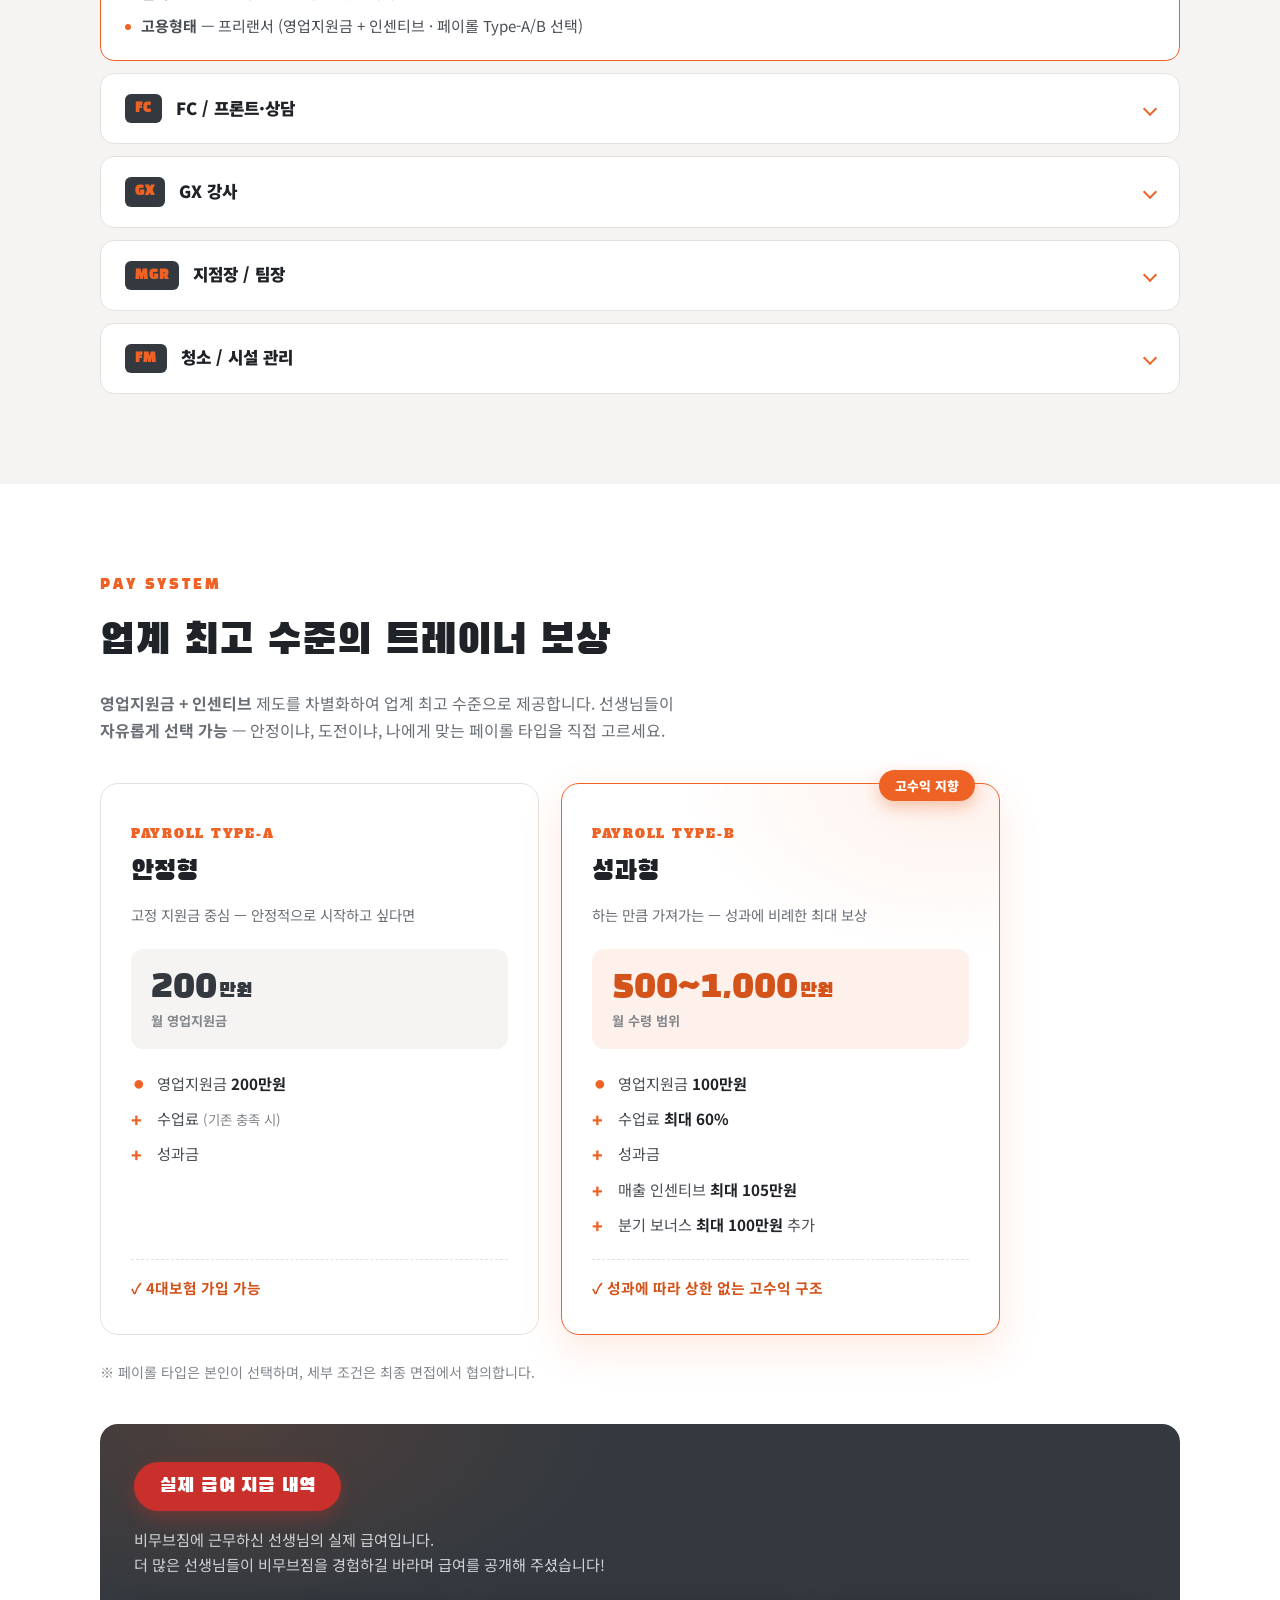
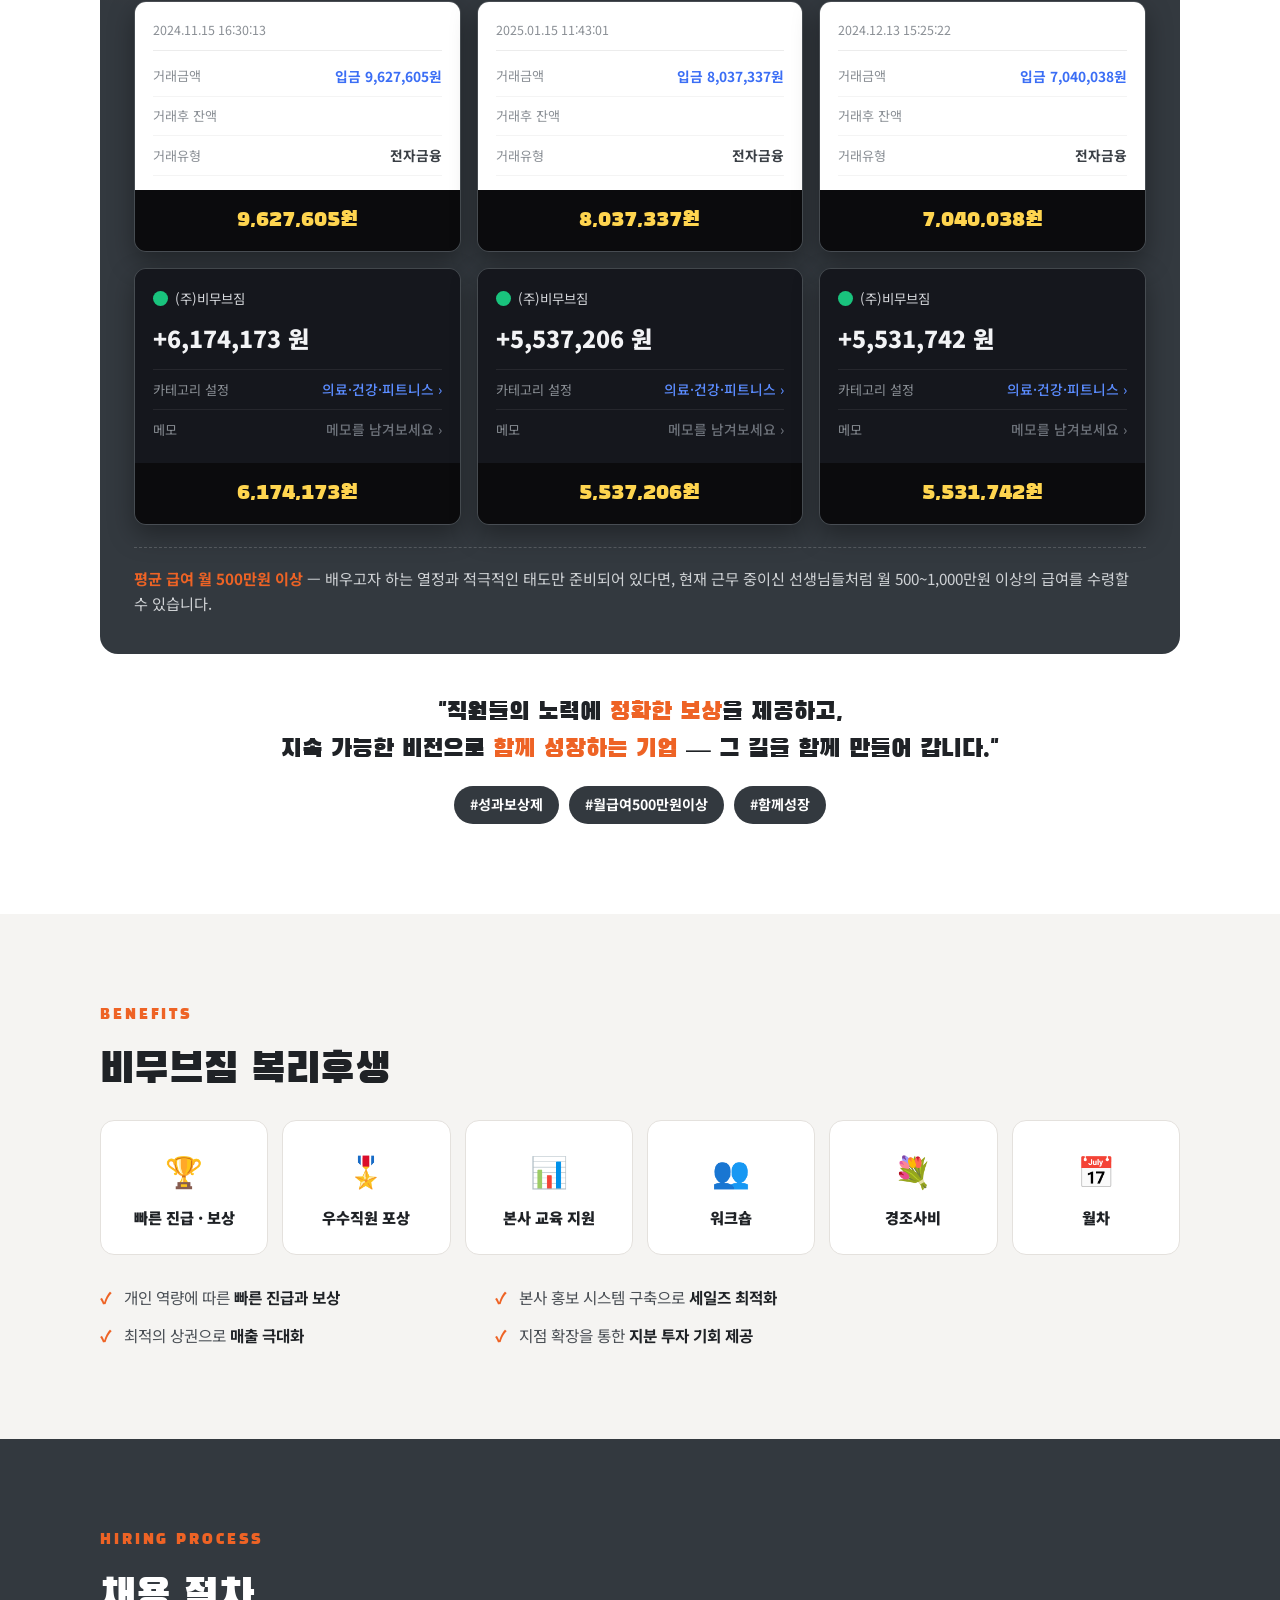
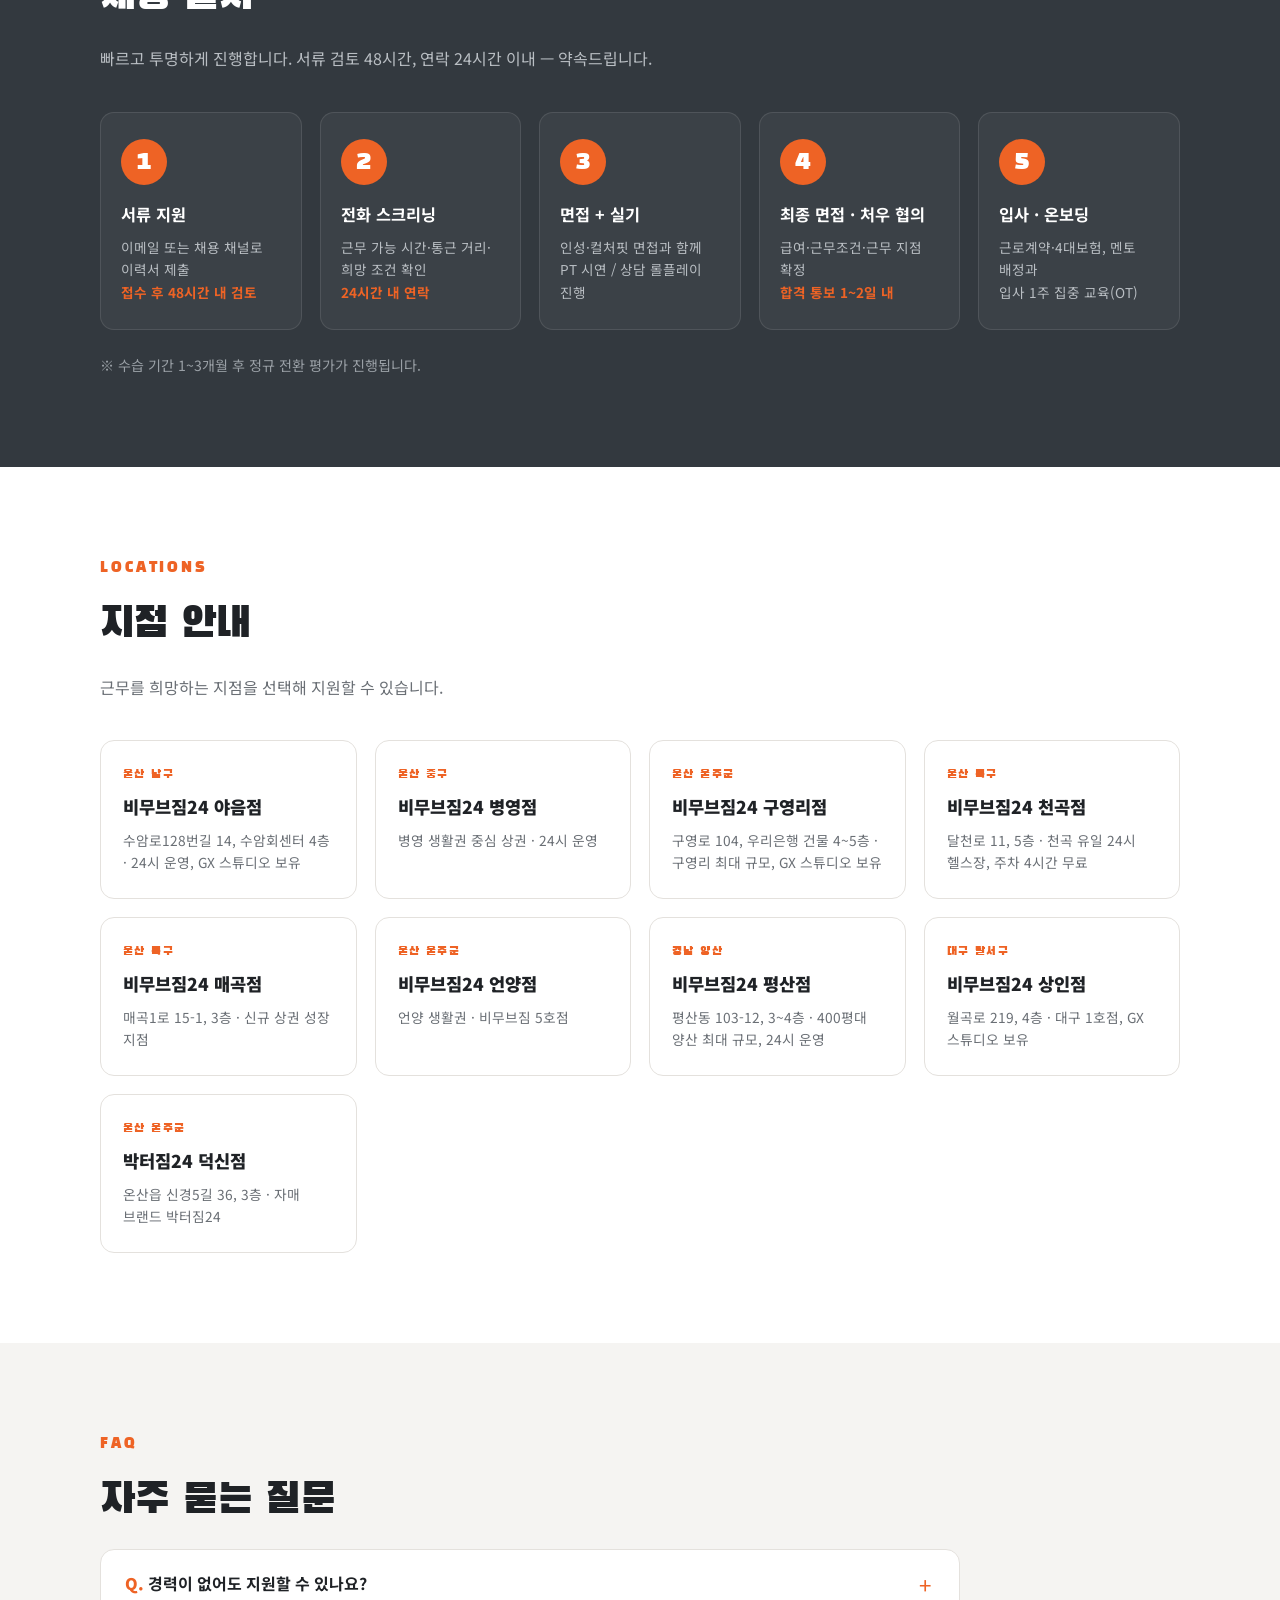
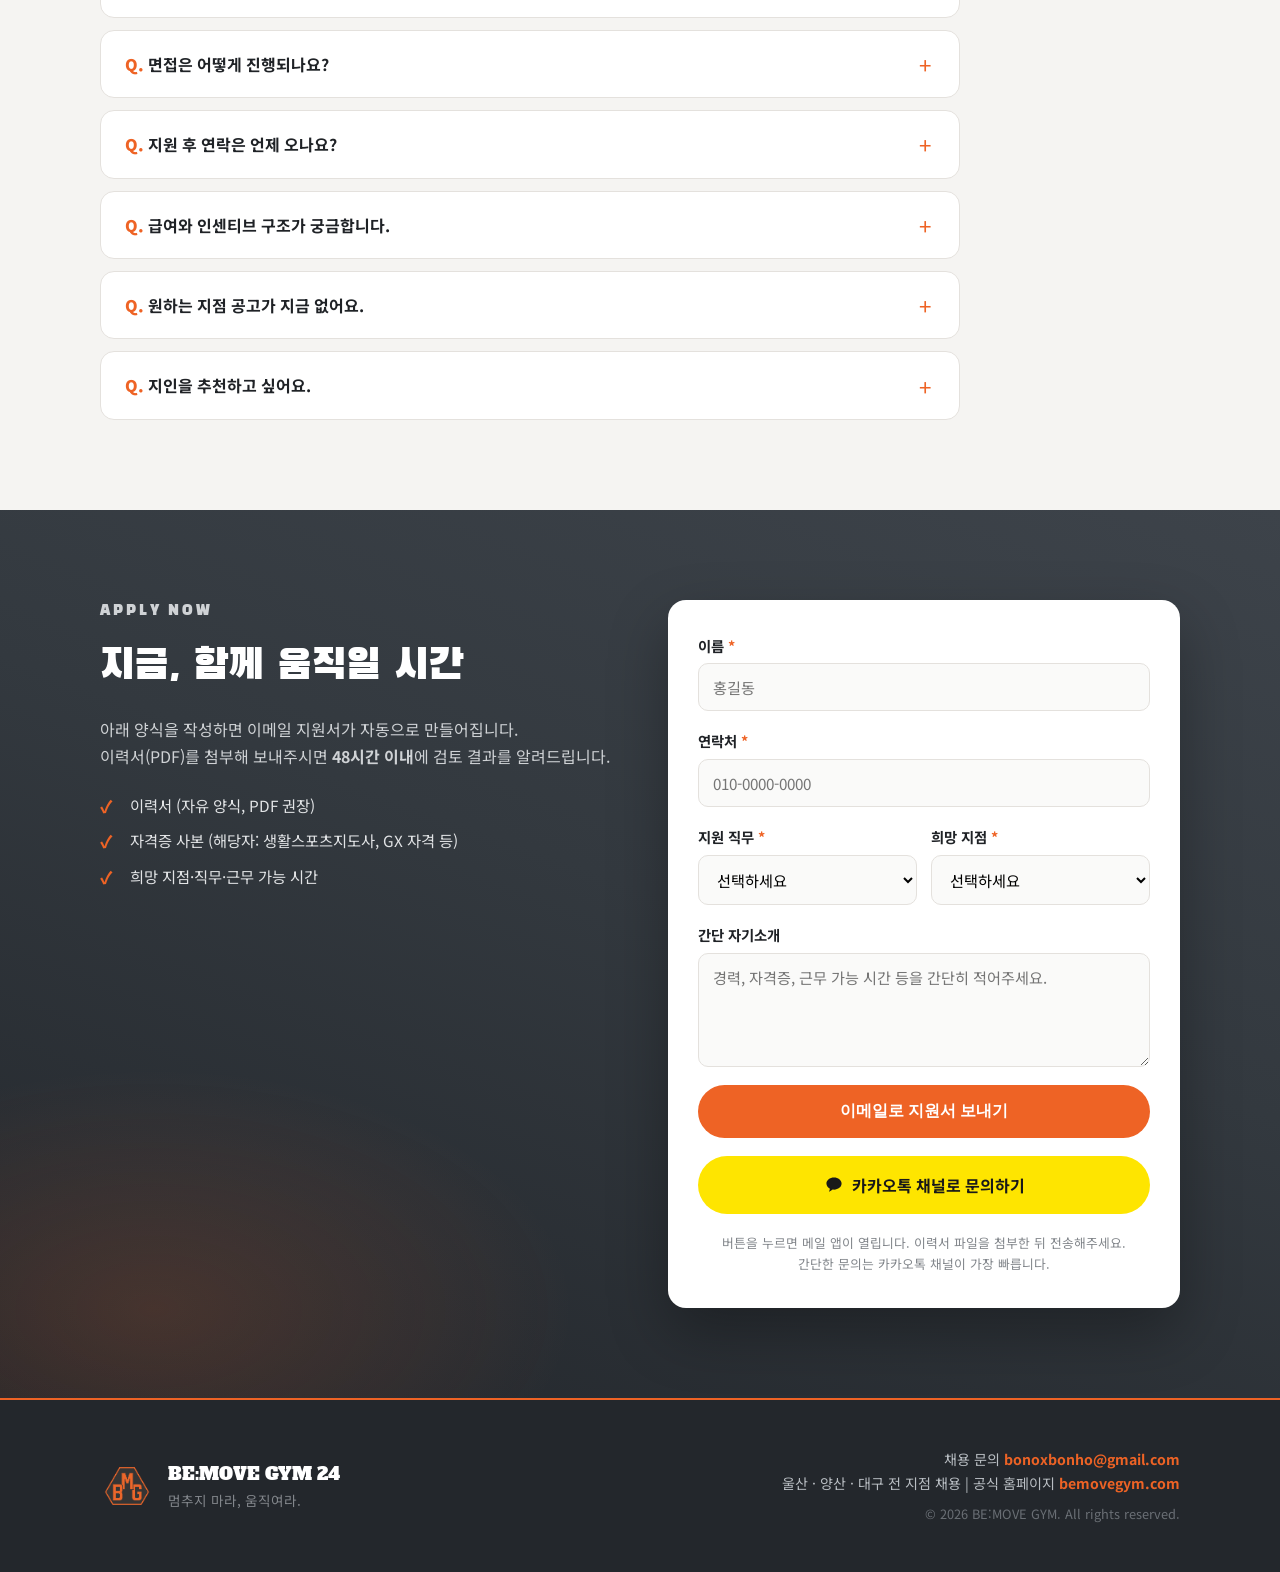
==== commit b5d560a5: "성장 섹션에 울산·양산/대구 지점 지도 추가 - 행정구역 실측 지형(SVG)으로 지점 위치를 직관적으로 표시 - 울산·양산 지사(8개 지점)와 대구 지사(상인점) 두 장의 다크 지" ====
--- a/index.html
+++ b/index.html
@@ -106,6 +106,17 @@
           <li><strong>2025</strong><span>지점 3개 오픈</span></li>
           <li class="now"><strong>NOW</strong><span>울산·양산·대구 9개 지점 운영</span></li>
         </ol>
+        
+        <div class="growth-maps">
+          <figure class="map-card">
+            <figcaption><strong>울산 · 양산 지사</strong><span>8개 지점 운영</span></figcaption>
+            <svg viewBox="0 0 612 572" role="img" xmlns="http://www.w3.org/2000/svg"><g class="land"><path d="M141.3,249.5L168.3,254.1L247.3,289.2L250.1,306.7L278.6,342.3L298.4,358.4L332.0,353.5L354.3,388.6L338.3,413.3L329.3,444.6L311.4,455.6L286.7,440.8L266.7,463.0L249.4,509.4L230.5,511.7L194.3,538.5L158.4,546.3L131.0,520.0L114.5,479.7L90.6,468.6L69.6,444.4L44.4,440.3L26.0,421.8L43.8,382.3L62.6,380.7L58.7,357.2L69.8,339.1L115.3,327.5L115.6,294.1L141.3,249.5Z"/><path d="M426.0,115.6L420.7,173.1L391.1,192.6L397.0,216.6L371.8,241.0L399.0,247.6L430.1,286.7L463.7,303.6L477.2,343.2L491.1,350.9L489.5,386.5L473.1,426.6L485.7,450.8L451.5,461.9L434.3,481.0L411.0,467.1L414.4,442.5L397.2,414.9L352.2,424.0L338.3,413.3L354.3,388.6L332.0,353.5L298.4,358.4L278.6,342.3L250.1,306.7L247.3,289.2L168.3,254.1L141.3,249.5L119.0,212.7L165.5,185.2L166.3,149.6L149.6,143.7L191.2,108.8L210.6,98.1L212.1,73.3L230.4,48.5L274.3,37.1L342.3,26.0L367.7,46.8L394.7,60.9L386.8,90.1L392.6,104.0L426.0,115.6Z"/><path d="M571.8,107.9L563.5,131.6L584.0,162.4L586.0,183.4L574.4,198.8L540.8,209.6L527.0,246.6L513.9,260.4L498.8,238.8L481.1,227.4L475.8,172.5L456.1,169.3L440.0,179.5L420.7,173.1L426.0,115.6L481.1,74.5L571.8,107.9Z"/><path d="M515.9,284.0L513.9,260.4L527.0,246.6L540.8,209.6L574.4,198.8L579.8,215.0L567.8,257.1L561.7,299.9L528.3,309.4L532.1,291.0L515.9,284.0Z"/><path d="M481.1,227.4L498.8,238.8L513.9,260.4L515.9,284.0L509.8,311.8L487.9,330.6L463.7,303.6L430.1,286.7L399.0,247.6L371.8,241.0L397.0,216.6L481.1,227.4Z"/><path d="M397.0,216.6L391.1,192.6L420.7,173.1L440.0,179.5L456.1,169.3L475.8,172.5L481.1,227.4L397.0,216.6Z"/></g><text class="d-label" x="276.6" y="302.8" text-anchor="middle">울주군</text><text class="d-label" x="531.8" y="111.3" text-anchor="middle">북구</text><text class="d-label" x="413.7" y="183.3" text-anchor="middle">중구</text><text class="d-label" x="427.8" y="273.8" text-anchor="middle">남구</text><text class="d-label" x="555.4" y="273.8" text-anchor="middle">동구</text><text class="d-label" x="172.7" y="430.5" text-anchor="middle">양산시</text><circle class="m-dot" cx="257.7" cy="204.2" r="4"/><text class="m-b" x="257.7" y="197.2" text-anchor="middle">B</text><text class="m-label" x="243.7" y="188.2" text-anchor="end">언양점(5호점)</text><line class="m-line" x1="375.9" y1="201.8" x2="315.9" y2="156.8"/><circle class="m-dot" cx="375.9" cy="201.8" r="4"/><text class="m-b" x="375.9" y="194.8" text-anchor="middle">B</text><text class="m-label" x="315.9" y="161.8" text-anchor="end">구영리점(3호점)</text><line class="m-line" x1="477.0" y1="91.6" x2="473.0" y2="52.599999999999994"/><circle class="m-dot" cx="477.0" cy="91.6" r="4"/><text class="m-b" x="477.0" y="84.6" text-anchor="middle">B</text><text class="m-label" x="473.0" y="57.599999999999994" text-anchor="start">매곡점</text><circle class="m-dot" cx="477.0" cy="119.4" r="4"/><text class="m-b" x="477.0" y="112.4" text-anchor="middle">B</text><text class="m-label" x="461.0" y="123.4" text-anchor="end">천곡점(4호점)</text><line class="m-line" x1="461.9" y1="192.5" x2="501.9" y2="195.5"/><circle class="m-dot" cx="461.9" cy="192.5" r="4"/><text class="m-b" x="461.9" y="185.5" text-anchor="middle">B</text><text class="m-label" x="501.9" y="200.5" text-anchor="start">병영점(2호점)</text><line class="m-line" x1="456.2" y1="250.6" x2="506.2" y2="277.6"/><circle class="m-dot" cx="456.2" cy="250.6" r="4"/><text class="m-b" x="456.2" y="243.6" text-anchor="middle">B</text><text class="m-label" x="506.2" y="282.6" text-anchor="start">야음점(1호점)</text><line class="m-line" x1="425.0" y1="364.3" x2="385.0" y2="393.3"/><circle class="m-dot" cx="425.0" cy="364.3" r="4"/><text class="m-b" x="425.0" y="357.3" text-anchor="middle">B</text><text class="m-label" x="385.0" y="398.3" text-anchor="end">덕신점(8호점)</text><line class="m-line" x1="298.4" y1="375.9" x2="282.4" y2="402.9"/><circle class="m-dot" cx="298.4" cy="375.9" r="4"/><text class="m-b" x="298.4" y="368.9" text-anchor="middle">B</text><text class="m-label" x="282.4" y="407.9" text-anchor="end">평산점</text></svg>
+          </figure>
+          <figure class="map-card">
+            <figcaption><strong>대구 지사</strong><span>상인점 · 확장 중</span></figcaption>
+            <svg viewBox="0 0 452 548" role="img" xmlns="http://www.w3.org/2000/svg"><g class="land"><path d="M251.8,278.4L256.8,275.9L339.1,293.0L346.9,299.9L358.5,355.6L347.7,382.4L328.8,384.0L288.5,404.6L275.9,377.9L282.2,363.8L246.3,361.4L210.7,385.6L193.7,430.0L176.7,439.5L172.7,482.5L152.9,486.8L115.2,483.3L100.6,502.1L51.6,521.5L40.9,516.2L55.3,515.1L72.5,479.0L51.6,462.8L26.0,431.8L30.0,399.6L87.1,417.0L102.2,405.1L101.5,378.0L62.4,353.6L56.3,332.1L89.5,276.4L137.5,277.5L148.6,266.2L181.0,275.7L183.7,288.7L220.9,320.5L237.0,311.7L236.1,290.5L251.8,278.4ZM171.8,178.1L193.3,180.1L186.5,203.5L142.1,213.4L138.9,247.8L128.6,237.8L92.0,225.7L59.9,226.8L55.4,208.8L63.5,187.2L72.9,179.9L87.4,141.0L110.1,124.3L143.9,123.2L135.7,158.8L143.6,172.5L171.8,178.1Z"/><path d="M240.9,215.0L222.1,246.0L251.8,278.4L236.1,290.5L237.0,311.7L220.9,320.5L183.7,288.7L181.0,275.7L148.6,266.2L138.9,247.8L142.1,213.4L186.5,203.5L215.0,221.8L240.6,211.9L240.9,215.0Z"/><path d="M389.6,218.6L388.7,243.2L372.6,255.5L380.1,280.6L346.9,299.9L339.1,293.0L256.8,275.9L270.9,258.0L274.2,221.2L280.3,205.2L295.2,206.9L314.5,192.8L339.0,198.3L350.0,215.9L389.6,218.6Z"/><path d="M269.6,59.6L285.0,76.9L298.1,147.8L296.7,173.4L276.0,197.1L246.4,192.0L242.5,181.7L193.3,180.1L171.8,178.1L172.8,163.1L190.6,145.2L201.9,118.7L194.3,75.0L222.9,81.3L255.9,71.5L269.6,59.6Z"/><path d="M274.2,221.2L270.9,258.0L256.8,275.9L251.8,278.4L222.1,246.0L240.9,215.0L274.2,221.2Z"/><path d="M193.3,180.1L242.5,181.7L246.4,192.0L240.6,211.9L215.0,221.8L186.5,203.5L193.3,180.1Z"/><path d="M305.7,32.9L359.3,26.0L389.1,39.9L398.5,54.3L409.2,81.0L401.7,98.7L401.7,132.4L419.6,148.7L426.0,186.2L414.7,218.6L389.6,218.6L350.0,215.9L339.0,198.3L314.5,192.8L295.2,206.9L280.3,205.2L276.0,197.1L296.7,173.4L298.1,147.8L285.0,76.9L269.6,59.6L283.0,37.9L305.7,32.9Z"/><path d="M246.4,192.0L276.0,197.1L280.3,205.2L274.2,221.2L240.9,215.0L240.6,211.9L246.4,192.0Z"/></g><text class="d-label" x="195.0" y="296.2" text-anchor="middle">달서구</text><text class="d-label" x="126.3" y="350.6" text-anchor="middle">달성군</text><text class="d-label" x="322.6" y="247.8" text-anchor="middle">수성구</text><line class="m-line" x1="219.5" y1="262.3" x2="185.5" y2="219.3"/><circle class="m-dot" cx="219.5" cy="262.3" r="4"/><text class="m-b" x="219.5" y="255.3" text-anchor="middle">B</text><text class="m-label" x="185.5" y="224.3" text-anchor="end">상인점(6호점)</text></svg>
+          </figure>
+        </div>
       </div>
     </div>
   </section>
--- a/css/style.css
+++ b/css/style.css
@@ -201,6 +201,47 @@
 .growth-steps li.now strong { color: var(--white); }
 .growth-steps li.now span { color: rgba(255, 255, 255, 0.9); }
 
+/* ---------- 지점 지도 ---------- */
+.growth-maps {
+  display: grid; grid-template-columns: 1.35fr 1fr; gap: 18px;
+  margin-top: 24px;
+}
+.map-card {
+  background:
+    radial-gradient(ellipse 480px 260px at 85% 0%, rgba(238, 99, 37, 0.14), transparent 60%),
+    var(--charcoal);
+  border-radius: var(--radius);
+  padding: 22px 24px 16px;
+  display: flex; flex-direction: column;
+}
+.map-card figcaption {
+  display: flex; align-items: baseline; gap: 12px; margin-bottom: 8px;
+}
+.map-card figcaption strong {
+  font-family: var(--font-display); font-weight: 400;
+  color: var(--white); font-size: 1.15rem;
+}
+.map-card figcaption span { color: #9aa0a6; font-size: 0.85rem; font-weight: 700; }
+.map-card svg { width: 100%; height: auto; flex: 1; }
+.map-card .land path {
+  fill: #f2f1ef; stroke: #a9adb2; stroke-width: 0.7;
+}
+.map-card .d-label {
+  fill: #6a6f75; font-size: 13px; font-weight: 700;
+  font-family: var(--font-body);
+}
+.map-card .m-dot { fill: var(--orange); stroke: #fff; stroke-width: 1.5; }
+.map-card .m-b {
+  fill: var(--orange); font-family: var(--font-logo);
+  font-size: 24px; paint-order: stroke; stroke: rgba(51, 57, 63, 0.35); stroke-width: 3px;
+}
+.map-card .m-line { stroke: var(--orange); stroke-width: 1.4; opacity: 0.85; }
+.map-card .m-label {
+  fill: #ffffff; font-size: 14.5px; font-weight: 700;
+  font-family: var(--font-body); paint-order: stroke;
+  stroke: rgba(35, 39, 44, 0.85); stroke-width: 3px; stroke-linejoin: round;
+}
+
 /* ---------- 브랜드 소개 ---------- */
 .about-grid {
   display: grid; grid-template-columns: repeat(4, 1fr); gap: 20px;
@@ -219,21 +260,35 @@
 .about-card h3 { font-size: 1.12rem; margin-bottom: 10px; font-weight: 900; }
 .about-card p { font-size: 0.92rem; color: #5c6167; }
 
-/* ---------- 크루 인용문 ---------- */
+/* ---------- 크루 인용문 (단체 사진 배경) ---------- */
 .crew-quote {
   border: 1px solid rgba(238, 99, 37, 0.4);
-  background: rgba(238, 99, 37, 0.07);
   border-radius: var(--radius);
-  padding: 28px 30px; margin-bottom: 34px;
+  margin-bottom: 34px;
+  text-align: center; overflow: hidden;
+  /* 원본 사진 비율(2000x1429) 그대로 전체가 보이도록 */
+  aspect-ratio: 2000 / 1429;
+  display: flex; flex-direction: column; justify-content: flex-end;
+  padding: 40px 40px 46px;
+  /* 사진은 밝게 유지, 글씨가 놓이는 하단(다리쪽)만 어둡게 */
+  background:
+    linear-gradient(to bottom, rgba(30, 34, 38, 0) 55%, rgba(24, 27, 30, 0.82) 92%),
+    url("../assets/001_.jpg") center / cover no-repeat,
+    rgba(238, 99, 37, 0.07);
 }
 .crew-quote p {
   font-family: var(--font-display); font-weight: 400;
-  font-size: clamp(1.2rem, 2.4vw, 1.6rem); line-height: 1.4;
+  font-size: clamp(1.3rem, 2.8vw, 1.9rem); line-height: 1.4;
+  text-shadow: 0 2px 14px rgba(0, 0, 0, 0.65);
 }
 .crew-quote p strong { color: var(--orange); font-weight: 400; }
 .crew-quote cite {
-  display: block; margin-top: 10px; font-style: normal;
-  color: #b9bec3; font-size: 0.95rem;
+  display: block; margin-top: 12px; font-style: normal;
+  color: #e6e8ea; font-size: 1rem;
+  text-shadow: 0 1px 10px rgba(0, 0, 0, 0.65);
+}
+@media (max-width: 720px) {
+  .crew-quote { padding: 22px 18px 26px; }
 }
 
 /* ---------- 인재상 ---------- */
@@ -710,6 +765,7 @@
   .proof-grid { grid-template-columns: repeat(2, 1fr); }
   .location-grid { grid-template-columns: repeat(2, 1fr); }
   .apply-inner { grid-template-columns: 1fr; gap: 40px; }
+  .growth-maps { grid-template-columns: 1fr; }
   .footer-inner { flex-direction: column; text-align: center; }
   .footer-info { text-align: center; }
 }
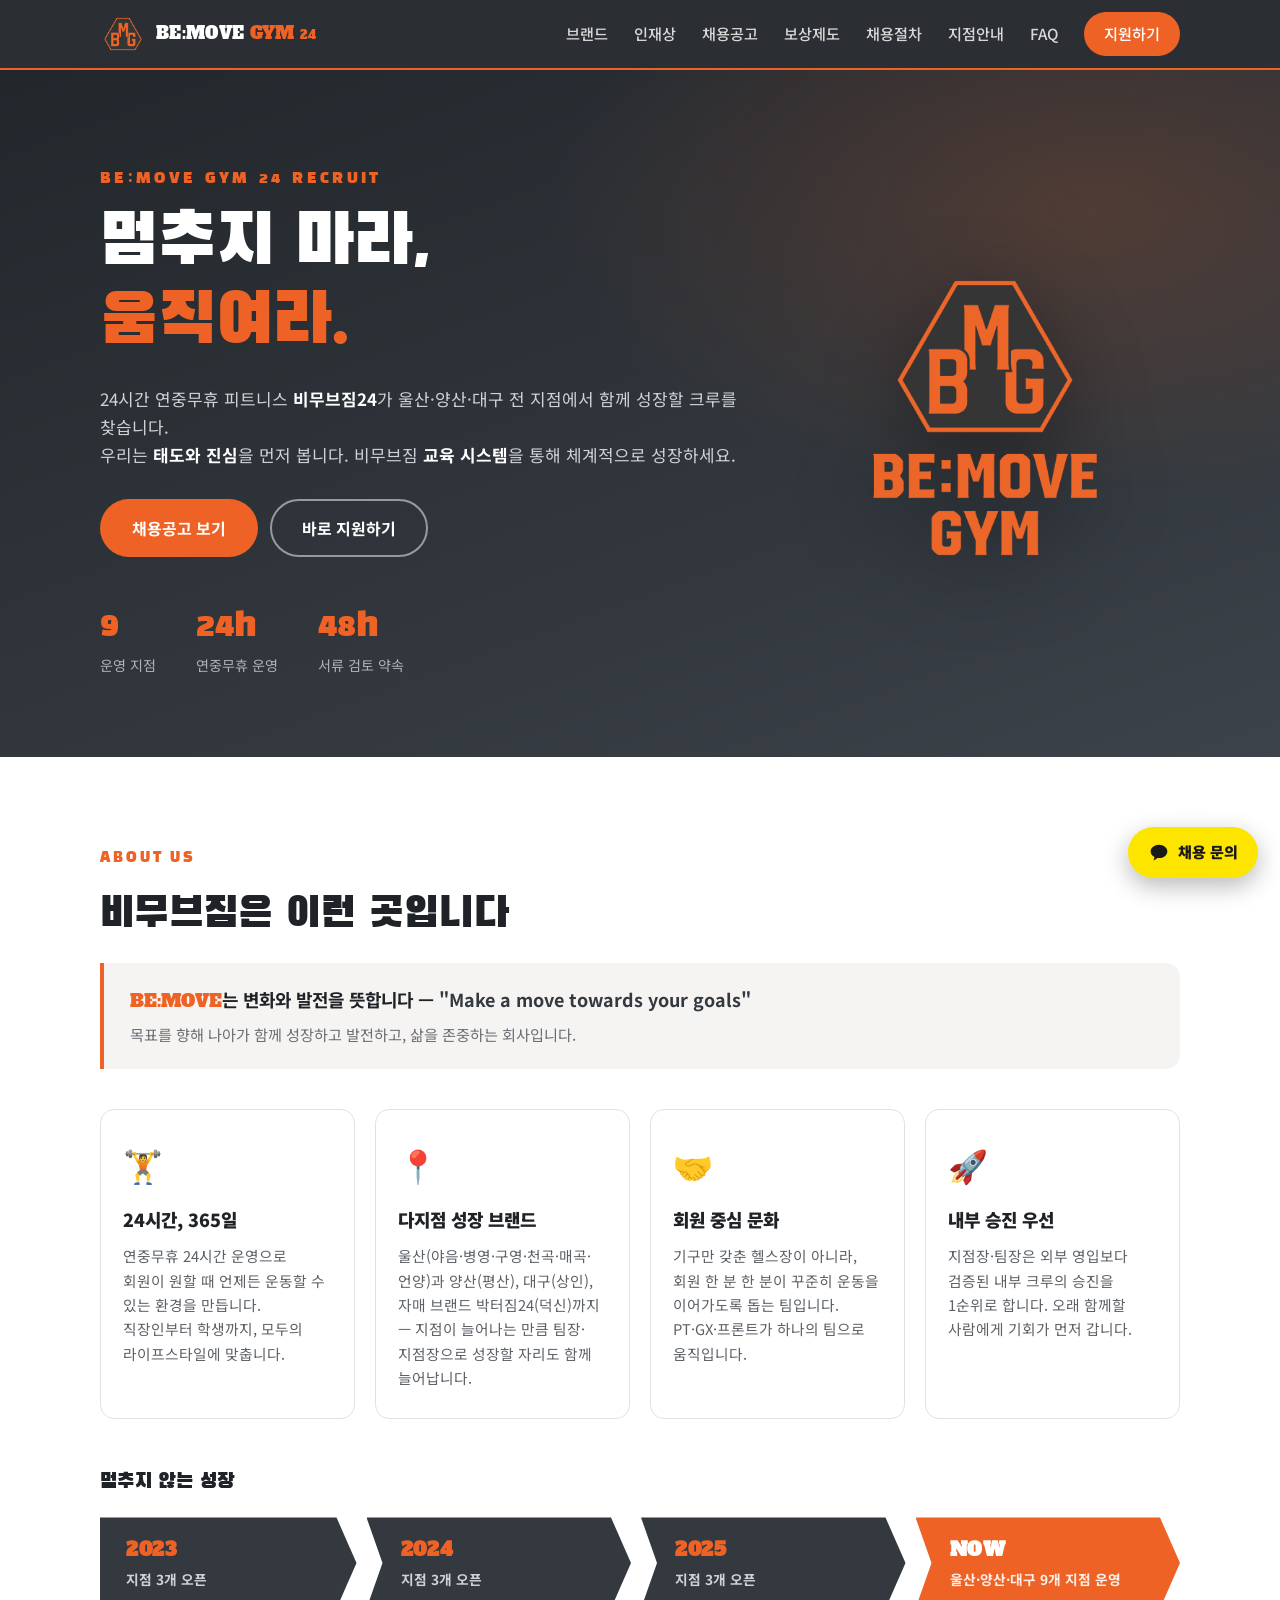
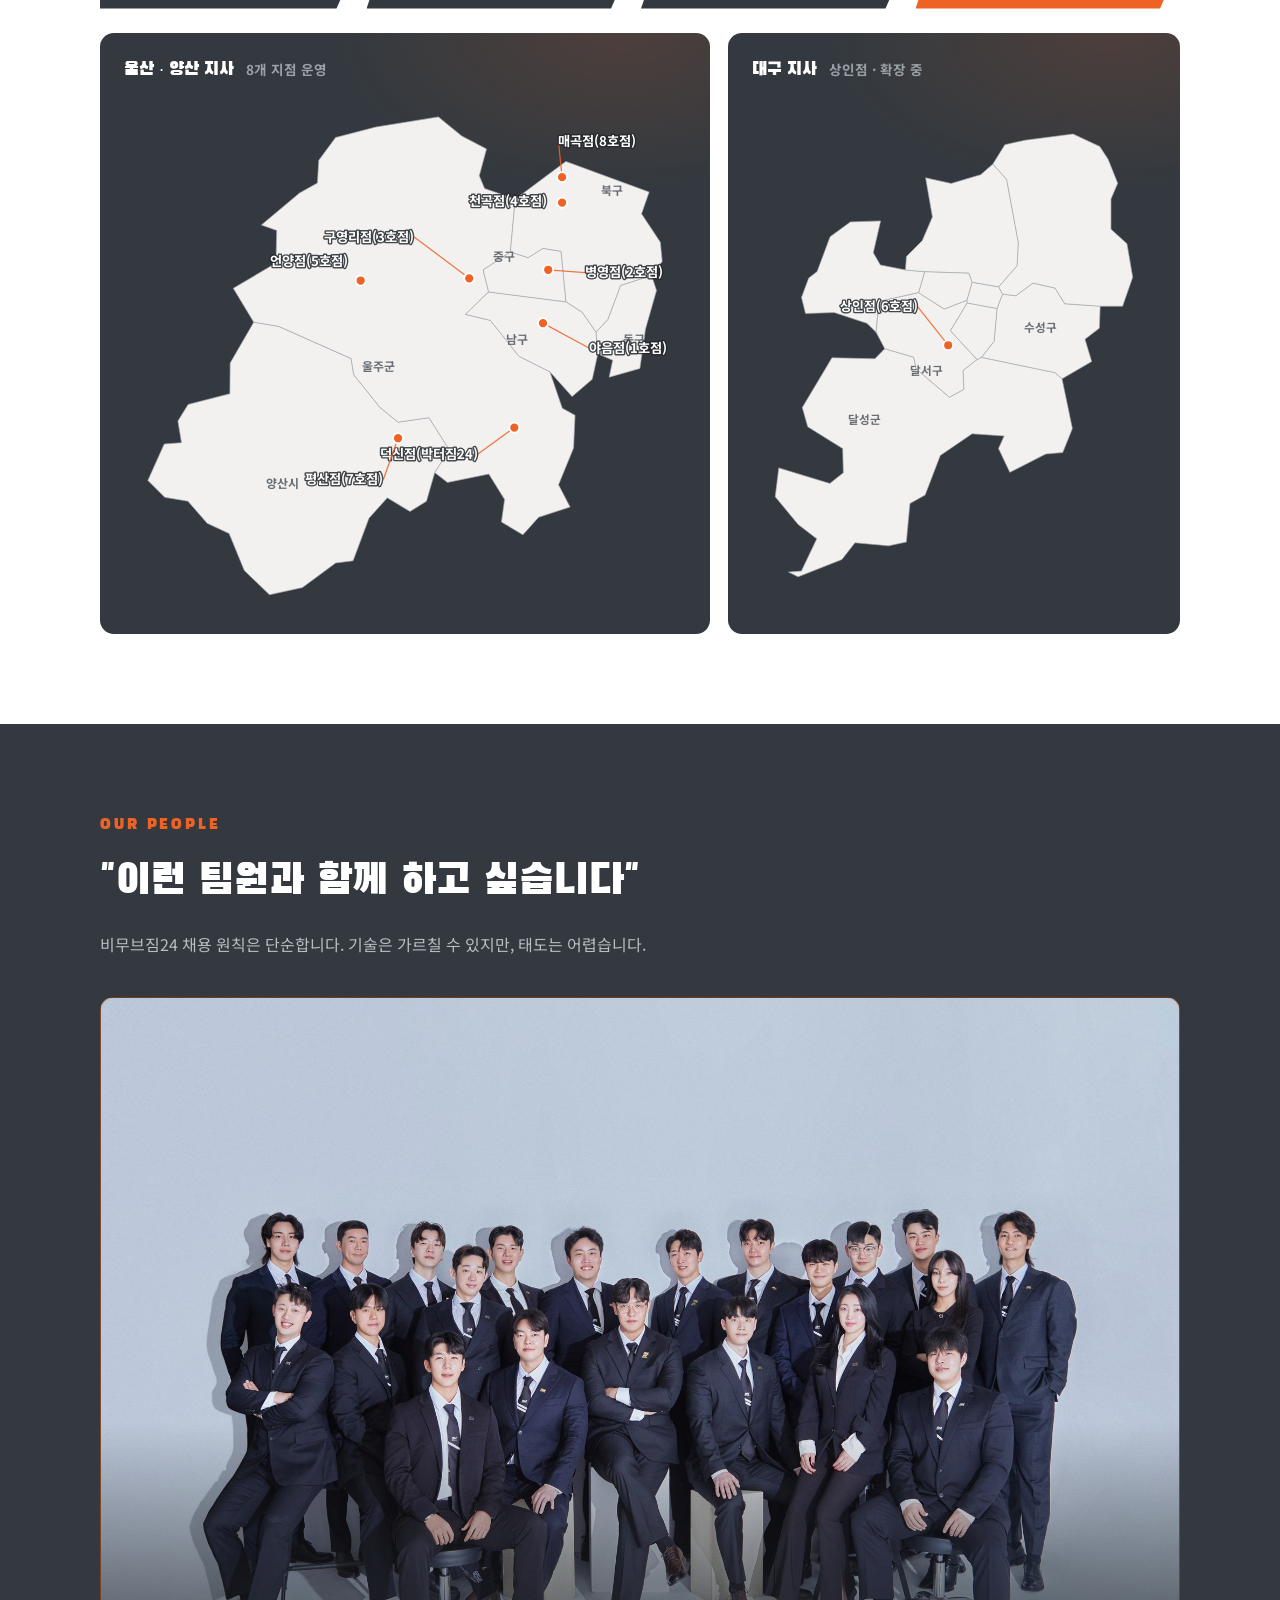
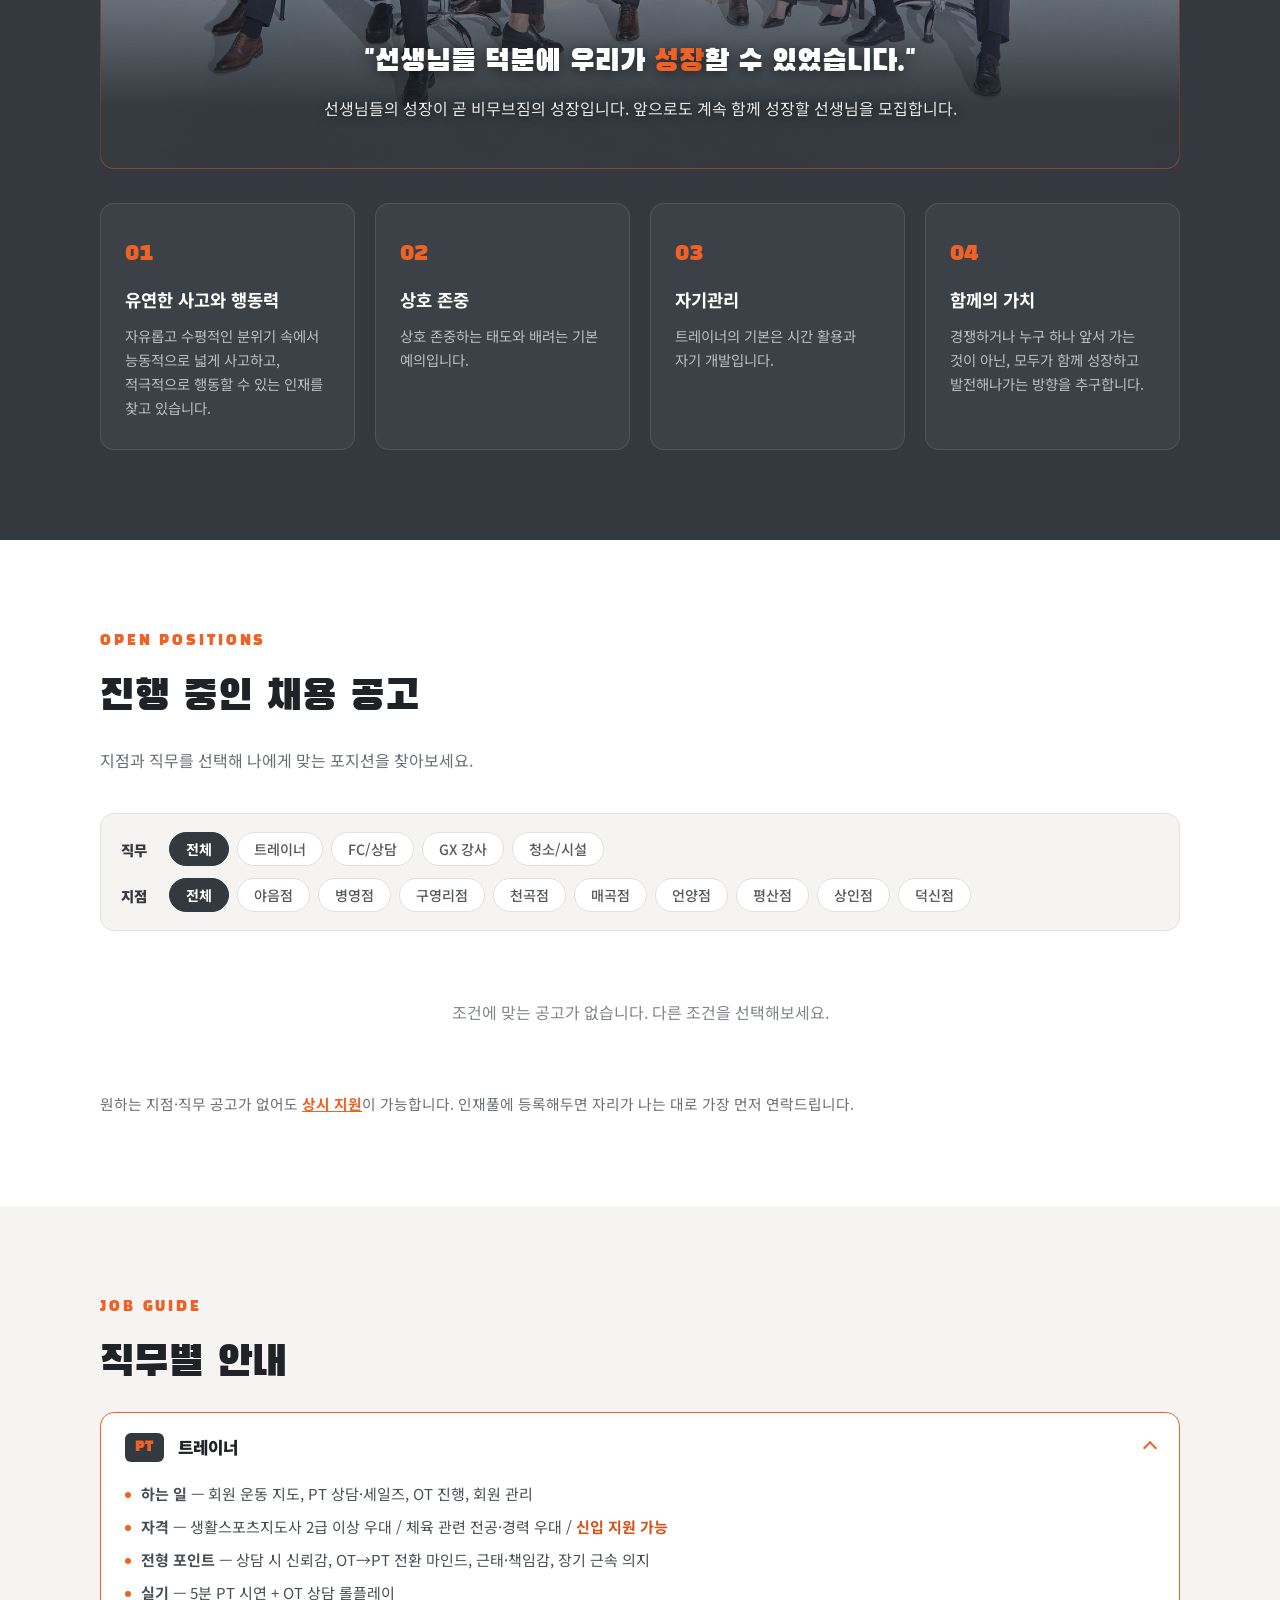
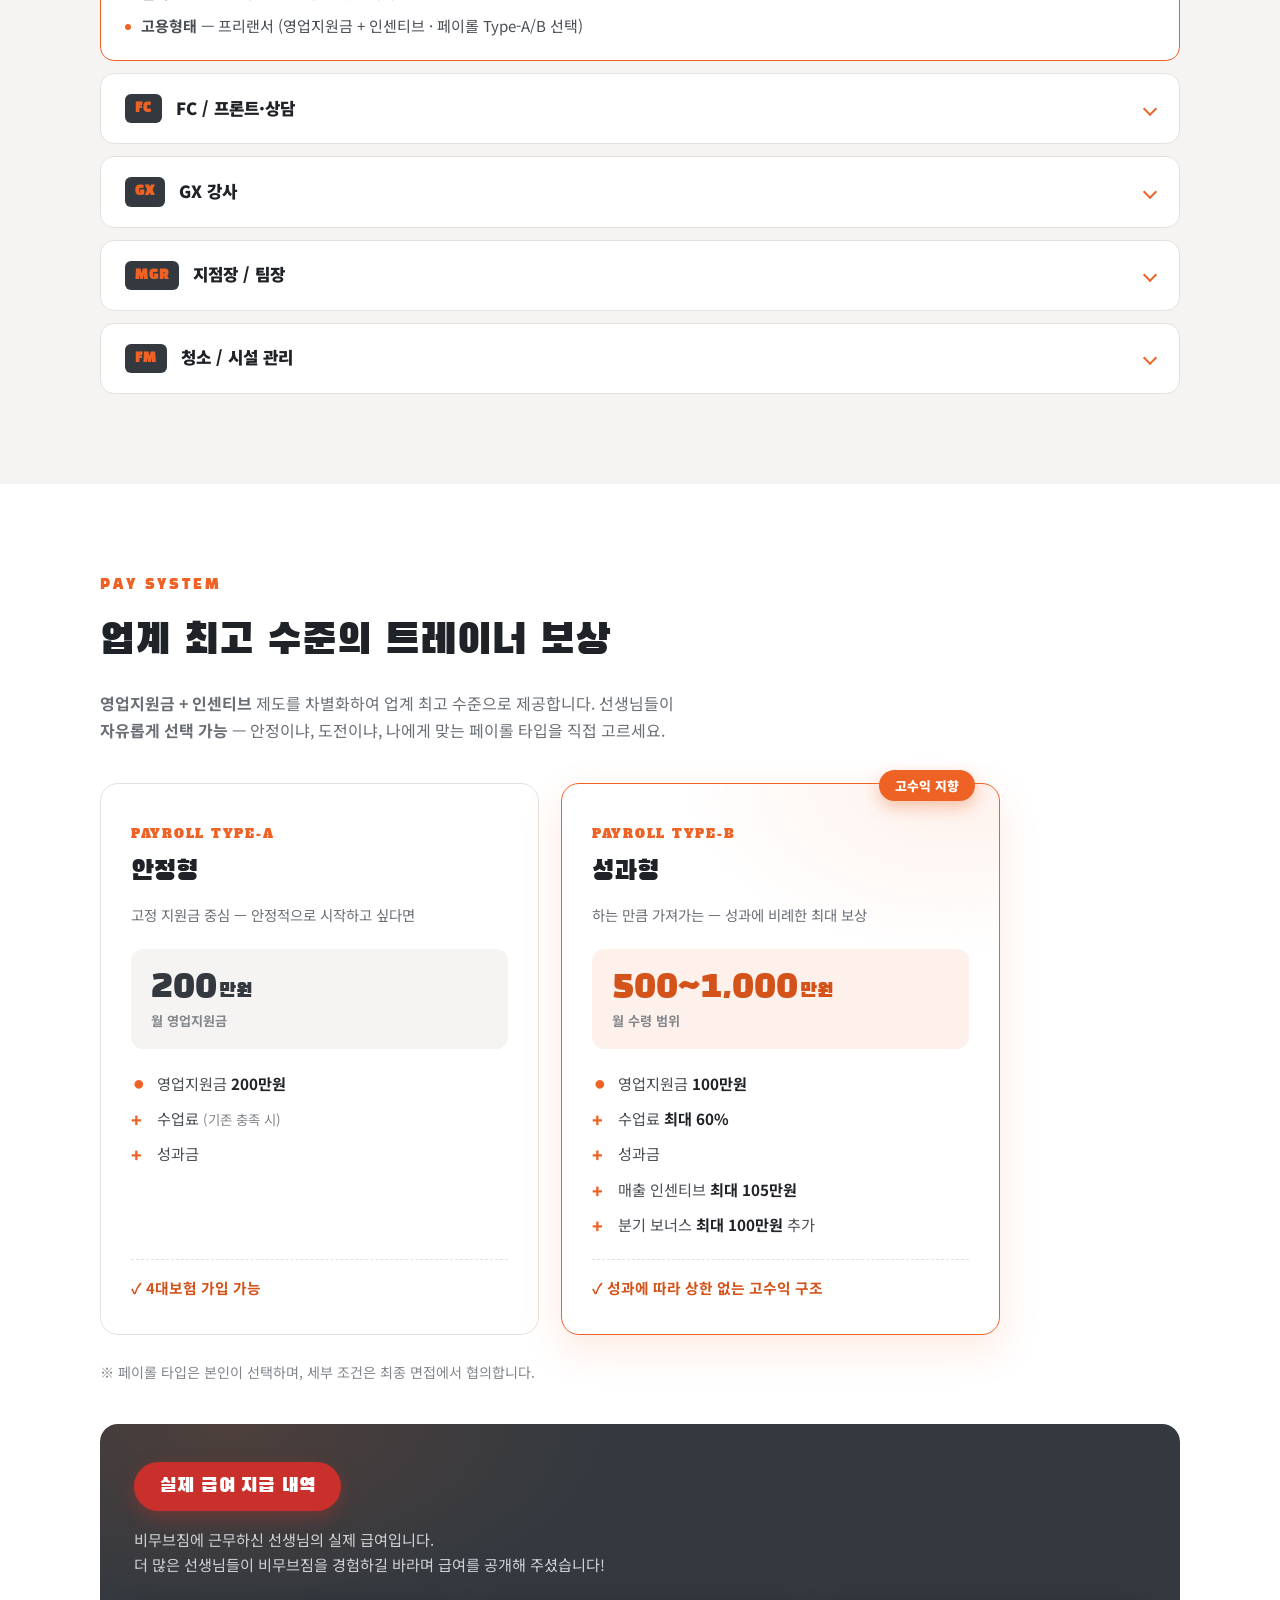
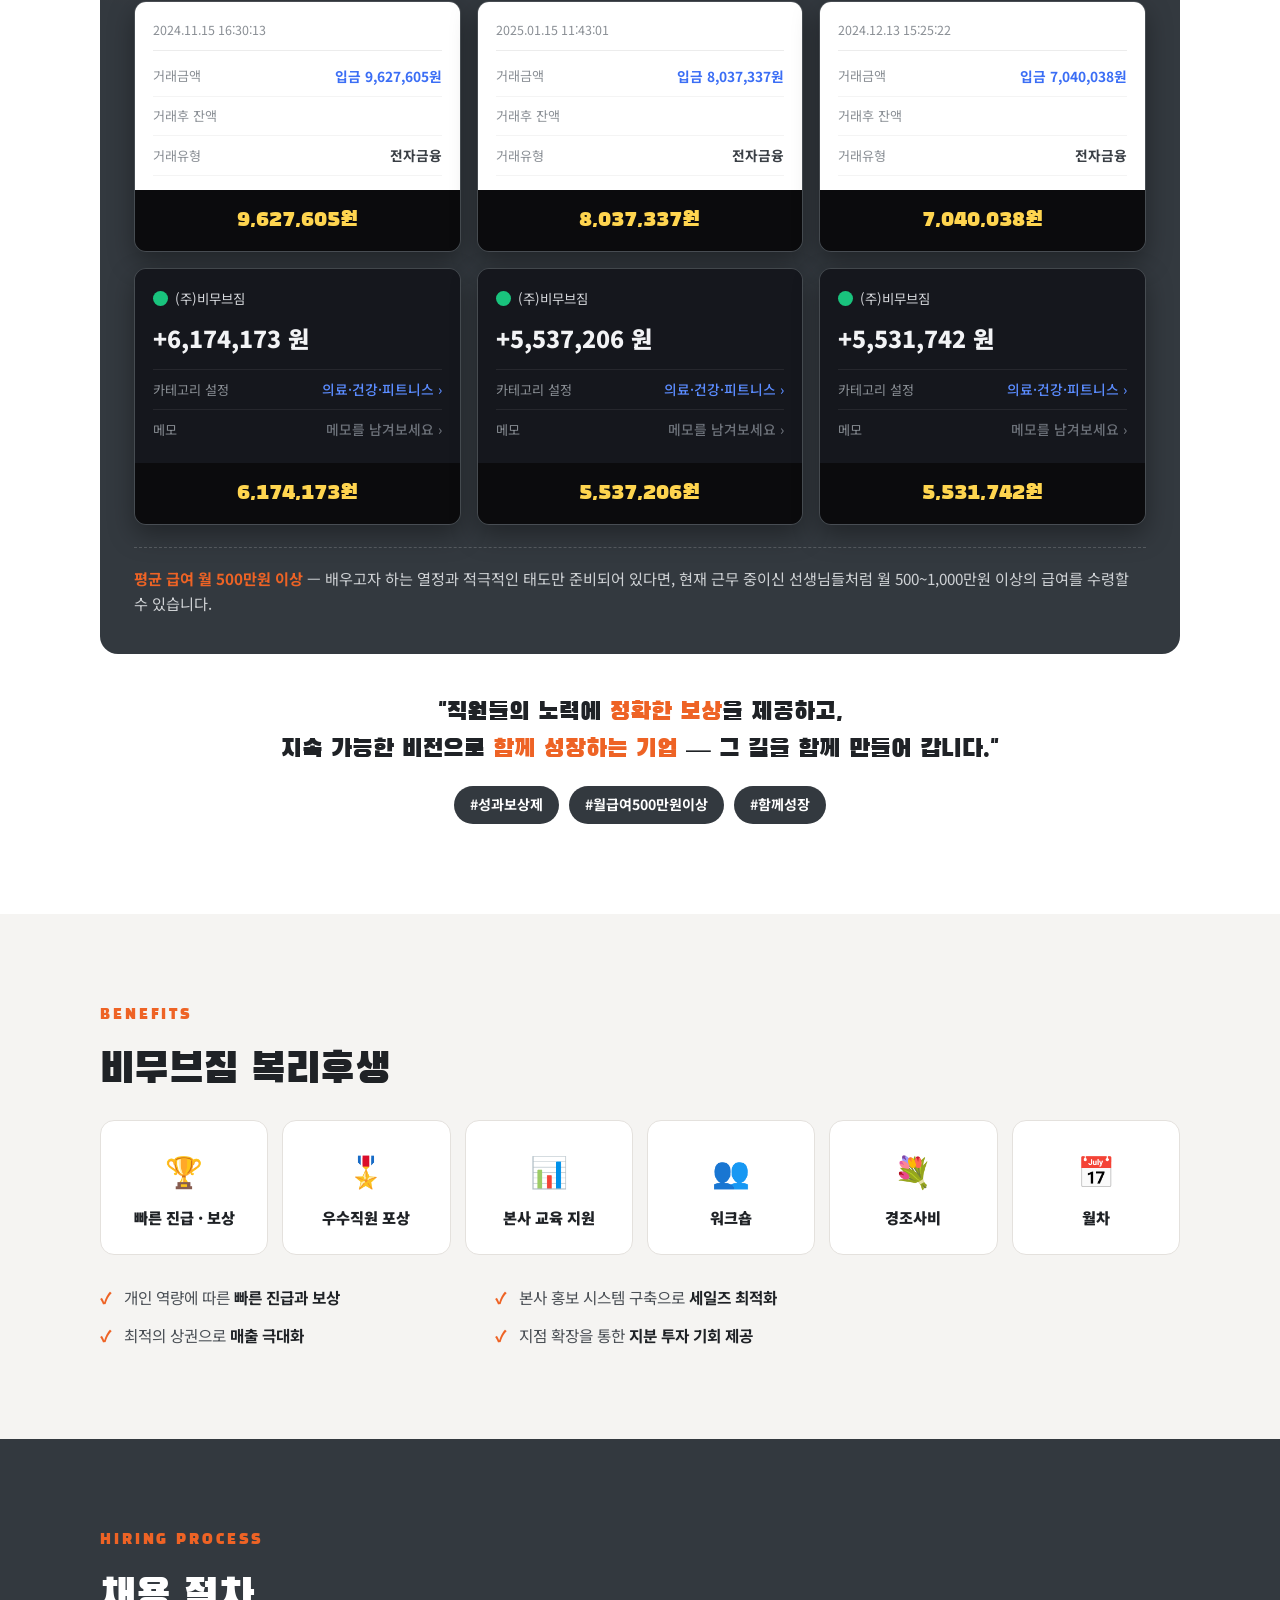
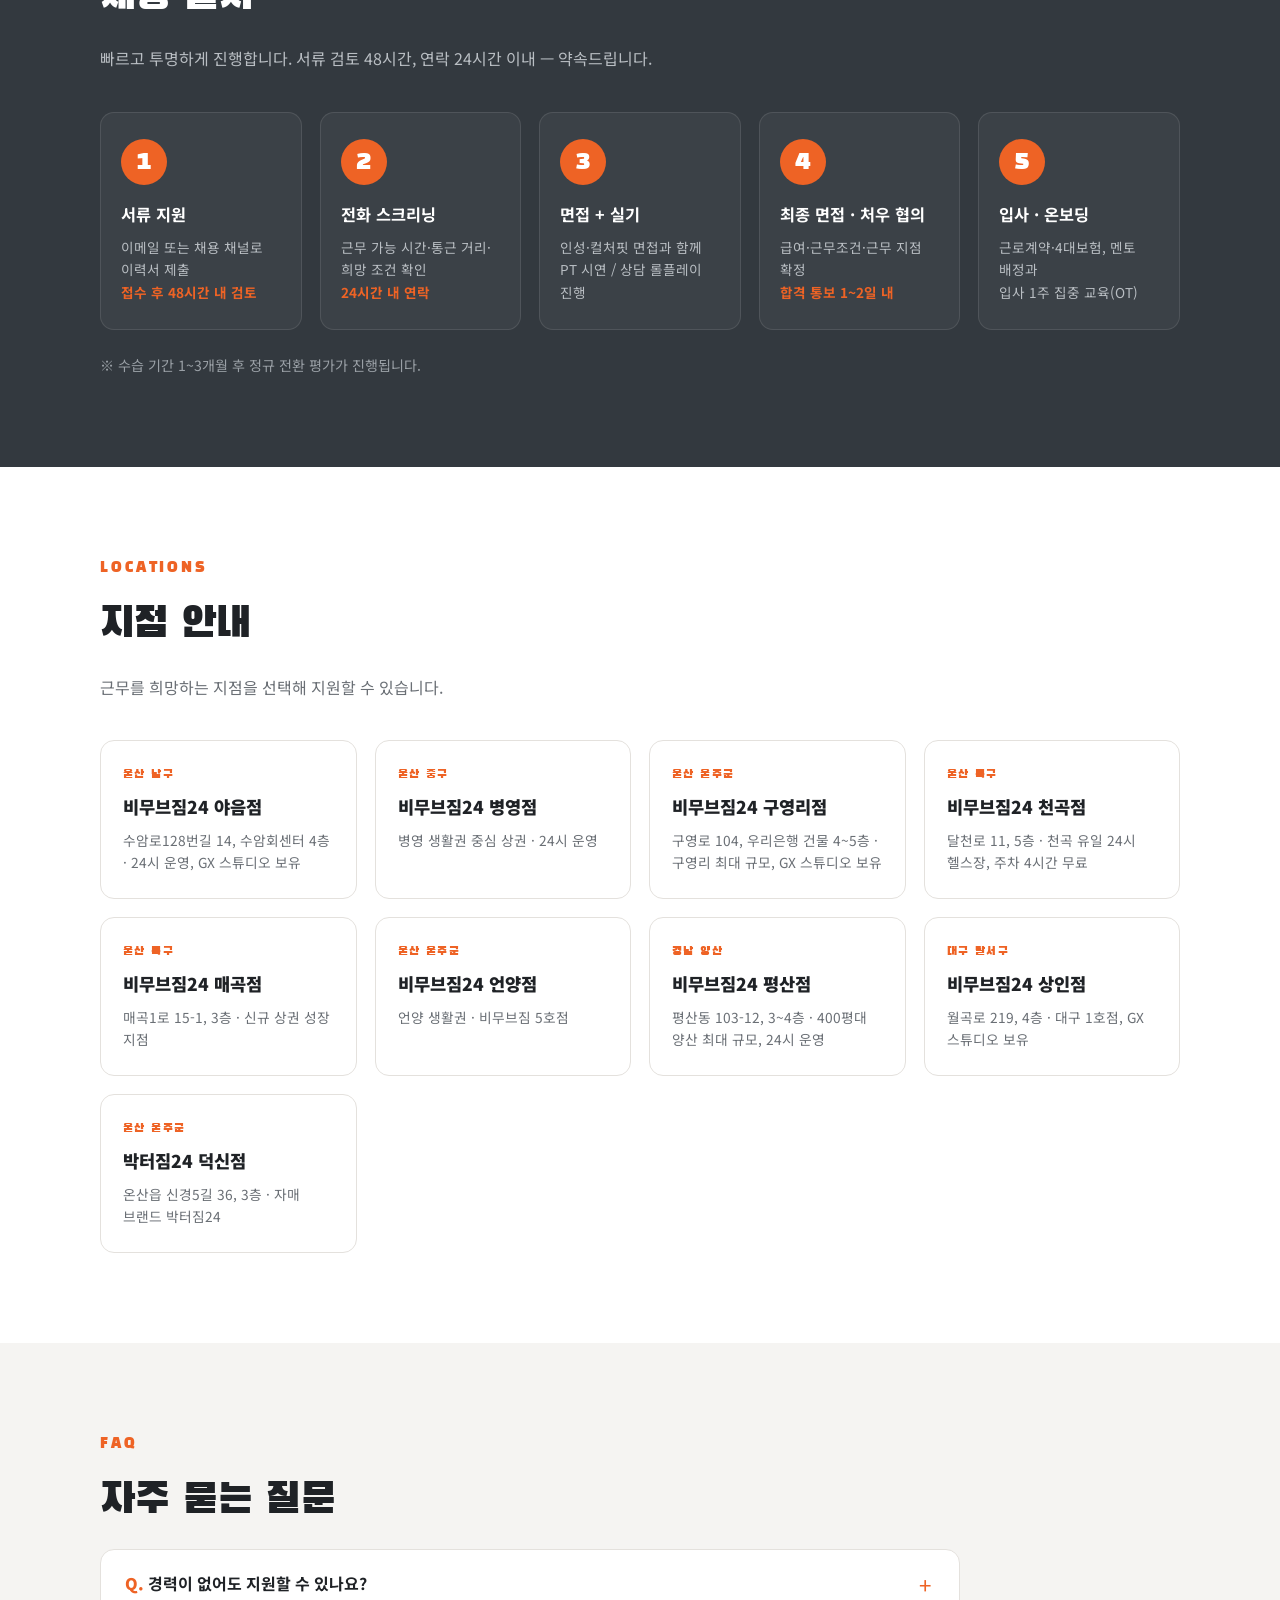
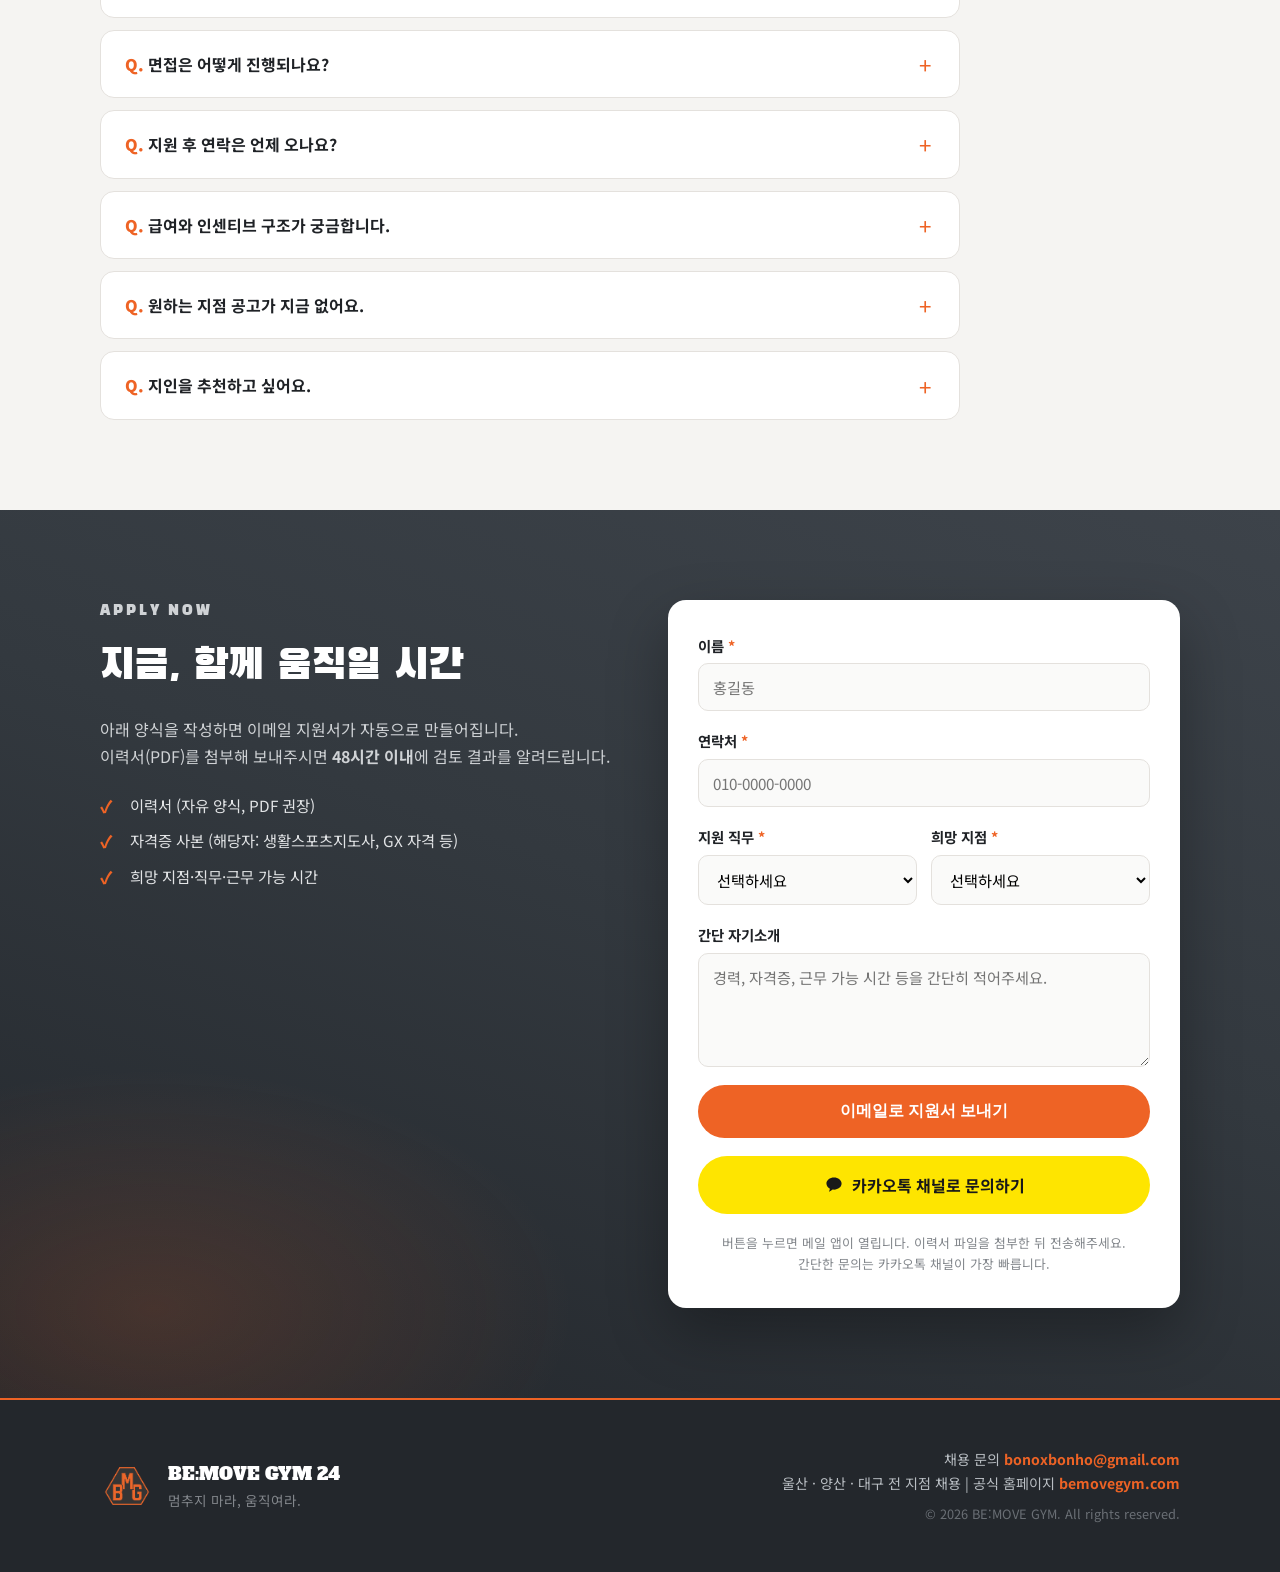
==== commit f1855798: "지도 마커 정리: B 글자 제거, 호점 번호 갱신 (평산 7호점·매곡 8호점·덕신은 박터짐24 표기) Co-Authored-By: Claude Fable 5 <noreply@ant" ====
--- a/index.html
+++ b/index.html
@@ -110,11 +110,11 @@
         <div class="growth-maps">
           <figure class="map-card">
             <figcaption><strong>울산 · 양산 지사</strong><span>8개 지점 운영</span></figcaption>
-            <svg viewBox="0 0 612 572" role="img" xmlns="http://www.w3.org/2000/svg"><g class="land"><path d="M141.3,249.5L168.3,254.1L247.3,289.2L250.1,306.7L278.6,342.3L298.4,358.4L332.0,353.5L354.3,388.6L338.3,413.3L329.3,444.6L311.4,455.6L286.7,440.8L266.7,463.0L249.4,509.4L230.5,511.7L194.3,538.5L158.4,546.3L131.0,520.0L114.5,479.7L90.6,468.6L69.6,444.4L44.4,440.3L26.0,421.8L43.8,382.3L62.6,380.7L58.7,357.2L69.8,339.1L115.3,327.5L115.6,294.1L141.3,249.5Z"/><path d="M426.0,115.6L420.7,173.1L391.1,192.6L397.0,216.6L371.8,241.0L399.0,247.6L430.1,286.7L463.7,303.6L477.2,343.2L491.1,350.9L489.5,386.5L473.1,426.6L485.7,450.8L451.5,461.9L434.3,481.0L411.0,467.1L414.4,442.5L397.2,414.9L352.2,424.0L338.3,413.3L354.3,388.6L332.0,353.5L298.4,358.4L278.6,342.3L250.1,306.7L247.3,289.2L168.3,254.1L141.3,249.5L119.0,212.7L165.5,185.2L166.3,149.6L149.6,143.7L191.2,108.8L210.6,98.1L212.1,73.3L230.4,48.5L274.3,37.1L342.3,26.0L367.7,46.8L394.7,60.9L386.8,90.1L392.6,104.0L426.0,115.6Z"/><path d="M571.8,107.9L563.5,131.6L584.0,162.4L586.0,183.4L574.4,198.8L540.8,209.6L527.0,246.6L513.9,260.4L498.8,238.8L481.1,227.4L475.8,172.5L456.1,169.3L440.0,179.5L420.7,173.1L426.0,115.6L481.1,74.5L571.8,107.9Z"/><path d="M515.9,284.0L513.9,260.4L527.0,246.6L540.8,209.6L574.4,198.8L579.8,215.0L567.8,257.1L561.7,299.9L528.3,309.4L532.1,291.0L515.9,284.0Z"/><path d="M481.1,227.4L498.8,238.8L513.9,260.4L515.9,284.0L509.8,311.8L487.9,330.6L463.7,303.6L430.1,286.7L399.0,247.6L371.8,241.0L397.0,216.6L481.1,227.4Z"/><path d="M397.0,216.6L391.1,192.6L420.7,173.1L440.0,179.5L456.1,169.3L475.8,172.5L481.1,227.4L397.0,216.6Z"/></g><text class="d-label" x="276.6" y="302.8" text-anchor="middle">울주군</text><text class="d-label" x="531.8" y="111.3" text-anchor="middle">북구</text><text class="d-label" x="413.7" y="183.3" text-anchor="middle">중구</text><text class="d-label" x="427.8" y="273.8" text-anchor="middle">남구</text><text class="d-label" x="555.4" y="273.8" text-anchor="middle">동구</text><text class="d-label" x="172.7" y="430.5" text-anchor="middle">양산시</text><circle class="m-dot" cx="257.7" cy="204.2" r="4"/><text class="m-b" x="257.7" y="197.2" text-anchor="middle">B</text><text class="m-label" x="243.7" y="188.2" text-anchor="end">언양점(5호점)</text><line class="m-line" x1="375.9" y1="201.8" x2="315.9" y2="156.8"/><circle class="m-dot" cx="375.9" cy="201.8" r="4"/><text class="m-b" x="375.9" y="194.8" text-anchor="middle">B</text><text class="m-label" x="315.9" y="161.8" text-anchor="end">구영리점(3호점)</text><line class="m-line" x1="477.0" y1="91.6" x2="473.0" y2="52.599999999999994"/><circle class="m-dot" cx="477.0" cy="91.6" r="4"/><text class="m-b" x="477.0" y="84.6" text-anchor="middle">B</text><text class="m-label" x="473.0" y="57.599999999999994" text-anchor="start">매곡점</text><circle class="m-dot" cx="477.0" cy="119.4" r="4"/><text class="m-b" x="477.0" y="112.4" text-anchor="middle">B</text><text class="m-label" x="461.0" y="123.4" text-anchor="end">천곡점(4호점)</text><line class="m-line" x1="461.9" y1="192.5" x2="501.9" y2="195.5"/><circle class="m-dot" cx="461.9" cy="192.5" r="4"/><text class="m-b" x="461.9" y="185.5" text-anchor="middle">B</text><text class="m-label" x="501.9" y="200.5" text-anchor="start">병영점(2호점)</text><line class="m-line" x1="456.2" y1="250.6" x2="506.2" y2="277.6"/><circle class="m-dot" cx="456.2" cy="250.6" r="4"/><text class="m-b" x="456.2" y="243.6" text-anchor="middle">B</text><text class="m-label" x="506.2" y="282.6" text-anchor="start">야음점(1호점)</text><line class="m-line" x1="425.0" y1="364.3" x2="385.0" y2="393.3"/><circle class="m-dot" cx="425.0" cy="364.3" r="4"/><text class="m-b" x="425.0" y="357.3" text-anchor="middle">B</text><text class="m-label" x="385.0" y="398.3" text-anchor="end">덕신점(8호점)</text><line class="m-line" x1="298.4" y1="375.9" x2="282.4" y2="402.9"/><circle class="m-dot" cx="298.4" cy="375.9" r="4"/><text class="m-b" x="298.4" y="368.9" text-anchor="middle">B</text><text class="m-label" x="282.4" y="407.9" text-anchor="end">평산점</text></svg>
+            <svg viewBox="0 0 612 572" role="img" xmlns="http://www.w3.org/2000/svg"><g class="land"><path d="M141.3,249.5L168.3,254.1L247.3,289.2L250.1,306.7L278.6,342.3L298.4,358.4L332.0,353.5L354.3,388.6L338.3,413.3L329.3,444.6L311.4,455.6L286.7,440.8L266.7,463.0L249.4,509.4L230.5,511.7L194.3,538.5L158.4,546.3L131.0,520.0L114.5,479.7L90.6,468.6L69.6,444.4L44.4,440.3L26.0,421.8L43.8,382.3L62.6,380.7L58.7,357.2L69.8,339.1L115.3,327.5L115.6,294.1L141.3,249.5Z"/><path d="M426.0,115.6L420.7,173.1L391.1,192.6L397.0,216.6L371.8,241.0L399.0,247.6L430.1,286.7L463.7,303.6L477.2,343.2L491.1,350.9L489.5,386.5L473.1,426.6L485.7,450.8L451.5,461.9L434.3,481.0L411.0,467.1L414.4,442.5L397.2,414.9L352.2,424.0L338.3,413.3L354.3,388.6L332.0,353.5L298.4,358.4L278.6,342.3L250.1,306.7L247.3,289.2L168.3,254.1L141.3,249.5L119.0,212.7L165.5,185.2L166.3,149.6L149.6,143.7L191.2,108.8L210.6,98.1L212.1,73.3L230.4,48.5L274.3,37.1L342.3,26.0L367.7,46.8L394.7,60.9L386.8,90.1L392.6,104.0L426.0,115.6Z"/><path d="M571.8,107.9L563.5,131.6L584.0,162.4L586.0,183.4L574.4,198.8L540.8,209.6L527.0,246.6L513.9,260.4L498.8,238.8L481.1,227.4L475.8,172.5L456.1,169.3L440.0,179.5L420.7,173.1L426.0,115.6L481.1,74.5L571.8,107.9Z"/><path d="M515.9,284.0L513.9,260.4L527.0,246.6L540.8,209.6L574.4,198.8L579.8,215.0L567.8,257.1L561.7,299.9L528.3,309.4L532.1,291.0L515.9,284.0Z"/><path d="M481.1,227.4L498.8,238.8L513.9,260.4L515.9,284.0L509.8,311.8L487.9,330.6L463.7,303.6L430.1,286.7L399.0,247.6L371.8,241.0L397.0,216.6L481.1,227.4Z"/><path d="M397.0,216.6L391.1,192.6L420.7,173.1L440.0,179.5L456.1,169.3L475.8,172.5L481.1,227.4L397.0,216.6Z"/></g><text class="d-label" x="276.6" y="302.8" text-anchor="middle">울주군</text><text class="d-label" x="531.8" y="111.3" text-anchor="middle">북구</text><text class="d-label" x="413.7" y="183.3" text-anchor="middle">중구</text><text class="d-label" x="427.8" y="273.8" text-anchor="middle">남구</text><text class="d-label" x="555.4" y="273.8" text-anchor="middle">동구</text><text class="d-label" x="172.7" y="430.5" text-anchor="middle">양산시</text><circle class="m-dot" cx="257.7" cy="204.2" r="5.5"/><text class="m-label" x="243.7" y="188.2" text-anchor="end">언양점(5호점)</text><line class="m-line" x1="375.9" y1="201.8" x2="315.9" y2="156.8"/><circle class="m-dot" cx="375.9" cy="201.8" r="5.5"/><text class="m-label" x="315.9" y="161.8" text-anchor="end">구영리점(3호점)</text><line class="m-line" x1="477.0" y1="91.6" x2="473.0" y2="52.599999999999994"/><circle class="m-dot" cx="477.0" cy="91.6" r="5.5"/><text class="m-label" x="473.0" y="57.599999999999994" text-anchor="start">매곡점(8호점)</text><circle class="m-dot" cx="477.0" cy="119.4" r="5.5"/><text class="m-label" x="461.0" y="123.4" text-anchor="end">천곡점(4호점)</text><line class="m-line" x1="461.9" y1="192.5" x2="501.9" y2="195.5"/><circle class="m-dot" cx="461.9" cy="192.5" r="5.5"/><text class="m-label" x="501.9" y="200.5" text-anchor="start">병영점(2호점)</text><line class="m-line" x1="456.2" y1="250.6" x2="506.2" y2="277.6"/><circle class="m-dot" cx="456.2" cy="250.6" r="5.5"/><text class="m-label" x="506.2" y="282.6" text-anchor="start">야음점(1호점)</text><line class="m-line" x1="425.0" y1="364.3" x2="385.0" y2="393.3"/><circle class="m-dot" cx="425.0" cy="364.3" r="5.5"/><text class="m-label" x="385.0" y="398.3" text-anchor="end">덕신점(박터짐24)</text><line class="m-line" x1="298.4" y1="375.9" x2="282.4" y2="420.9"/><circle class="m-dot" cx="298.4" cy="375.9" r="5.5"/><text class="m-label" x="282.4" y="425.9" text-anchor="end">평산점(7호점)</text></svg>
           </figure>
           <figure class="map-card">
             <figcaption><strong>대구 지사</strong><span>상인점 · 확장 중</span></figcaption>
-            <svg viewBox="0 0 452 548" role="img" xmlns="http://www.w3.org/2000/svg"><g class="land"><path d="M251.8,278.4L256.8,275.9L339.1,293.0L346.9,299.9L358.5,355.6L347.7,382.4L328.8,384.0L288.5,404.6L275.9,377.9L282.2,363.8L246.3,361.4L210.7,385.6L193.7,430.0L176.7,439.5L172.7,482.5L152.9,486.8L115.2,483.3L100.6,502.1L51.6,521.5L40.9,516.2L55.3,515.1L72.5,479.0L51.6,462.8L26.0,431.8L30.0,399.6L87.1,417.0L102.2,405.1L101.5,378.0L62.4,353.6L56.3,332.1L89.5,276.4L137.5,277.5L148.6,266.2L181.0,275.7L183.7,288.7L220.9,320.5L237.0,311.7L236.1,290.5L251.8,278.4ZM171.8,178.1L193.3,180.1L186.5,203.5L142.1,213.4L138.9,247.8L128.6,237.8L92.0,225.7L59.9,226.8L55.4,208.8L63.5,187.2L72.9,179.9L87.4,141.0L110.1,124.3L143.9,123.2L135.7,158.8L143.6,172.5L171.8,178.1Z"/><path d="M240.9,215.0L222.1,246.0L251.8,278.4L236.1,290.5L237.0,311.7L220.9,320.5L183.7,288.7L181.0,275.7L148.6,266.2L138.9,247.8L142.1,213.4L186.5,203.5L215.0,221.8L240.6,211.9L240.9,215.0Z"/><path d="M389.6,218.6L388.7,243.2L372.6,255.5L380.1,280.6L346.9,299.9L339.1,293.0L256.8,275.9L270.9,258.0L274.2,221.2L280.3,205.2L295.2,206.9L314.5,192.8L339.0,198.3L350.0,215.9L389.6,218.6Z"/><path d="M269.6,59.6L285.0,76.9L298.1,147.8L296.7,173.4L276.0,197.1L246.4,192.0L242.5,181.7L193.3,180.1L171.8,178.1L172.8,163.1L190.6,145.2L201.9,118.7L194.3,75.0L222.9,81.3L255.9,71.5L269.6,59.6Z"/><path d="M274.2,221.2L270.9,258.0L256.8,275.9L251.8,278.4L222.1,246.0L240.9,215.0L274.2,221.2Z"/><path d="M193.3,180.1L242.5,181.7L246.4,192.0L240.6,211.9L215.0,221.8L186.5,203.5L193.3,180.1Z"/><path d="M305.7,32.9L359.3,26.0L389.1,39.9L398.5,54.3L409.2,81.0L401.7,98.7L401.7,132.4L419.6,148.7L426.0,186.2L414.7,218.6L389.6,218.6L350.0,215.9L339.0,198.3L314.5,192.8L295.2,206.9L280.3,205.2L276.0,197.1L296.7,173.4L298.1,147.8L285.0,76.9L269.6,59.6L283.0,37.9L305.7,32.9Z"/><path d="M246.4,192.0L276.0,197.1L280.3,205.2L274.2,221.2L240.9,215.0L240.6,211.9L246.4,192.0Z"/></g><text class="d-label" x="195.0" y="296.2" text-anchor="middle">달서구</text><text class="d-label" x="126.3" y="350.6" text-anchor="middle">달성군</text><text class="d-label" x="322.6" y="247.8" text-anchor="middle">수성구</text><line class="m-line" x1="219.5" y1="262.3" x2="185.5" y2="219.3"/><circle class="m-dot" cx="219.5" cy="262.3" r="4"/><text class="m-b" x="219.5" y="255.3" text-anchor="middle">B</text><text class="m-label" x="185.5" y="224.3" text-anchor="end">상인점(6호점)</text></svg>
+            <svg viewBox="0 0 452 548" role="img" xmlns="http://www.w3.org/2000/svg"><g class="land"><path d="M251.8,278.4L256.8,275.9L339.1,293.0L346.9,299.9L358.5,355.6L347.7,382.4L328.8,384.0L288.5,404.6L275.9,377.9L282.2,363.8L246.3,361.4L210.7,385.6L193.7,430.0L176.7,439.5L172.7,482.5L152.9,486.8L115.2,483.3L100.6,502.1L51.6,521.5L40.9,516.2L55.3,515.1L72.5,479.0L51.6,462.8L26.0,431.8L30.0,399.6L87.1,417.0L102.2,405.1L101.5,378.0L62.4,353.6L56.3,332.1L89.5,276.4L137.5,277.5L148.6,266.2L181.0,275.7L183.7,288.7L220.9,320.5L237.0,311.7L236.1,290.5L251.8,278.4ZM171.8,178.1L193.3,180.1L186.5,203.5L142.1,213.4L138.9,247.8L128.6,237.8L92.0,225.7L59.9,226.8L55.4,208.8L63.5,187.2L72.9,179.9L87.4,141.0L110.1,124.3L143.9,123.2L135.7,158.8L143.6,172.5L171.8,178.1Z"/><path d="M240.9,215.0L222.1,246.0L251.8,278.4L236.1,290.5L237.0,311.7L220.9,320.5L183.7,288.7L181.0,275.7L148.6,266.2L138.9,247.8L142.1,213.4L186.5,203.5L215.0,221.8L240.6,211.9L240.9,215.0Z"/><path d="M389.6,218.6L388.7,243.2L372.6,255.5L380.1,280.6L346.9,299.9L339.1,293.0L256.8,275.9L270.9,258.0L274.2,221.2L280.3,205.2L295.2,206.9L314.5,192.8L339.0,198.3L350.0,215.9L389.6,218.6Z"/><path d="M269.6,59.6L285.0,76.9L298.1,147.8L296.7,173.4L276.0,197.1L246.4,192.0L242.5,181.7L193.3,180.1L171.8,178.1L172.8,163.1L190.6,145.2L201.9,118.7L194.3,75.0L222.9,81.3L255.9,71.5L269.6,59.6Z"/><path d="M274.2,221.2L270.9,258.0L256.8,275.9L251.8,278.4L222.1,246.0L240.9,215.0L274.2,221.2Z"/><path d="M193.3,180.1L242.5,181.7L246.4,192.0L240.6,211.9L215.0,221.8L186.5,203.5L193.3,180.1Z"/><path d="M305.7,32.9L359.3,26.0L389.1,39.9L398.5,54.3L409.2,81.0L401.7,98.7L401.7,132.4L419.6,148.7L426.0,186.2L414.7,218.6L389.6,218.6L350.0,215.9L339.0,198.3L314.5,192.8L295.2,206.9L280.3,205.2L276.0,197.1L296.7,173.4L298.1,147.8L285.0,76.9L269.6,59.6L283.0,37.9L305.7,32.9Z"/><path d="M246.4,192.0L276.0,197.1L280.3,205.2L274.2,221.2L240.9,215.0L240.6,211.9L246.4,192.0Z"/></g><text class="d-label" x="195.0" y="296.2" text-anchor="middle">달서구</text><text class="d-label" x="126.3" y="350.6" text-anchor="middle">달성군</text><text class="d-label" x="322.6" y="247.8" text-anchor="middle">수성구</text><line class="m-line" x1="219.5" y1="262.3" x2="185.5" y2="219.3"/><circle class="m-dot" cx="219.5" cy="262.3" r="5.5"/><text class="m-label" x="185.5" y="224.3" text-anchor="end">상인점(6호점)</text></svg>
           </figure>
         </div>
       </div>
--- a/css/style.css
+++ b/css/style.css
@@ -230,7 +230,7 @@
   fill: #6a6f75; font-size: 13px; font-weight: 700;
   font-family: var(--font-body);
 }
-.map-card .m-dot { fill: var(--orange); stroke: #fff; stroke-width: 1.5; }
+.map-card .m-dot { fill: var(--orange); stroke: #fff; stroke-width: 2; }
 .map-card .m-b {
   fill: var(--orange); font-family: var(--font-logo);
   font-size: 24px; paint-order: stroke; stroke: rgba(51, 57, 63, 0.35); stroke-width: 3px;
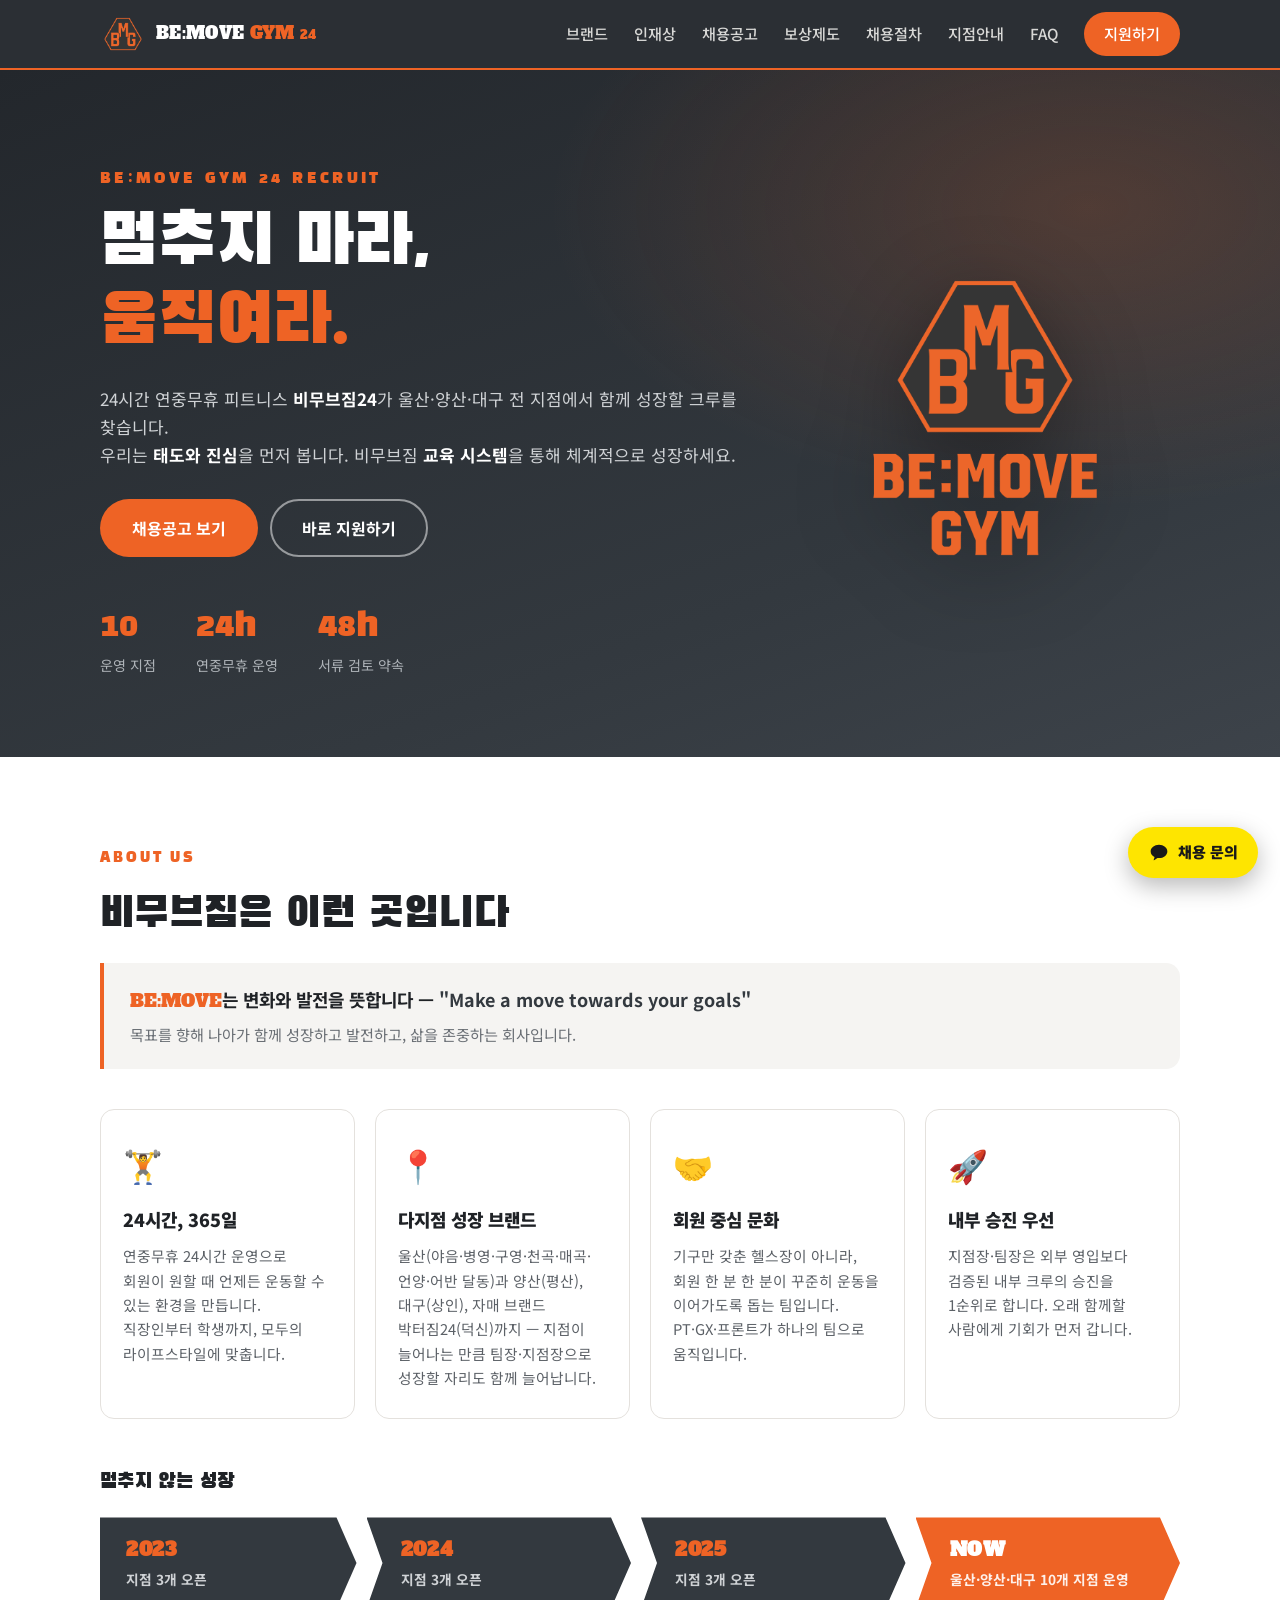
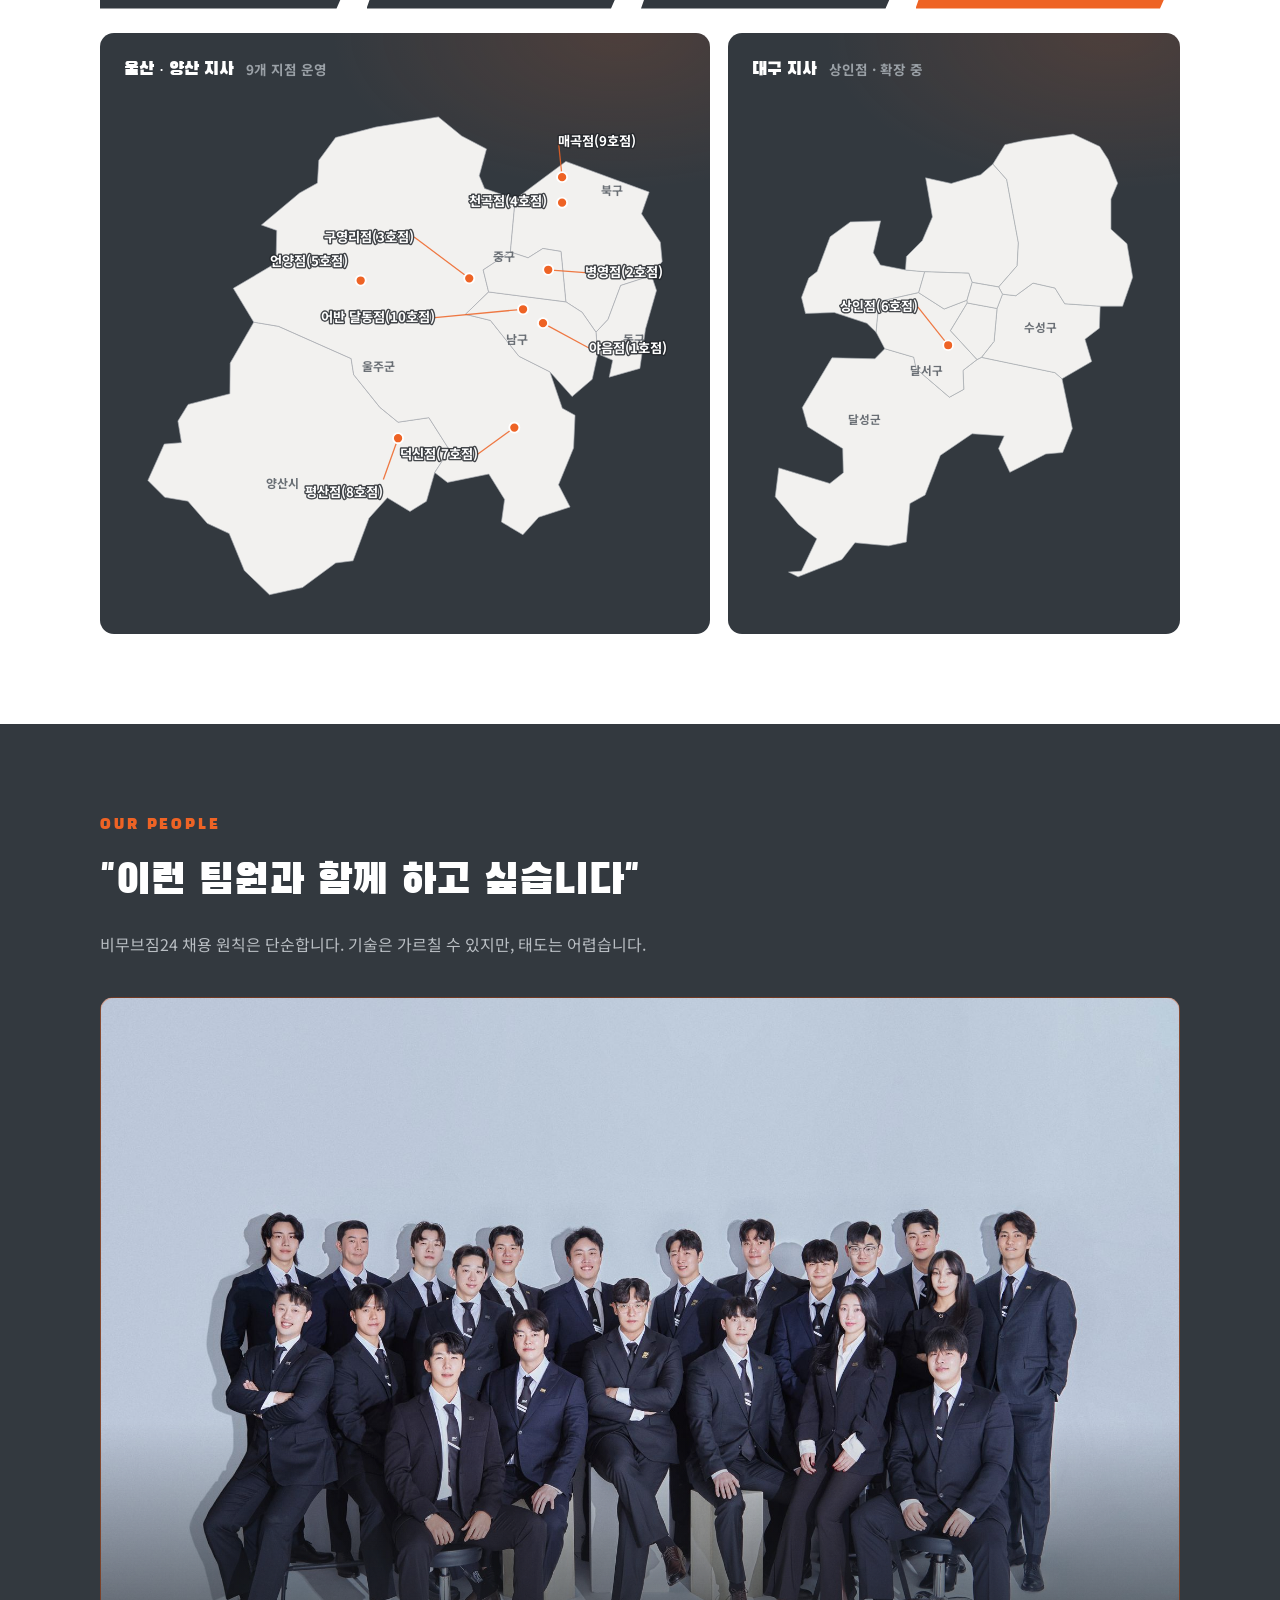
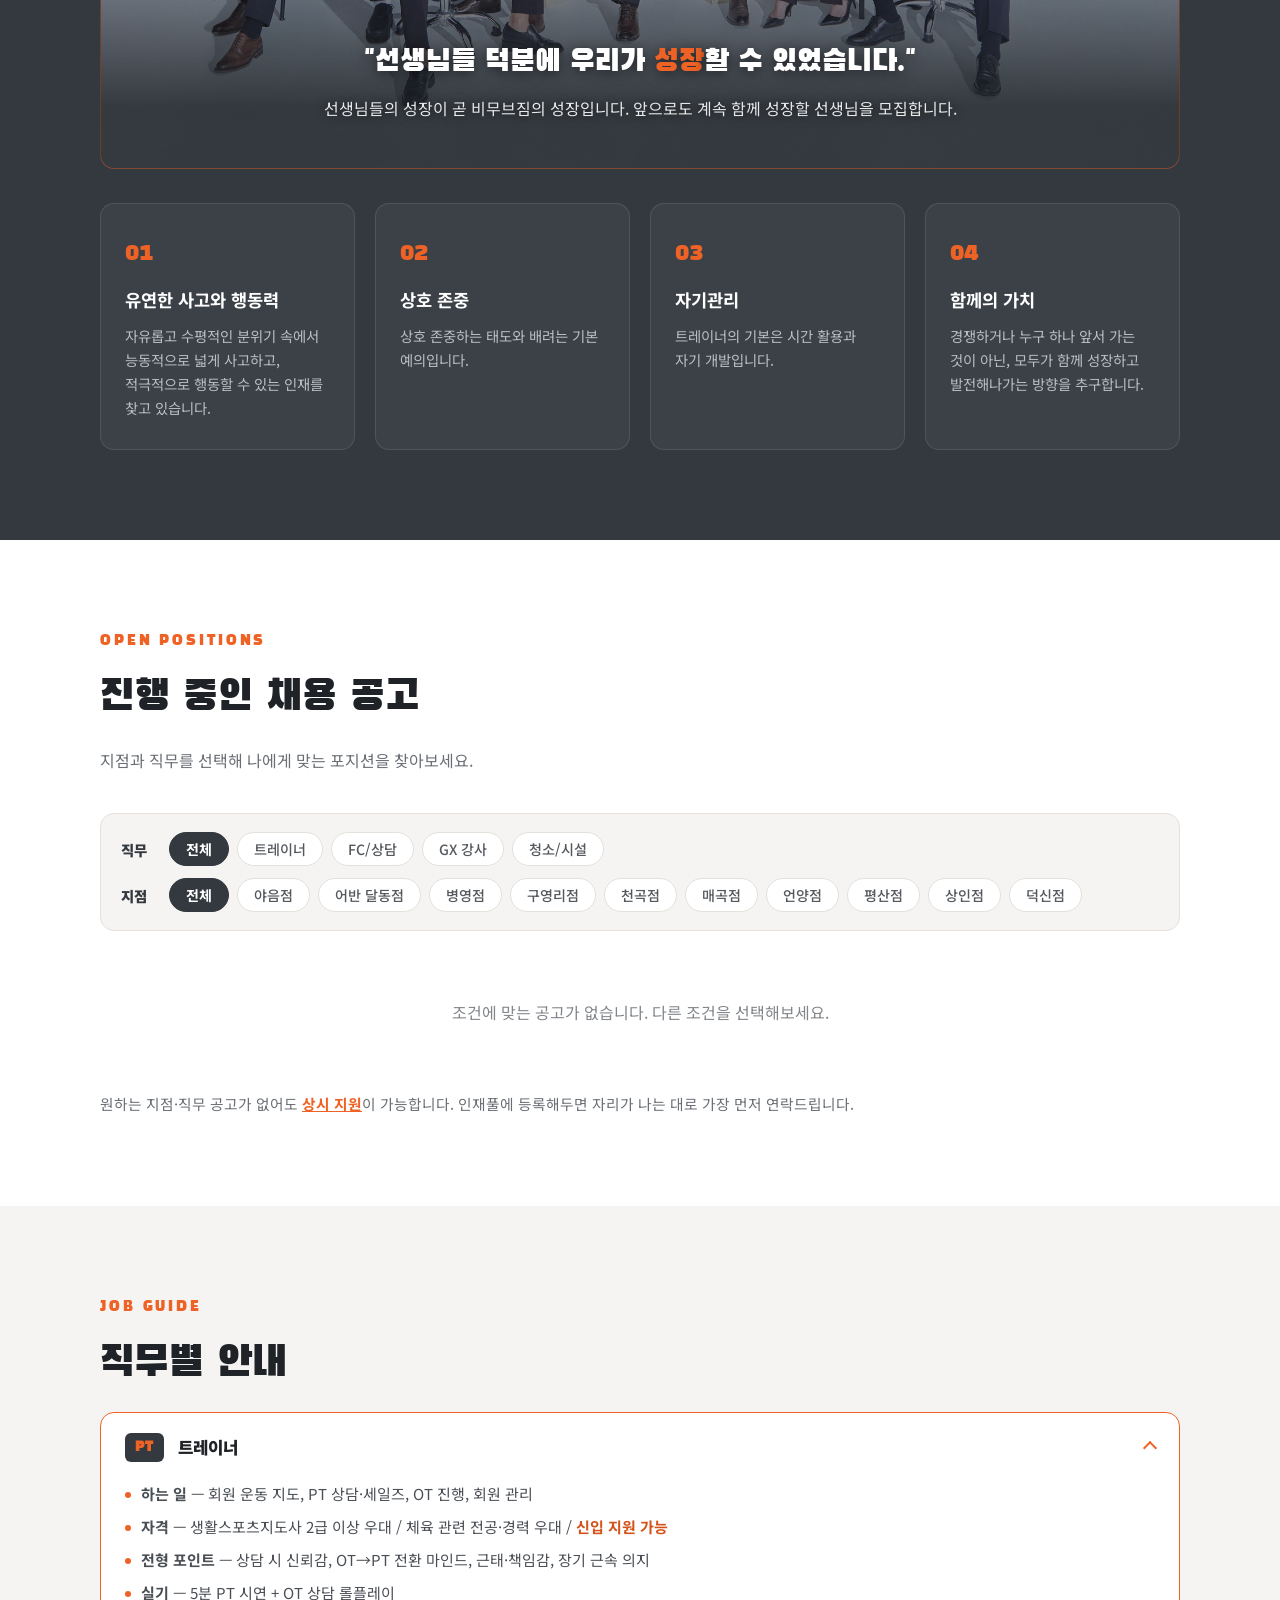
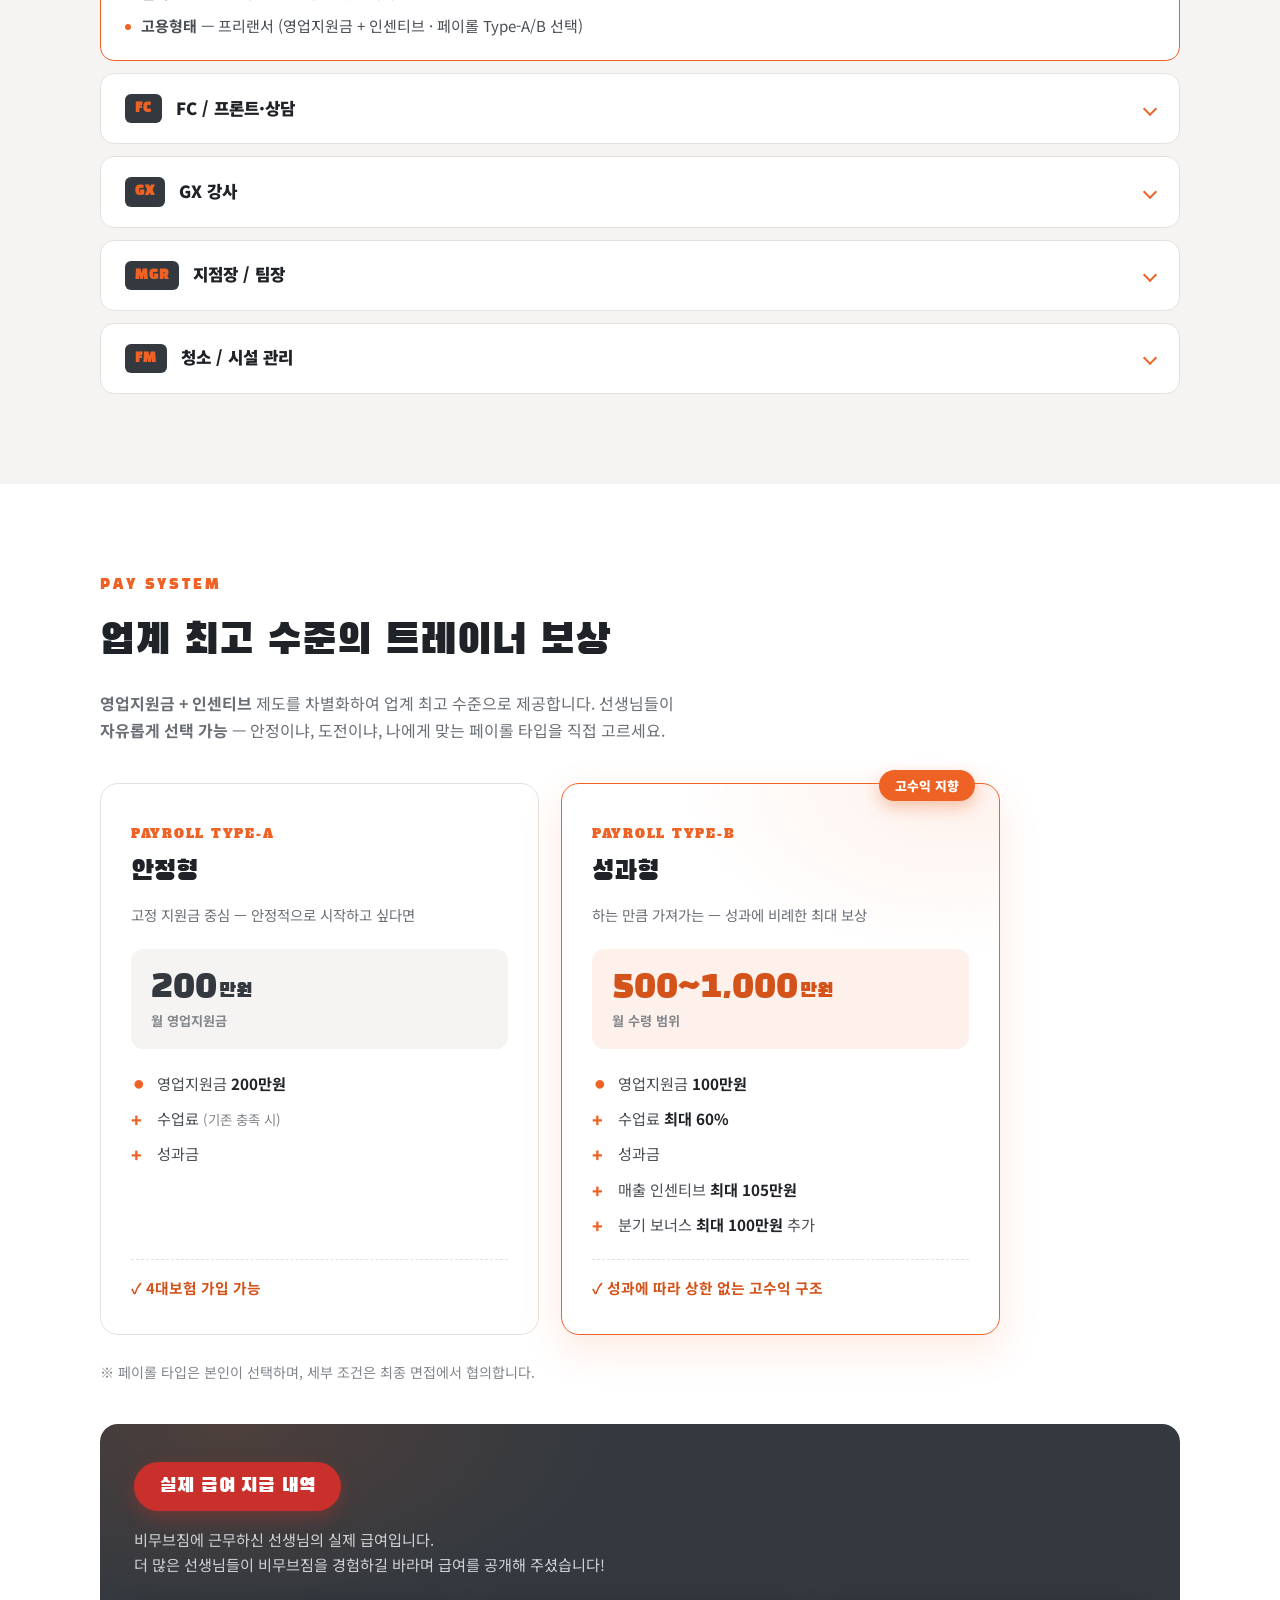
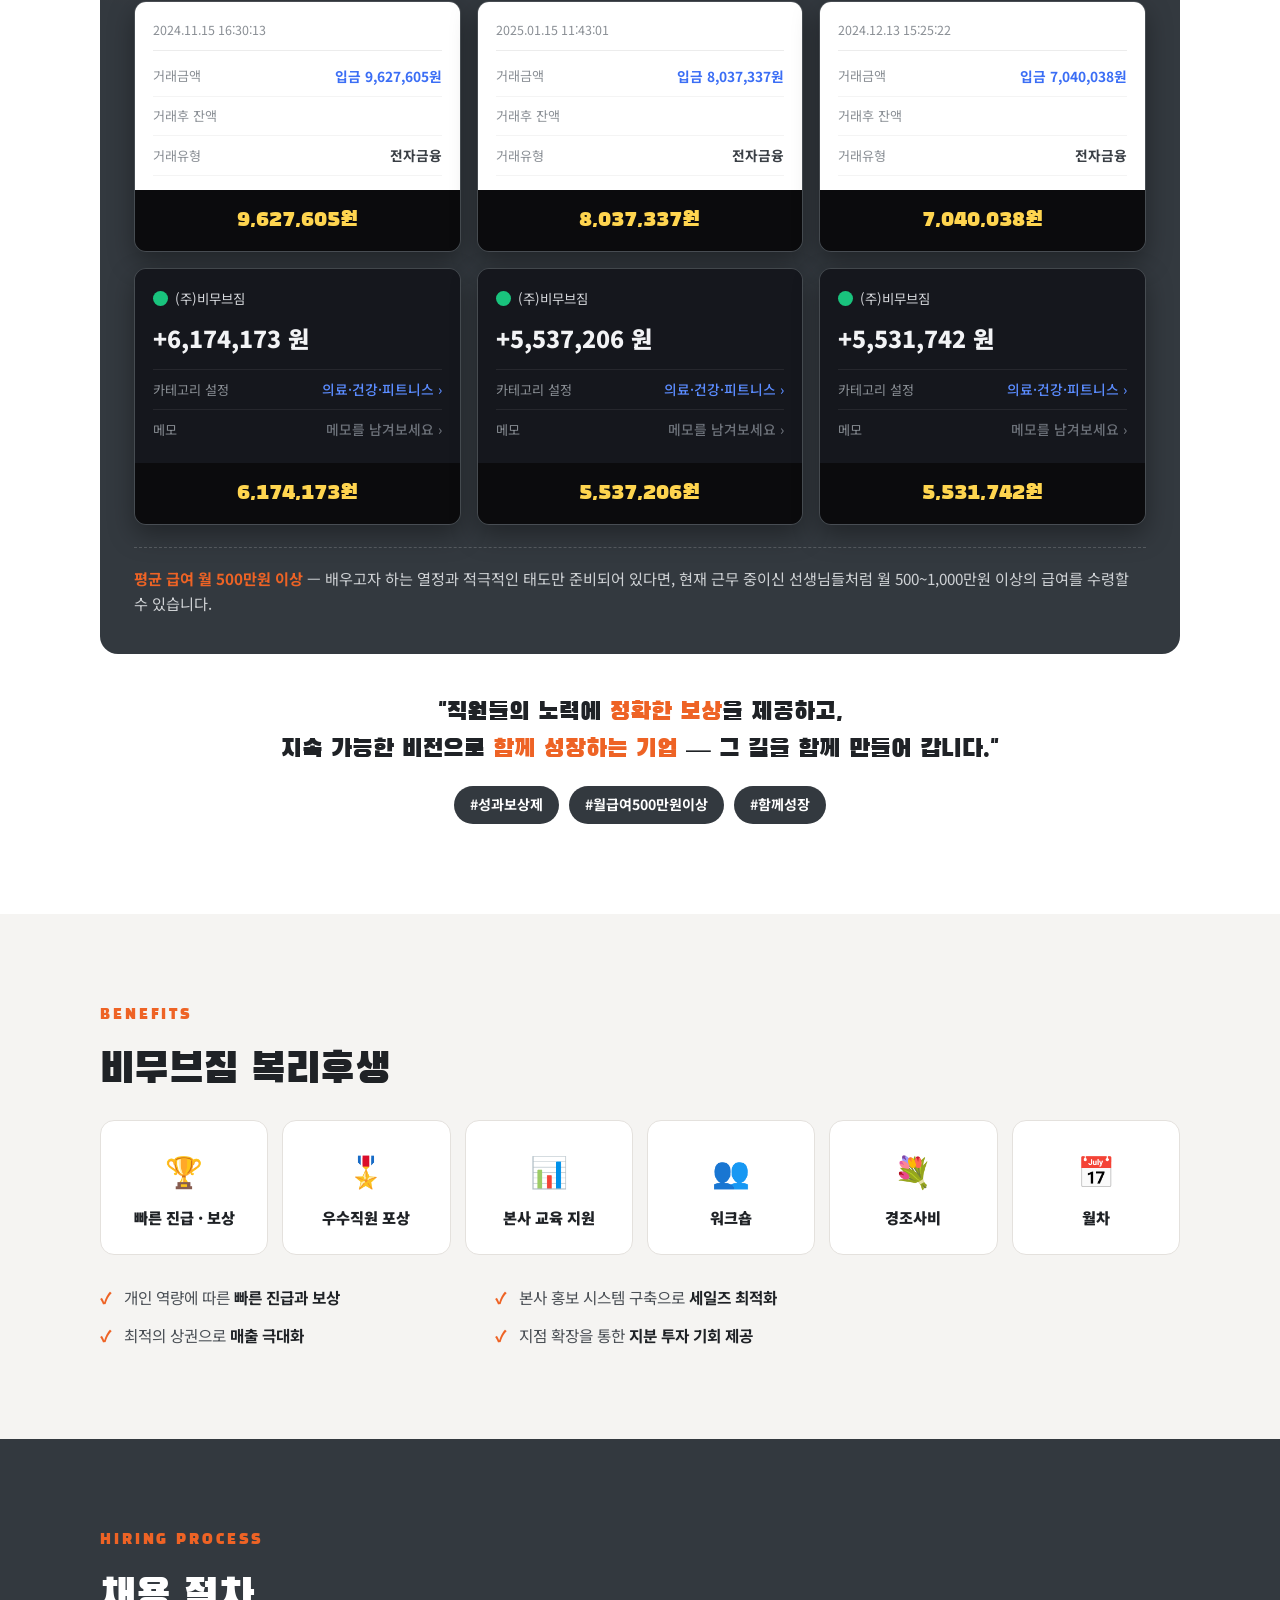
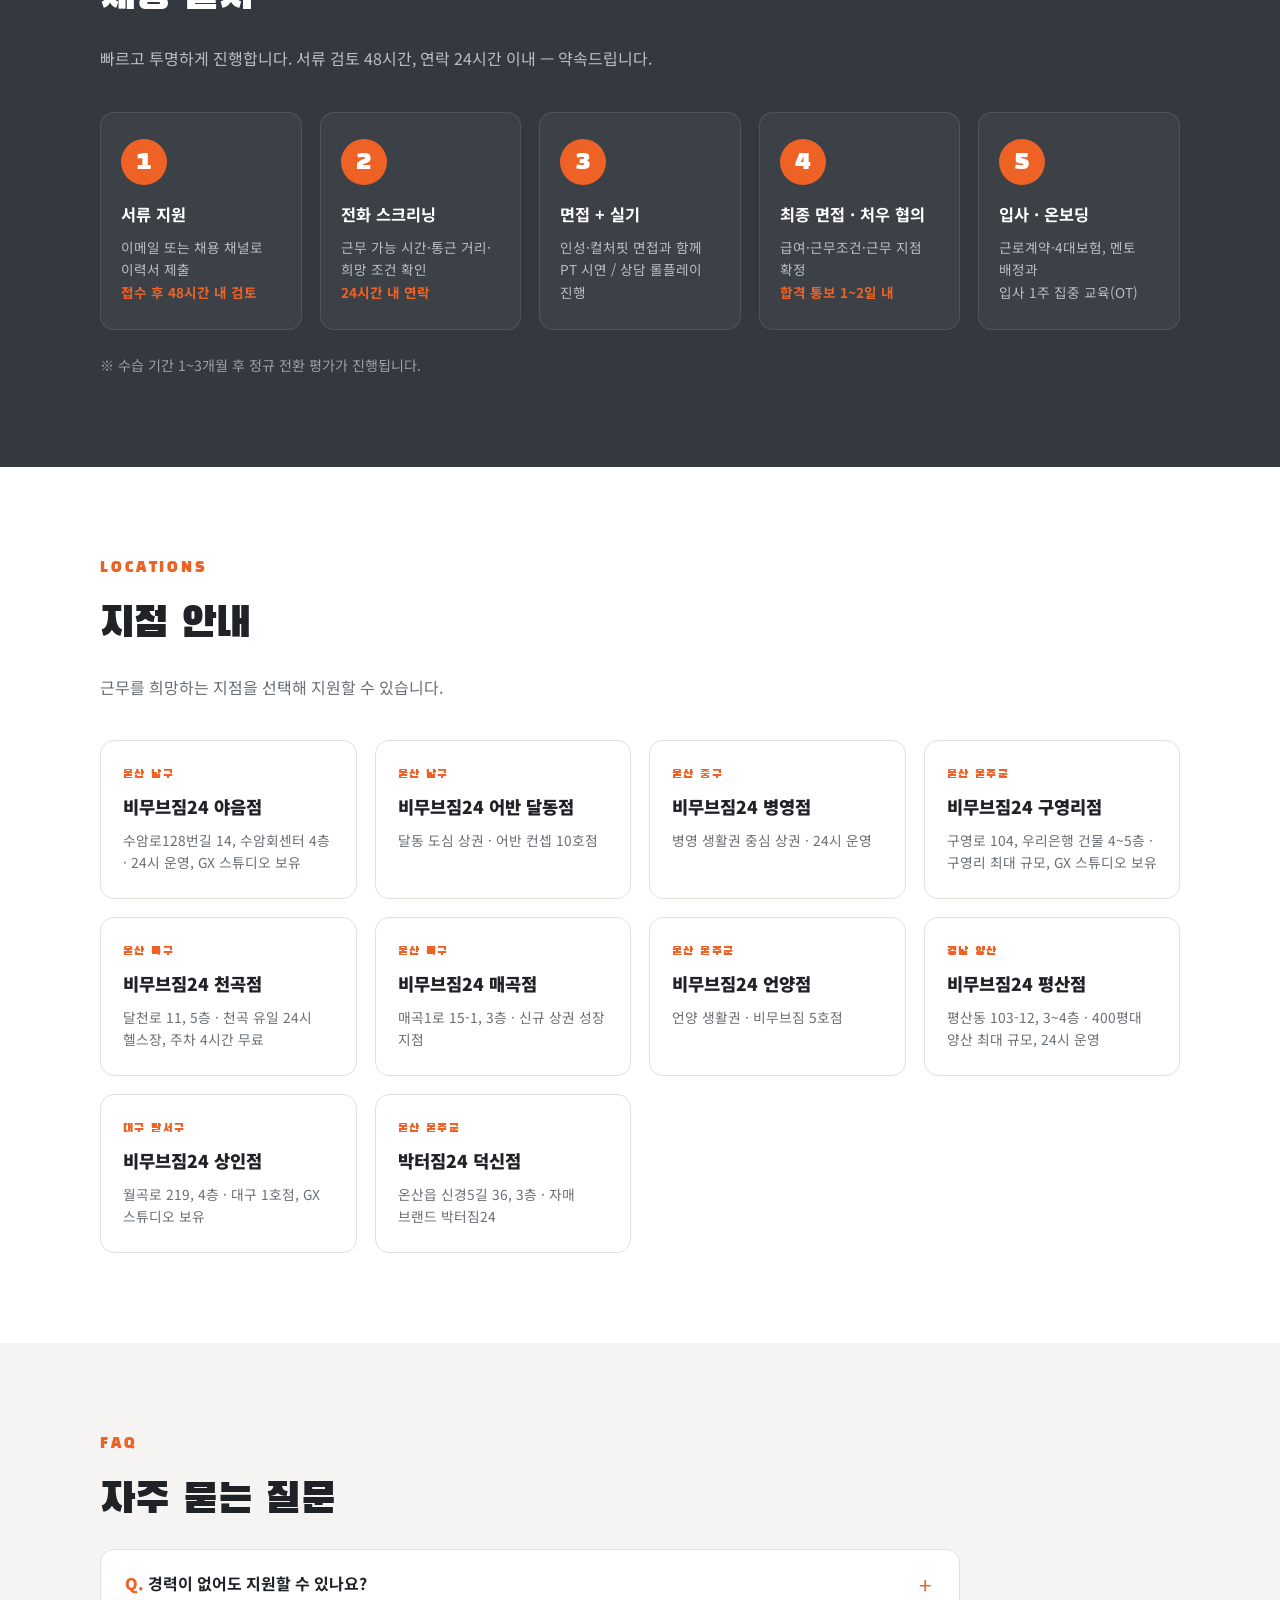
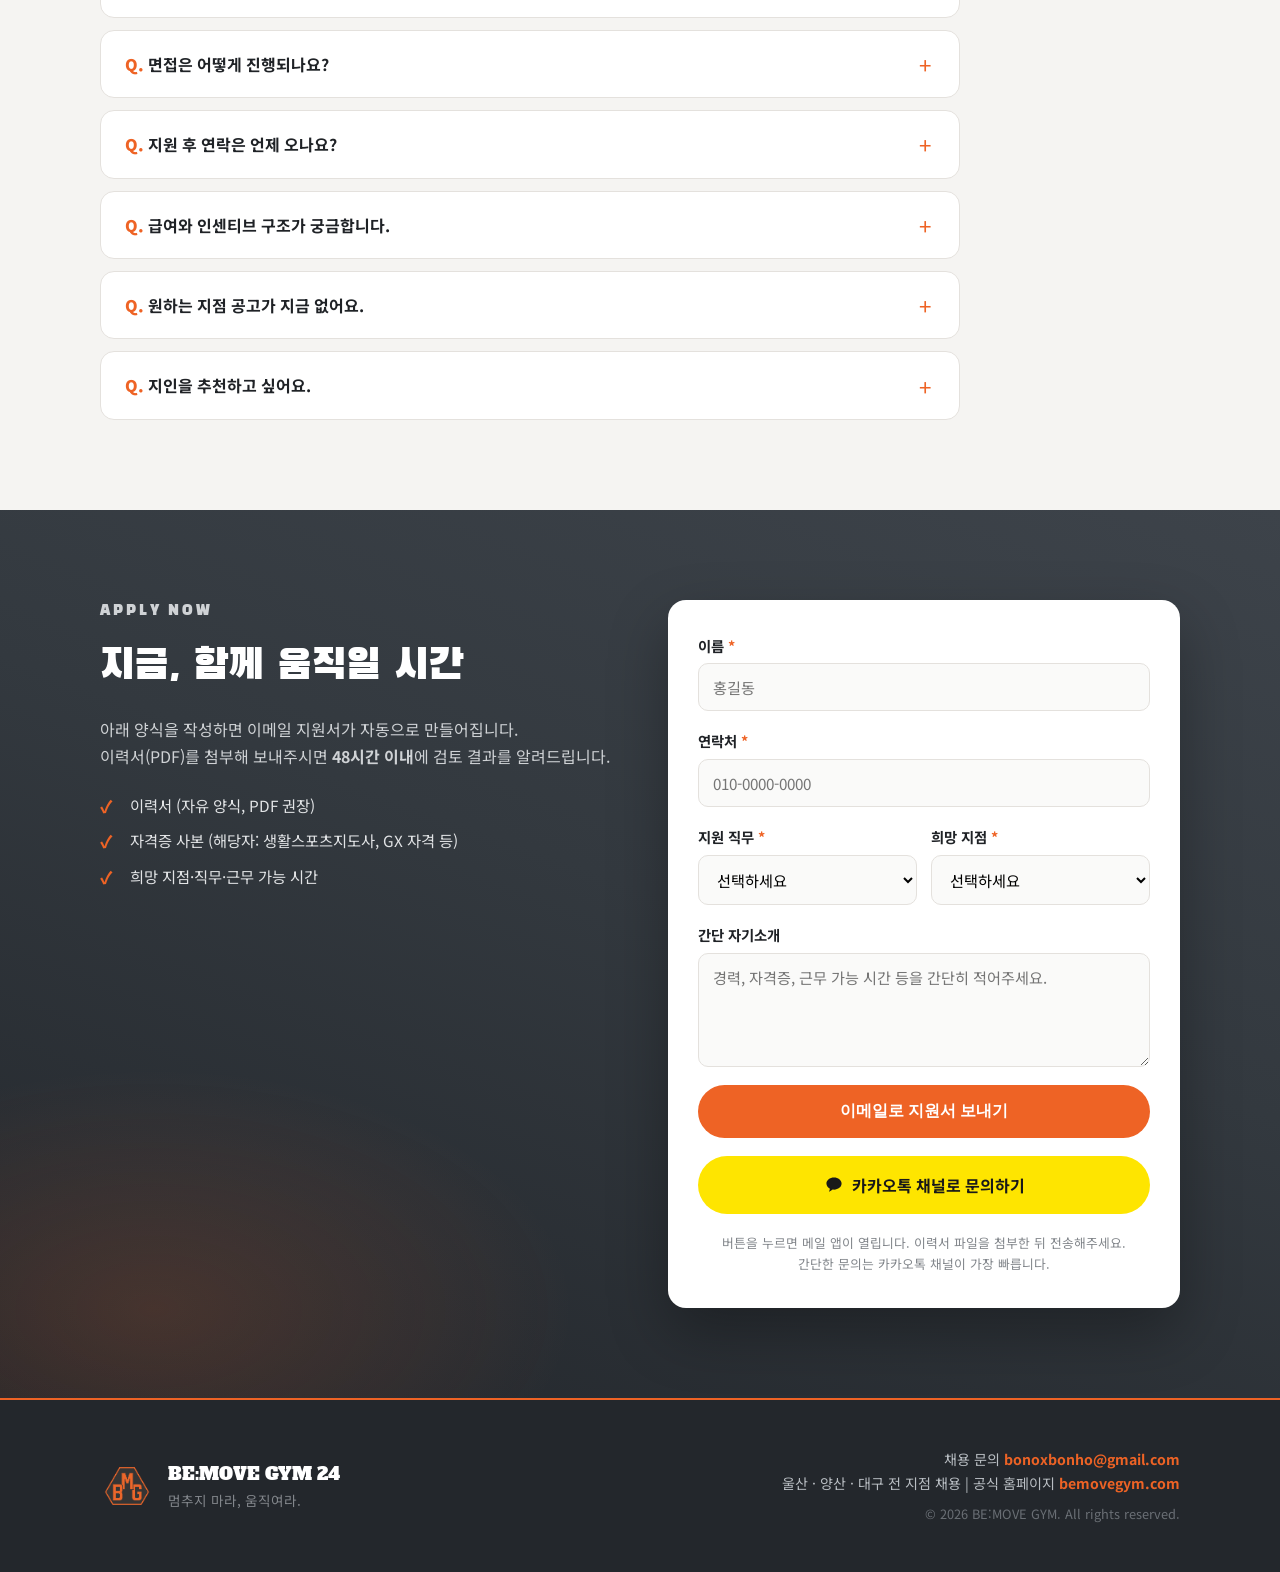
==== commit 5002221a: "지점 번호 정정 및 10호점 어반 달동점 추가 - 덕신 7호점 / 평산 8호점 / 매곡 9호점으로 지도 라벨 정정 - 울산 남구 어반 달동점(10호점) 지도 마커·지점 데이터 추가" ====
--- a/index.html
+++ b/index.html
@@ -55,7 +55,7 @@
           <a href="#apply" class="btn btn-ghost">바로 지원하기</a>
         </div>
         <ul class="hero-stats">
-          <li><strong>9</strong><span>운영 지점</span></li>
+          <li><strong>10</strong><span>운영 지점</span></li>
           <li><strong>24h</strong><span>연중무휴 운영</span></li>
           <li><strong>48h</strong><span>서류 검토 약속</span></li>
         </ul>
@@ -84,7 +84,7 @@
         <article class="about-card">
           <div class="about-icon">📍</div>
           <h3>다지점 성장 브랜드</h3>
-          <p>울산(야음·병영·구영·천곡·매곡·언양)과 양산(평산), 대구(상인), 자매 브랜드 박터짐24(덕신)까지 — 지점이 늘어나는 만큼 팀장·지점장으로 성장할 자리도 함께 늘어납니다.</p>
+          <p>울산(야음·병영·구영·천곡·매곡·언양·어반 달동)과 양산(평산), 대구(상인), 자매 브랜드 박터짐24(덕신)까지 — 지점이 늘어나는 만큼 팀장·지점장으로 성장할 자리도 함께 늘어납니다.</p>
         </article>
         <article class="about-card">
           <div class="about-icon">🤝</div>
@@ -104,13 +104,13 @@
           <li><strong>2023</strong><span>지점 3개 오픈</span></li>
           <li><strong>2024</strong><span>지점 3개 오픈</span></li>
           <li><strong>2025</strong><span>지점 3개 오픈</span></li>
-          <li class="now"><strong>NOW</strong><span>울산·양산·대구 9개 지점 운영</span></li>
+          <li class="now"><strong>NOW</strong><span>울산·양산·대구 10개 지점 운영</span></li>
         </ol>
         
         <div class="growth-maps">
           <figure class="map-card">
-            <figcaption><strong>울산 · 양산 지사</strong><span>8개 지점 운영</span></figcaption>
-            <svg viewBox="0 0 612 572" role="img" xmlns="http://www.w3.org/2000/svg"><g class="land"><path d="M141.3,249.5L168.3,254.1L247.3,289.2L250.1,306.7L278.6,342.3L298.4,358.4L332.0,353.5L354.3,388.6L338.3,413.3L329.3,444.6L311.4,455.6L286.7,440.8L266.7,463.0L249.4,509.4L230.5,511.7L194.3,538.5L158.4,546.3L131.0,520.0L114.5,479.7L90.6,468.6L69.6,444.4L44.4,440.3L26.0,421.8L43.8,382.3L62.6,380.7L58.7,357.2L69.8,339.1L115.3,327.5L115.6,294.1L141.3,249.5Z"/><path d="M426.0,115.6L420.7,173.1L391.1,192.6L397.0,216.6L371.8,241.0L399.0,247.6L430.1,286.7L463.7,303.6L477.2,343.2L491.1,350.9L489.5,386.5L473.1,426.6L485.7,450.8L451.5,461.9L434.3,481.0L411.0,467.1L414.4,442.5L397.2,414.9L352.2,424.0L338.3,413.3L354.3,388.6L332.0,353.5L298.4,358.4L278.6,342.3L250.1,306.7L247.3,289.2L168.3,254.1L141.3,249.5L119.0,212.7L165.5,185.2L166.3,149.6L149.6,143.7L191.2,108.8L210.6,98.1L212.1,73.3L230.4,48.5L274.3,37.1L342.3,26.0L367.7,46.8L394.7,60.9L386.8,90.1L392.6,104.0L426.0,115.6Z"/><path d="M571.8,107.9L563.5,131.6L584.0,162.4L586.0,183.4L574.4,198.8L540.8,209.6L527.0,246.6L513.9,260.4L498.8,238.8L481.1,227.4L475.8,172.5L456.1,169.3L440.0,179.5L420.7,173.1L426.0,115.6L481.1,74.5L571.8,107.9Z"/><path d="M515.9,284.0L513.9,260.4L527.0,246.6L540.8,209.6L574.4,198.8L579.8,215.0L567.8,257.1L561.7,299.9L528.3,309.4L532.1,291.0L515.9,284.0Z"/><path d="M481.1,227.4L498.8,238.8L513.9,260.4L515.9,284.0L509.8,311.8L487.9,330.6L463.7,303.6L430.1,286.7L399.0,247.6L371.8,241.0L397.0,216.6L481.1,227.4Z"/><path d="M397.0,216.6L391.1,192.6L420.7,173.1L440.0,179.5L456.1,169.3L475.8,172.5L481.1,227.4L397.0,216.6Z"/></g><text class="d-label" x="276.6" y="302.8" text-anchor="middle">울주군</text><text class="d-label" x="531.8" y="111.3" text-anchor="middle">북구</text><text class="d-label" x="413.7" y="183.3" text-anchor="middle">중구</text><text class="d-label" x="427.8" y="273.8" text-anchor="middle">남구</text><text class="d-label" x="555.4" y="273.8" text-anchor="middle">동구</text><text class="d-label" x="172.7" y="430.5" text-anchor="middle">양산시</text><circle class="m-dot" cx="257.7" cy="204.2" r="5.5"/><text class="m-label" x="243.7" y="188.2" text-anchor="end">언양점(5호점)</text><line class="m-line" x1="375.9" y1="201.8" x2="315.9" y2="156.8"/><circle class="m-dot" cx="375.9" cy="201.8" r="5.5"/><text class="m-label" x="315.9" y="161.8" text-anchor="end">구영리점(3호점)</text><line class="m-line" x1="477.0" y1="91.6" x2="473.0" y2="52.599999999999994"/><circle class="m-dot" cx="477.0" cy="91.6" r="5.5"/><text class="m-label" x="473.0" y="57.599999999999994" text-anchor="start">매곡점(8호점)</text><circle class="m-dot" cx="477.0" cy="119.4" r="5.5"/><text class="m-label" x="461.0" y="123.4" text-anchor="end">천곡점(4호점)</text><line class="m-line" x1="461.9" y1="192.5" x2="501.9" y2="195.5"/><circle class="m-dot" cx="461.9" cy="192.5" r="5.5"/><text class="m-label" x="501.9" y="200.5" text-anchor="start">병영점(2호점)</text><line class="m-line" x1="456.2" y1="250.6" x2="506.2" y2="277.6"/><circle class="m-dot" cx="456.2" cy="250.6" r="5.5"/><text class="m-label" x="506.2" y="282.6" text-anchor="start">야음점(1호점)</text><line class="m-line" x1="425.0" y1="364.3" x2="385.0" y2="393.3"/><circle class="m-dot" cx="425.0" cy="364.3" r="5.5"/><text class="m-label" x="385.0" y="398.3" text-anchor="end">덕신점(박터짐24)</text><line class="m-line" x1="298.4" y1="375.9" x2="282.4" y2="420.9"/><circle class="m-dot" cx="298.4" cy="375.9" r="5.5"/><text class="m-label" x="282.4" y="425.9" text-anchor="end">평산점(7호점)</text></svg>
+            <figcaption><strong>울산 · 양산 지사</strong><span>9개 지점 운영</span></figcaption>
+            <svg viewBox="0 0 612 572" role="img" xmlns="http://www.w3.org/2000/svg"><g class="land"><path d="M141.3,249.5L168.3,254.1L247.3,289.2L250.1,306.7L278.6,342.3L298.4,358.4L332.0,353.5L354.3,388.6L338.3,413.3L329.3,444.6L311.4,455.6L286.7,440.8L266.7,463.0L249.4,509.4L230.5,511.7L194.3,538.5L158.4,546.3L131.0,520.0L114.5,479.7L90.6,468.6L69.6,444.4L44.4,440.3L26.0,421.8L43.8,382.3L62.6,380.7L58.7,357.2L69.8,339.1L115.3,327.5L115.6,294.1L141.3,249.5Z"/><path d="M426.0,115.6L420.7,173.1L391.1,192.6L397.0,216.6L371.8,241.0L399.0,247.6L430.1,286.7L463.7,303.6L477.2,343.2L491.1,350.9L489.5,386.5L473.1,426.6L485.7,450.8L451.5,461.9L434.3,481.0L411.0,467.1L414.4,442.5L397.2,414.9L352.2,424.0L338.3,413.3L354.3,388.6L332.0,353.5L298.4,358.4L278.6,342.3L250.1,306.7L247.3,289.2L168.3,254.1L141.3,249.5L119.0,212.7L165.5,185.2L166.3,149.6L149.6,143.7L191.2,108.8L210.6,98.1L212.1,73.3L230.4,48.5L274.3,37.1L342.3,26.0L367.7,46.8L394.7,60.9L386.8,90.1L392.6,104.0L426.0,115.6Z"/><path d="M571.8,107.9L563.5,131.6L584.0,162.4L586.0,183.4L574.4,198.8L540.8,209.6L527.0,246.6L513.9,260.4L498.8,238.8L481.1,227.4L475.8,172.5L456.1,169.3L440.0,179.5L420.7,173.1L426.0,115.6L481.1,74.5L571.8,107.9Z"/><path d="M515.9,284.0L513.9,260.4L527.0,246.6L540.8,209.6L574.4,198.8L579.8,215.0L567.8,257.1L561.7,299.9L528.3,309.4L532.1,291.0L515.9,284.0Z"/><path d="M481.1,227.4L498.8,238.8L513.9,260.4L515.9,284.0L509.8,311.8L487.9,330.6L463.7,303.6L430.1,286.7L399.0,247.6L371.8,241.0L397.0,216.6L481.1,227.4Z"/><path d="M397.0,216.6L391.1,192.6L420.7,173.1L440.0,179.5L456.1,169.3L475.8,172.5L481.1,227.4L397.0,216.6Z"/></g><text class="d-label" x="276.6" y="302.8" text-anchor="middle">울주군</text><text class="d-label" x="531.8" y="111.3" text-anchor="middle">북구</text><text class="d-label" x="413.7" y="183.3" text-anchor="middle">중구</text><text class="d-label" x="427.8" y="273.8" text-anchor="middle">남구</text><text class="d-label" x="555.4" y="273.8" text-anchor="middle">동구</text><text class="d-label" x="172.7" y="430.5" text-anchor="middle">양산시</text><circle class="m-dot" cx="257.7" cy="204.2" r="5.5"/><text class="m-label" x="243.7" y="188.2" text-anchor="end">언양점(5호점)</text><line class="m-line" x1="375.9" y1="201.8" x2="315.9" y2="156.8"/><circle class="m-dot" cx="375.9" cy="201.8" r="5.5"/><text class="m-label" x="315.9" y="161.8" text-anchor="end">구영리점(3호점)</text><line class="m-line" x1="477.0" y1="91.6" x2="473.0" y2="52.599999999999994"/><circle class="m-dot" cx="477.0" cy="91.6" r="5.5"/><text class="m-label" x="473.0" y="57.599999999999994" text-anchor="start">매곡점(9호점)</text><circle class="m-dot" cx="477.0" cy="119.4" r="5.5"/><text class="m-label" x="461.0" y="123.4" text-anchor="end">천곡점(4호점)</text><line class="m-line" x1="461.9" y1="192.5" x2="501.9" y2="195.5"/><circle class="m-dot" cx="461.9" cy="192.5" r="5.5"/><text class="m-label" x="501.9" y="200.5" text-anchor="start">병영점(2호점)</text><line class="m-line" x1="456.2" y1="250.6" x2="506.2" y2="277.6"/><circle class="m-dot" cx="456.2" cy="250.6" r="5.5"/><text class="m-label" x="506.2" y="282.6" text-anchor="start">야음점(1호점)</text><line class="m-line" x1="425.0" y1="364.3" x2="385.0" y2="393.3"/><circle class="m-dot" cx="425.0" cy="364.3" r="5.5"/><text class="m-label" x="385.0" y="398.3" text-anchor="end">덕신점(7호점)</text><line class="m-line" x1="298.4" y1="375.9" x2="282.4" y2="420.9"/><circle class="m-dot" cx="298.4" cy="375.9" r="5.5"/><text class="m-label" x="282.4" y="439.9" text-anchor="end">평산점(8호점)</text><line class="m-line" x1="434.5" y1="235.5" x2="338.5" y2="244.5"/><circle class="m-dot" cx="434.5" cy="235.5" r="5.5"/><text class="m-label" x="338.5" y="249.5" text-anchor="end">어반 달동점(10호점)</text></svg>
           </figure>
           <figure class="map-card">
             <figcaption><strong>대구 지사</strong><span>상인점 · 확장 중</span></figcaption>
